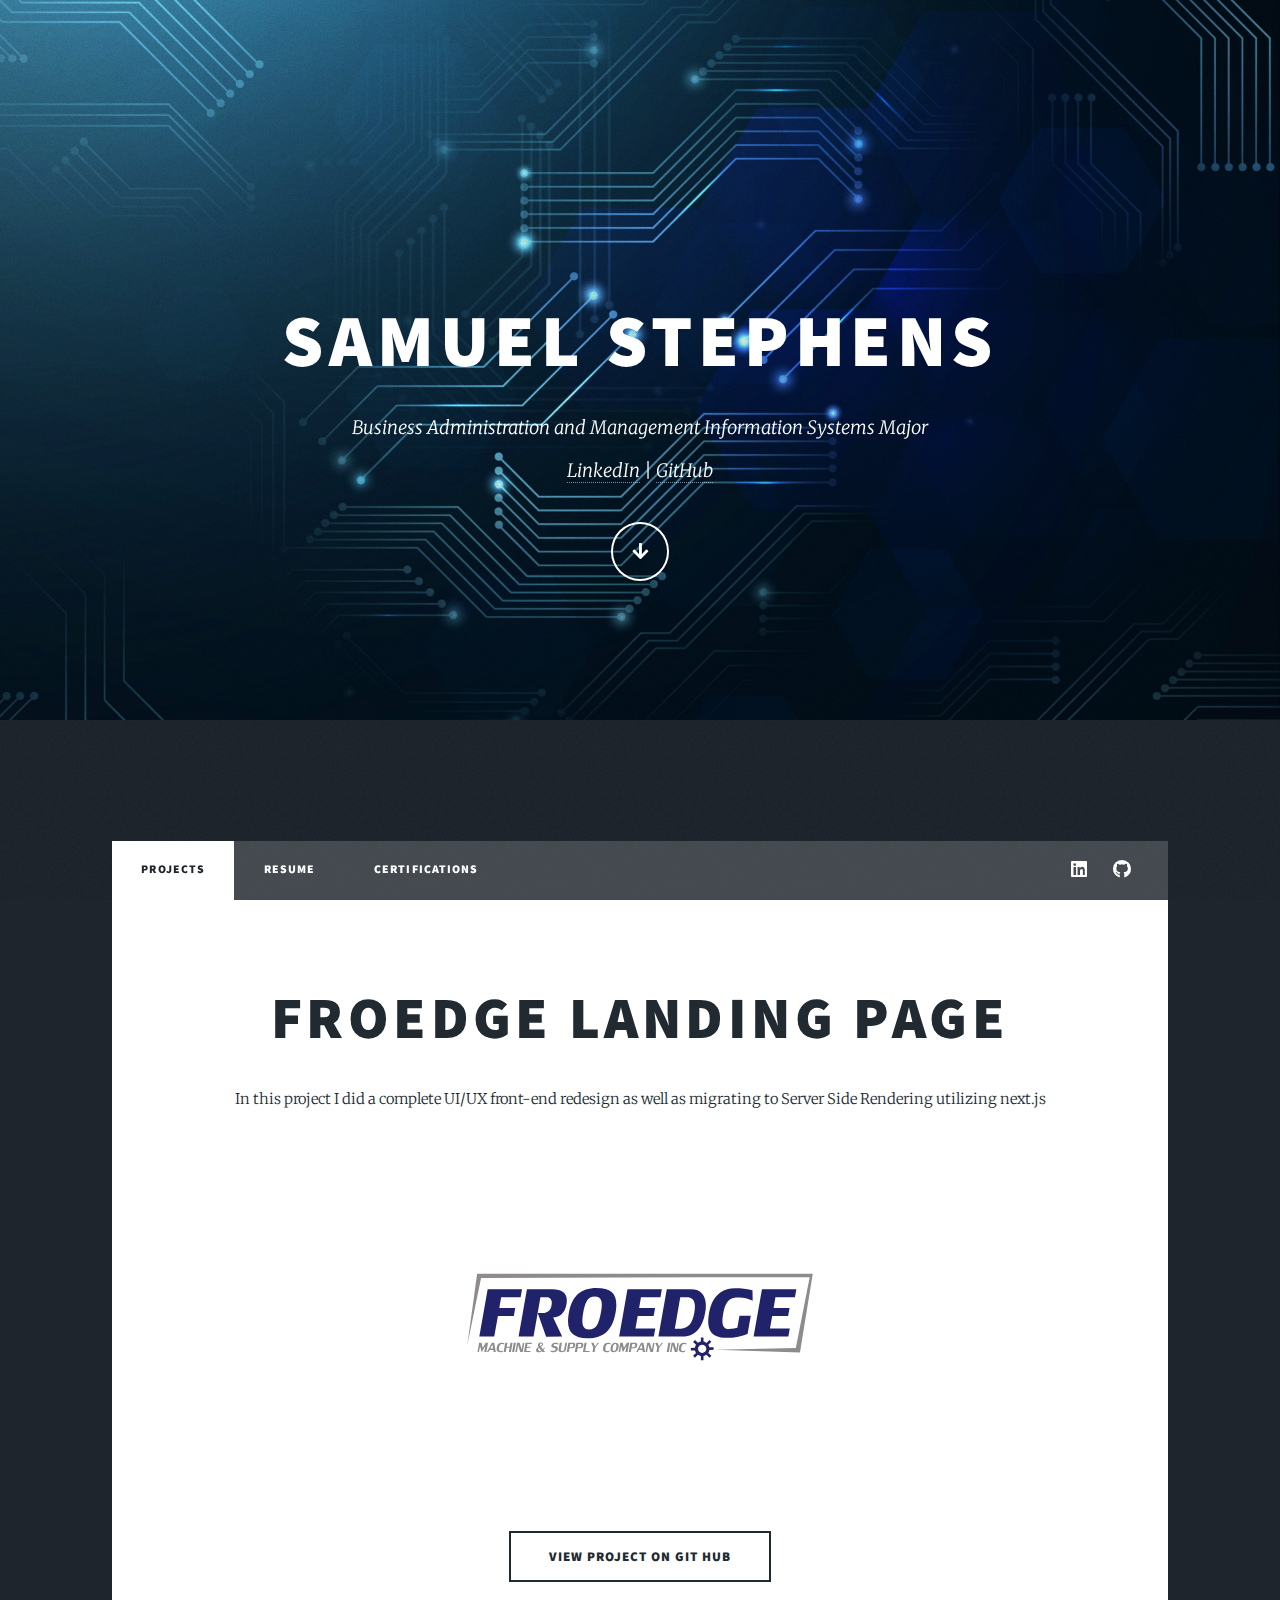
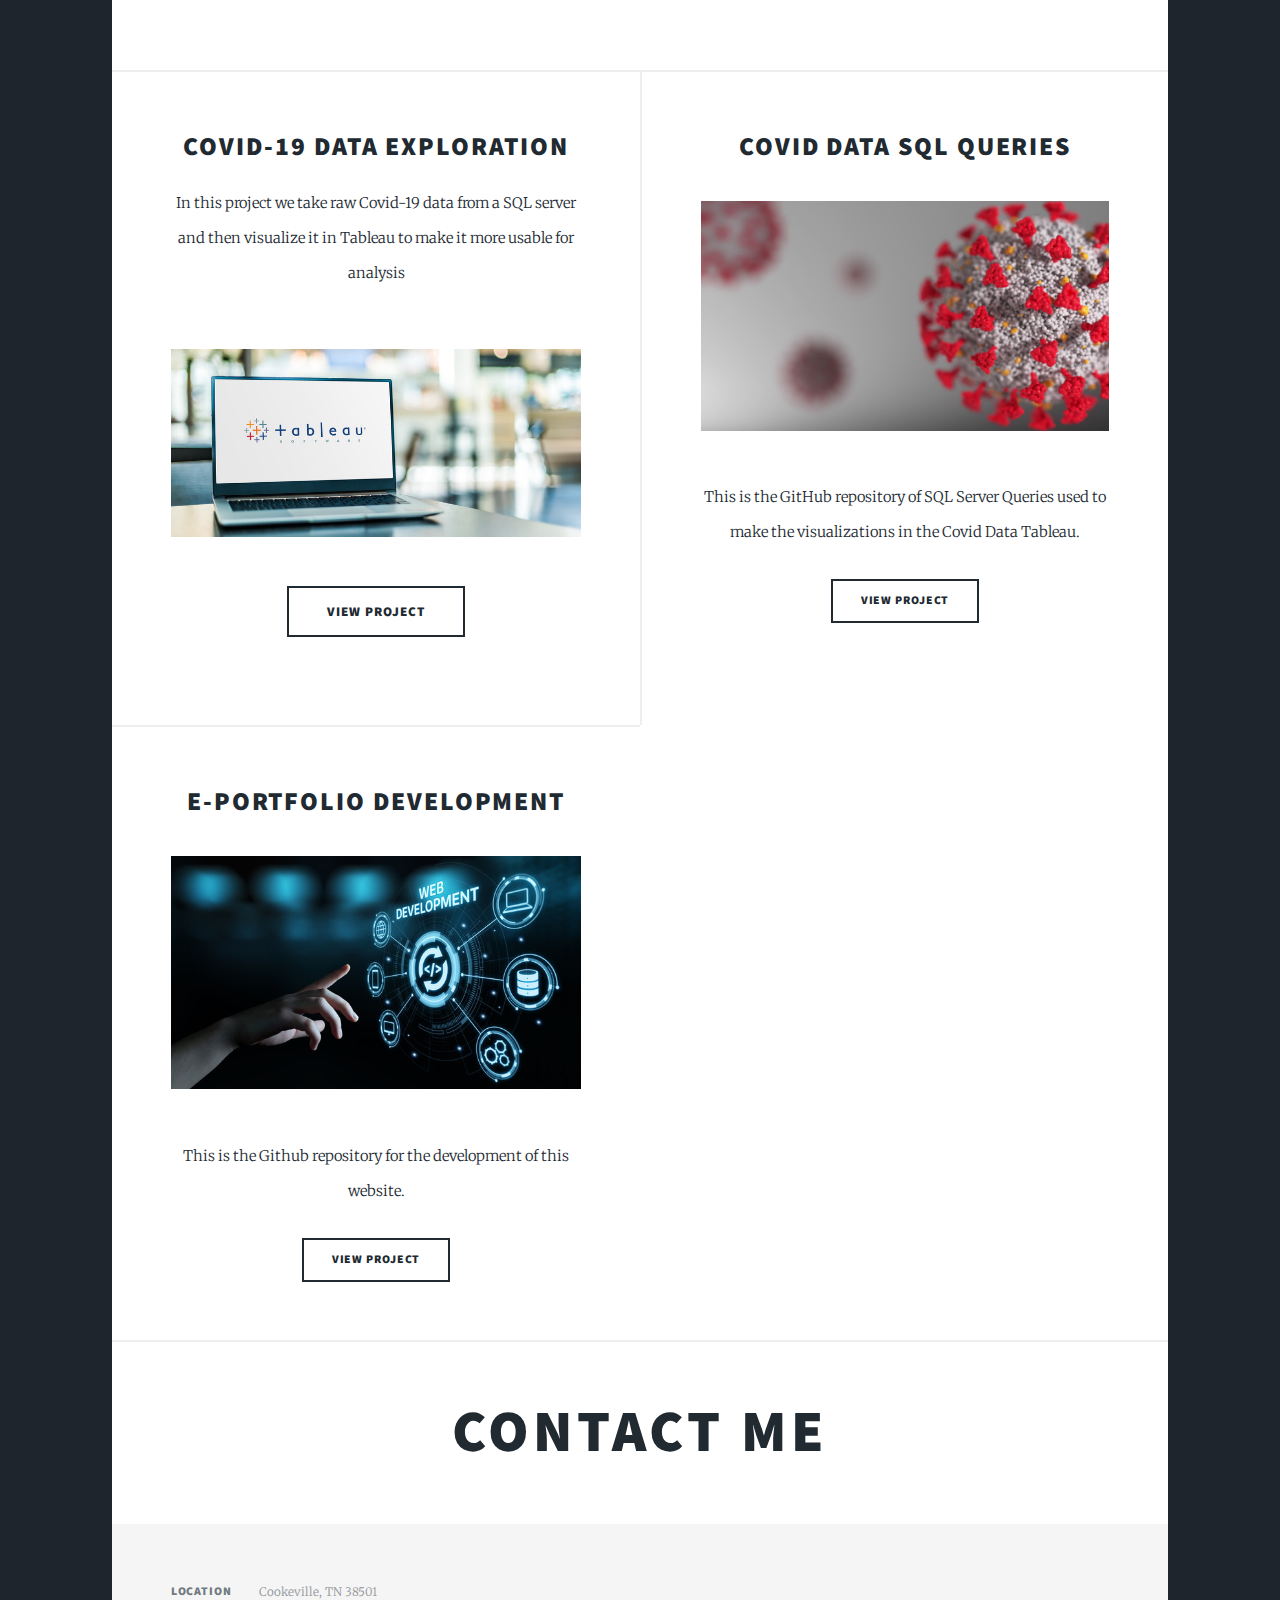
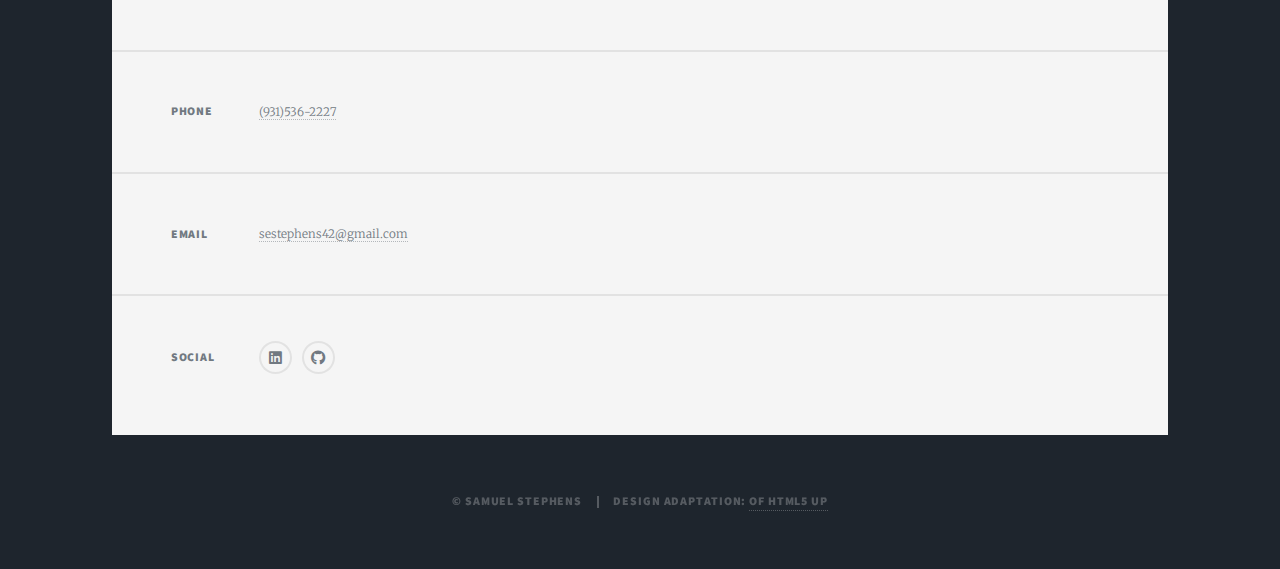
==== index.html @ c8a1deb1 "Update index.html" ====
<!DOCTYPE HTML>
<html>
	<head>
		<title>Samuel Stephens Portfolio</title>
		<meta charset="utf-8" />
		<meta name="viewport" content="width=device-width, initial-scale=1, user-scalable=no" />
		<link rel="stylesheet" href="assets/css/main.css" />
		<noscript><link rel="stylesheet" href="assets/css/noscript.css" /></noscript>
	</head>
	<body class="is-preload">

		<!-- Wrapper -->
			<div id="wrapper" class="fade-in">

				<!-- Intro -->
					<div id="intro">
						<h1>Samuel Stephens</h1>
						<p>Business Administration and Management Information Systems Major <br />
						<a href="https://www.linkedin.com/in/samuel-stephens-ttu/">LinkedIn</a> | <a href="https://github.com/SamuelStephens1">GitHub</a><br /></p>
						<ul class="actions">
							<li><a href="#header" class="button icon solid solo fa-arrow-down scrolly">Continue</a></li>
						</ul>
					</div>

				<!-- Header -->
					<header id="header">
						<a class="logo">E-Portfolio</a>
					</header>

				<!-- Nav -->
					<nav id="nav">
						<ul class="links">
							<li class="active"><a href="index.html">Projects</a></li>
							<li><a href="generic.html">Resume</a></li>
							<li><a href="elements.html">Certifications</a></li>
						</ul>
						<ul class="icons">
							<li><a href="https://www.linkedin.com/in/samuel-stephens-ttu/" class="icon brands fa-linkedin"><span class="label">LinkedIn</span></a></li>
							<li><a href="https://github.com/SamuelStephens1" class="icon brands fa-github"><span class="label">GitHub</span></a></li>
						</ul>
					</nav>

				<!-- Main -->
					<div id="main">

						<!-- Featured Post -->
							<article class="post featured">
								<header class="major">
									<h2><a href="https://kentuckymachining.com/">Froedge Landing Page</h2>
									<p style="text-align: center;">In this project I did a complete UI/UX front-end redesign as well as migrating to Server Side Rendering utilizing next.js </p>
								</header>
								<a href="https://kentuckymachining.com/" class="image main"><img src="images/Froedgelogo.svg" alt="" /></a>
								<ul class="actions special">
									<li><a href="https://github.com/Froedge/cnc-ssr" class="button large">VIEW PROJECT ON GIT HUB</a></li>
								</ul>
							</article>

						<!-- Posts -->
							<section class="posts">
								<article>
									<header>
										<header class="major">
											<h2><a href="https://public.tableau.com/app/profile/samuel.stephens4915/viz/CovidDataDashboard_16932552874830/Dashboard1?publish=yes">Covid-19 Data Exploration</h2>
											<p style="text-align: center;">In this project we take raw Covid-19 data from a SQL server and then visualize it in Tableau to make it more usable for analysis </p>
										</header>
										<a href="https://public.tableau.com/app/profile/samuel.stephens4915/viz/CovidDataDashboard_16932552874830/Dashboard1?publish=yes" class="image fit"><img src="images/TableauLogo.jpg" alt="" /></a>
										<ul class="actions special">
											<li><a href="https://public.tableau.com/app/profile/samuel.stephens4915/viz/CovidDataDashboard_16932552874830/Dashboard1?publish=yes" class="button large">VIEW PROJECT</a></li>
										</ul>
								</article>
								<article>
									<header>
										<h2><a href="https://github.com/SamuelStephens1/Portfolio-Projects/blob/main/PortfolioProjectCovid.sql">Covid Data SQL Queries</a></h2>
									</header>
									<a href="https://github.com/SamuelStephens1/Portfolio-Projects/blob/main/PortfolioProjectCovid.sql" class="image fit"><img src="images/Covid4k.jpg" alt="" /></a>
									<p style="text-align: center;">This is the GitHub repository of SQL Server Queries used to make the visualizations in the Covid Data Tableau.</p>
									<ul class="actions special">
										<li><a href="https://github.com/SamuelStephens1/Portfolio-Projects/blob/main/PortfolioProjectCovid.sql" class="button">VIEW PROJECT</a></li>
									</ul>
								</article>
								<article>
									<header>
										<h2><a href="https://github.com/SamuelStephens1/PortWebsite">E-Portfolio Development</a></h2>
									</header>
									<a href="https://github.com/SamuelStephens1/PortWebsite" class="image fit"><img src="images/WebDev.jpg" alt="" /></a>
									<p style="text-align: center;">This is the Github repository for the development of this website.</p>
									<ul class="actions special">
										<li><a href="https://github.com/SamuelStephens1/PortWebsite" class="button">View Project</a></li>
									</ul>
								</article>
							</section>

						<!-- Footer -->
							<footer>
								<h1 style="text-align: center">CONTACT ME</h1>
							</footer>

					</div>

				<!-- Footer -->
					<footer id="footer">
						<section class="split contact">
							<section class="alt">
								<h3>Location</h3>
								<p>Cookeville, TN 38501</p>
							</section>
							<section>
								<h3>Phone</h3>
								<p><a href="#">(931)536-2227</a></p>
							</section>
							<section>
								<h3>Email</h3>
								<p><a href="#">sestephens42@gmail.com</a></p>
							</section>
							<section>
								<h3>Social</h3>
								<ul class="icons alt">
									<li><a href="https://www.linkedin.com/in/samuel-stephens-ttu/" class="icon brands alt fa-linkedin"><span class="label">LinkedIn</span></a></li>
									<li><a href="https://github.com/SamuelStephens1" class="icon brands alt fa-github"><span class="label">GitHub</span></a></li>
								</ul>
							</section>
						</section>
					</footer>

				<!-- Copyright -->
					<div id="copyright">
						<ul><li>&copy; Samuel Stephens</li><li>Design Adaptation: <a href="https://html5up.net">of HTML5 UP</a></li></ul>
					</div>

			</div>

		<!-- Scripts -->
			<script src="assets/js/jquery.min.js"></script>
			<script src="assets/js/jquery.scrollex.min.js"></script>
			<script src="assets/js/jquery.scrolly.min.js"></script>
			<script src="assets/js/browser.min.js"></script>
			<script src="assets/js/breakpoints.min.js"></script>
			<script src="assets/js/util.js"></script>
			<script src="assets/js/main.js"></script>

	</body>
</html>
---- assets/css/main.css ----
@import url(fontawesome-all.min.css);
@import url("https://fonts.googleapis.com/css?family=Merriweather:300,700,300italic,700italic|Source+Sans+Pro:900");

/*
	Massively by HTML5 UP
	html5up.net | @ajlkn
	Free for personal and commercial use under the CCA 3.0 license (html5up.net/license)
*/

html, body, div, span, applet, object,
iframe, h1, h2, h3, h4, h5, h6, p, blockquote,
pre, a, abbr, acronym, address, big, cite,
code, del, dfn, em, img, ins, kbd, q, s, samp,
small, strike, strong, sub, sup, tt, var, b,
u, i, center, dl, dt, dd, ol, ul, li, fieldset,
form, label, legend, table, caption, tbody,
tfoot, thead, tr, th, td, article, aside,
canvas, details, embed, figure, figcaption,
footer, header, hgroup, menu, nav, output, ruby,
section, summary, time, mark, audio, video {
	margin: 0;
	padding: 0;
	border: 0;
	font-size: 100%;
	font: inherit;
	vertical-align: baseline;}

article, aside, details, figcaption, figure,
footer, header, hgroup, menu, nav, section {
	display: block;}

body {
	line-height: 1;
}

ol, ul {
	list-style: none;
}

blockquote, q {
	quotes: none;
}

	blockquote:before, blockquote:after, q:before, q:after {
		content: '';
		content: none;
	}

table {
	border-collapse: collapse;
	border-spacing: 0;
}

body {
	-webkit-text-size-adjust: none;
}

mark {
	background-color: transparent;
	color: inherit;
}

input::-moz-focus-inner {
	border: 0;
	padding: 0;
}

input, select, textarea {
	-moz-appearance: none;
	-webkit-appearance: none;
	-ms-appearance: none;
	appearance: none;
}

/* Basic */

	@-ms-viewport {
		width: device-width;
	}

	body {
		-ms-overflow-style: scrollbar;
	}

	@media screen and (max-width: 480px) {

		html, body {
			min-width: 320px;
		}

	}

	html {
		box-sizing: border-box;
	}

	*, *:before, *:after {
		box-sizing: inherit;
	}

	body {
		background-color: #1e252d;
	}

		body.is-preload *, body.is-preload *:before, body.is-preload *:after {
			-moz-animation: none !important;
			-webkit-animation: none !important;
			-ms-animation: none !important;
			animation: none !important;
			-moz-transition: none !important;
			-webkit-transition: none !important;
			-ms-transition: none !important;
			transition: none !important;
		}

/* Type */

	html {
		font-size: 16pt;
	}

		@media screen and (max-width: 1680px) {

			html {
				font-size: 12pt;
			}

		}

		@media screen and (max-width: 1280px) {

			html {
				font-size: 11pt;
			}

		}

		@media screen and (max-width: 360px) {

			html {
				font-size: 10pt;
			}

		}

	body {
		color: #212931;
	}

	body, input, select, textarea {
		font-family: "Merriweather", Georgia, serif;
		font-weight: 300;
		font-size: 1rem;
		line-height: 2.375;
	}

	a {
		-moz-transition: color 0.2s ease-in-out, background-color 0.2s ease-in-out, border-color 0.2s ease-in-out, box-shadow 0.2s ease-in-out;
		-webkit-transition: color 0.2s ease-in-out, background-color 0.2s ease-in-out, border-color 0.2s ease-in-out, box-shadow 0.2s ease-in-out;
		-ms-transition: color 0.2s ease-in-out, background-color 0.2s ease-in-out, border-color 0.2s ease-in-out, box-shadow 0.2s ease-in-out;
		transition: color 0.2s ease-in-out, background-color 0.2s ease-in-out, border-color 0.2s ease-in-out, box-shadow 0.2s ease-in-out;
		border-bottom: dotted 1px;
		text-decoration: none;
	}

		a:hover {
			border-bottom-color: transparent;
		}

	strong, b {
		font-weight: 600;
	}

	em, i {
		font-style: italic;
	}

	p {
		text-align: justify;
		margin: 0 0 2rem 0;
	}

	h1, h2, h3, h4, h5, h6 {
		font-family: "Source Sans Pro", Helvetica, sans-serif;
		font-weight: 900;
		line-height: 1.5;
		letter-spacing: 0.075em;
		text-transform: uppercase;
		margin: 0 0 1rem 0;
	}

		h1 a, h2 a, h3 a, h4 a, h5 a, h6 a {
			border-bottom: 0;
			color: inherit;
			text-decoration: none;
		}

	h1 {
		font-size: 4rem;
		line-height: 1.1;
		margin: 0 0 2rem 0;
	}

	h2 {
		font-size: 1.75rem;
		line-height: 1.3;
		margin: 0 0 1.5rem 0;
	}

	h3 {
		font-size: 1.25rem;
		margin: 0 0 1.5rem 0;
	}

	h4 {
		font-size: 1rem;
	}

	h5 {
		font-size: 0.9rem;
	}

	h6 {
		font-size: 0.8rem;
	}

	sub {
		font-size: 0.8rem;
		position: relative;
		top: 0.5rem;
	}

	sup {
		font-size: 0.8rem;
		position: relative;
		top: -0.5rem;
	}

	blockquote {
		border-left: solid 4px;
		font-style: italic;
		margin: 0 0 2rem 0;
		padding: 0.5rem 0 0.5rem 2rem;
	}

	code {
		border: solid 2px;
		font-family: "Courier New", monospace;
		font-size: 0.9rem;
		margin: 0 0.25rem;
		padding: 0.25rem 0.65rem;
	}

	pre {
		-webkit-overflow-scrolling: touch;
		font-family: "Courier New", monospace;
		font-size: 0.9rem;
		margin: 0 0 2rem 0;
	}

		pre code {
			display: block;
			line-height: 1.75;
			padding: 1rem 1.5rem;
			overflow-x: auto;
		}

	hr {
		border: 0;
		border-bottom: solid 2px;
		margin: 3rem 0;
	}

		hr.major {
			margin: 5rem 0;
		}

	.align-left {
		text-align: left;
	}

	.align-center {
		text-align: center;
	}

	.align-right {
		text-align: right;
	}

	input, select, textarea {
		color: #212931;
	}

	a {
		color: #212931;
		border-bottom-color: rgba(33, 41, 49, 0.5);
	}

		a:hover {
			border-bottom-color: transparent;
			color: #18bfef !important;
		}

	strong, b {
		color: #212931;
	}

	h1, h2, h3, h4, h5, h6 {
		color: #212931;
	}

	blockquote {
		border-left-color: #eeeeee;
	}

	code {
		background: rgba(220, 220, 220, 0.25);
		border-color: #eeeeee;
	}

	hr {
		border-bottom-color: #eeeeee;
	}

/* Row */

	.row {
		display: flex;
		flex-wrap: wrap;
		box-sizing: border-box;
		align-items: stretch;
	}

		.row > * {
			box-sizing: border-box;
		}

		.row.gtr-uniform > * > :last-child {
			margin-bottom: 0;
		}

		.row.aln-left {
			justify-content: flex-start;
		}

		.row.aln-center {
			justify-content: center;
		}

		.row.aln-right {
			justify-content: flex-end;
		}

		.row.aln-top {
			align-items: flex-start;
		}

		.row.aln-middle {
			align-items: center;
		}

		.row.aln-bottom {
			align-items: flex-end;
		}

		.row > .imp {
			order: -1;
		}

		.row > .col-1 {
			width: 8.33333%;
		}

		.row > .off-1 {
			margin-left: 8.33333%;
		}

		.row > .col-2 {
			width: 16.66667%;
		}

		.row > .off-2 {
			margin-left: 16.66667%;
		}

		.row > .col-3 {
			width: 25%;
		}

		.row > .off-3 {
			margin-left: 25%;
		}

		.row > .col-4 {
			width: 33.33333%;
		}

		.row > .off-4 {
			margin-left: 33.33333%;
		}

		.row > .col-5 {
			width: 41.66667%;
		}

		.row > .off-5 {
			margin-left: 41.66667%;
		}

		.row > .col-6 {
			width: 50%;
		}

		.row > .off-6 {
			margin-left: 50%;
		}

		.row > .col-7 {
			width: 58.33333%;
		}

		.row > .off-7 {
			margin-left: 58.33333%;
		}

		.row > .col-8 {
			width: 66.66667%;
		}

		.row > .off-8 {
			margin-left: 66.66667%;
		}

		.row > .col-9 {
			width: 75%;
		}

		.row > .off-9 {
			margin-left: 75%;
		}

		.row > .col-10 {
			width: 83.33333%;
		}

		.row > .off-10 {
			margin-left: 83.33333%;
		}

		.row > .col-11 {
			width: 91.66667%;
		}

		.row > .off-11 {
			margin-left: 91.66667%;
		}

		.row > .col-12 {
			width: 100%;
		}

		.row > .off-12 {
			margin-left: 100%;
		}

		.row.gtr-0 {
			margin-top: 0;
			margin-left: 0rem;
		}

			.row.gtr-0 > * {
				padding: 0 0 0 0rem;
			}

			.row.gtr-0.gtr-uniform {
				margin-top: 0rem;
			}

				.row.gtr-0.gtr-uniform > * {
					padding-top: 0rem;
				}

		.row.gtr-25 {
			margin-top: 0;
			margin-left: -0.375rem;
		}

			.row.gtr-25 > * {
				padding: 0 0 0 0.375rem;
			}

			.row.gtr-25.gtr-uniform {
				margin-top: -0.375rem;
			}

				.row.gtr-25.gtr-uniform > * {
					padding-top: 0.375rem;
				}

		.row.gtr-50 {
			margin-top: 0;
			margin-left: -0.75rem;
		}

			.row.gtr-50 > * {
				padding: 0 0 0 0.75rem;
			}

			.row.gtr-50.gtr-uniform {
				margin-top: -0.75rem;
			}

				.row.gtr-50.gtr-uniform > * {
					padding-top: 0.75rem;
				}

		.row {
			margin-top: 0;
			margin-left: -1.5rem;
		}

			.row > * {
				padding: 0 0 0 1.5rem;
			}

			.row.gtr-uniform {
				margin-top: -1.5rem;
			}

				.row.gtr-uniform > * {
					padding-top: 1.5rem;
				}

		.row.gtr-150 {
			margin-top: 0;
			margin-left: -2.25rem;
		}

			.row.gtr-150 > * {
				padding: 0 0 0 2.25rem;
			}

			.row.gtr-150.gtr-uniform {
				margin-top: -2.25rem;
			}

				.row.gtr-150.gtr-uniform > * {
					padding-top: 2.25rem;
				}

		.row.gtr-200 {
			margin-top: 0;
			margin-left: -3rem;
		}

			.row.gtr-200 > * {
				padding: 0 0 0 3rem;
			}

			.row.gtr-200.gtr-uniform {
				margin-top: -3rem;
			}

				.row.gtr-200.gtr-uniform > * {
					padding-top: 3rem;
				}

		@media screen and (max-width: 1680px) {

			.row {
				display: flex;
				flex-wrap: wrap;
				box-sizing: border-box;
				align-items: stretch;
			}

				.row > * {
					box-sizing: border-box;
				}

				.row.gtr-uniform > * > :last-child {
					margin-bottom: 0;
				}

				.row.aln-left {
					justify-content: flex-start;
				}

				.row.aln-center {
					justify-content: center;
				}

				.row.aln-right {
					justify-content: flex-end;
				}

				.row.aln-top {
					align-items: flex-start;
				}

				.row.aln-middle {
					align-items: center;
				}

				.row.aln-bottom {
					align-items: flex-end;
				}

				.row > .imp-xlarge {
					order: -1;
				}

				.row > .col-1-xlarge {
					width: 8.33333%;
				}

				.row > .off-1-xlarge {
					margin-left: 8.33333%;
				}

				.row > .col-2-xlarge {
					width: 16.66667%;
				}

				.row > .off-2-xlarge {
					margin-left: 16.66667%;
				}

				.row > .col-3-xlarge {
					width: 25%;
				}

				.row > .off-3-xlarge {
					margin-left: 25%;
				}

				.row > .col-4-xlarge {
					width: 33.33333%;
				}

				.row > .off-4-xlarge {
					margin-left: 33.33333%;
				}

				.row > .col-5-xlarge {
					width: 41.66667%;
				}

				.row > .off-5-xlarge {
					margin-left: 41.66667%;
				}

				.row > .col-6-xlarge {
					width: 50%;
				}

				.row > .off-6-xlarge {
					margin-left: 50%;
				}

				.row > .col-7-xlarge {
					width: 58.33333%;
				}

				.row > .off-7-xlarge {
					margin-left: 58.33333%;
				}

				.row > .col-8-xlarge {
					width: 66.66667%;
				}

				.row > .off-8-xlarge {
					margin-left: 66.66667%;
				}

				.row > .col-9-xlarge {
					width: 75%;
				}

				.row > .off-9-xlarge {
					margin-left: 75%;
				}

				.row > .col-10-xlarge {
					width: 83.33333%;
				}

				.row > .off-10-xlarge {
					margin-left: 83.33333%;
				}

				.row > .col-11-xlarge {
					width: 91.66667%;
				}

				.row > .off-11-xlarge {
					margin-left: 91.66667%;
				}

				.row > .col-12-xlarge {
					width: 100%;
				}

				.row > .off-12-xlarge {
					margin-left: 100%;
				}

				.row.gtr-0 {
					margin-top: 0;
					margin-left: 0rem;
				}

					.row.gtr-0 > * {
						padding: 0 0 0 0rem;
					}

					.row.gtr-0.gtr-uniform {
						margin-top: 0rem;
					}

						.row.gtr-0.gtr-uniform > * {
							padding-top: 0rem;
						}

				.row.gtr-25 {
					margin-top: 0;
					margin-left: -0.375rem;
				}

					.row.gtr-25 > * {
						padding: 0 0 0 0.375rem;
					}

					.row.gtr-25.gtr-uniform {
						margin-top: -0.375rem;
					}

						.row.gtr-25.gtr-uniform > * {
							padding-top: 0.375rem;
						}

				.row.gtr-50 {
					margin-top: 0;
					margin-left: -0.75rem;
				}

					.row.gtr-50 > * {
						padding: 0 0 0 0.75rem;
					}

					.row.gtr-50.gtr-uniform {
						margin-top: -0.75rem;
					}

						.row.gtr-50.gtr-uniform > * {
							padding-top: 0.75rem;
						}

				.row {
					margin-top: 0;
					margin-left: -1.5rem;
				}

					.row > * {
						padding: 0 0 0 1.5rem;
					}

					.row.gtr-uniform {
						margin-top: -1.5rem;
					}

						.row.gtr-uniform > * {
							padding-top: 1.5rem;
						}

				.row.gtr-150 {
					margin-top: 0;
					margin-left: -2.25rem;
				}

					.row.gtr-150 > * {
						padding: 0 0 0 2.25rem;
					}

					.row.gtr-150.gtr-uniform {
						margin-top: -2.25rem;
					}

						.row.gtr-150.gtr-uniform > * {
							padding-top: 2.25rem;
						}

				.row.gtr-200 {
					margin-top: 0;
					margin-left: -3rem;
				}

					.row.gtr-200 > * {
						padding: 0 0 0 3rem;
					}

					.row.gtr-200.gtr-uniform {
						margin-top: -3rem;
					}

						.row.gtr-200.gtr-uniform > * {
							padding-top: 3rem;
						}

		}

		@media screen and (max-width: 1280px) {

			.row {
				display: flex;
				flex-wrap: wrap;
				box-sizing: border-box;
				align-items: stretch;
			}

				.row > * {
					box-sizing: border-box;
				}

				.row.gtr-uniform > * > :last-child {
					margin-bottom: 0;
				}

				.row.aln-left {
					justify-content: flex-start;
				}

				.row.aln-center {
					justify-content: center;
				}

				.row.aln-right {
					justify-content: flex-end;
				}

				.row.aln-top {
					align-items: flex-start;
				}

				.row.aln-middle {
					align-items: center;
				}

				.row.aln-bottom {
					align-items: flex-end;
				}

				.row > .imp-large {
					order: -1;
				}

				.row > .col-1-large {
					width: 8.33333%;
				}

				.row > .off-1-large {
					margin-left: 8.33333%;
				}

				.row > .col-2-large {
					width: 16.66667%;
				}

				.row > .off-2-large {
					margin-left: 16.66667%;
				}

				.row > .col-3-large {
					width: 25%;
				}

				.row > .off-3-large {
					margin-left: 25%;
				}

				.row > .col-4-large {
					width: 33.33333%;
				}

				.row > .off-4-large {
					margin-left: 33.33333%;
				}

				.row > .col-5-large {
					width: 41.66667%;
				}

				.row > .off-5-large {
					margin-left: 41.66667%;
				}

				.row > .col-6-large {
					width: 50%;
				}

				.row > .off-6-large {
					margin-left: 50%;
				}

				.row > .col-7-large {
					width: 58.33333%;
				}

				.row > .off-7-large {
					margin-left: 58.33333%;
				}

				.row > .col-8-large {
					width: 66.66667%;
				}

				.row > .off-8-large {
					margin-left: 66.66667%;
				}

				.row > .col-9-large {
					width: 75%;
				}

				.row > .off-9-large {
					margin-left: 75%;
				}

				.row > .col-10-large {
					width: 83.33333%;
				}

				.row > .off-10-large {
					margin-left: 83.33333%;
				}

				.row > .col-11-large {
					width: 91.66667%;
				}

				.row > .off-11-large {
					margin-left: 91.66667%;
				}

				.row > .col-12-large {
					width: 100%;
				}

				.row > .off-12-large {
					margin-left: 100%;
				}

				.row.gtr-0 {
					margin-top: 0;
					margin-left: 0rem;
				}

					.row.gtr-0 > * {
						padding: 0 0 0 0rem;
					}

					.row.gtr-0.gtr-uniform {
						margin-top: 0rem;
					}

						.row.gtr-0.gtr-uniform > * {
							padding-top: 0rem;
						}

				.row.gtr-25 {
					margin-top: 0;
					margin-left: -0.375rem;
				}

					.row.gtr-25 > * {
						padding: 0 0 0 0.375rem;
					}

					.row.gtr-25.gtr-uniform {
						margin-top: -0.375rem;
					}

						.row.gtr-25.gtr-uniform > * {
							padding-top: 0.375rem;
						}

				.row.gtr-50 {
					margin-top: 0;
					margin-left: -0.75rem;
				}

					.row.gtr-50 > * {
						padding: 0 0 0 0.75rem;
					}

					.row.gtr-50.gtr-uniform {
						margin-top: -0.75rem;
					}

						.row.gtr-50.gtr-uniform > * {
							padding-top: 0.75rem;
						}

				.row {
					margin-top: 0;
					margin-left: -1.5rem;
				}

					.row > * {
						padding: 0 0 0 1.5rem;
					}

					.row.gtr-uniform {
						margin-top: -1.5rem;
					}

						.row.gtr-uniform > * {
							padding-top: 1.5rem;
						}

				.row.gtr-150 {
					margin-top: 0;
					margin-left: -2.25rem;
				}

					.row.gtr-150 > * {
						padding: 0 0 0 2.25rem;
					}

					.row.gtr-150.gtr-uniform {
						margin-top: -2.25rem;
					}

						.row.gtr-150.gtr-uniform > * {
							padding-top: 2.25rem;
						}

				.row.gtr-200 {
					margin-top: 0;
					margin-left: -3rem;
				}

					.row.gtr-200 > * {
						padding: 0 0 0 3rem;
					}

					.row.gtr-200.gtr-uniform {
						margin-top: -3rem;
					}

						.row.gtr-200.gtr-uniform > * {
							padding-top: 3rem;
						}

		}

		@media screen and (max-width: 980px) {

			.row {
				display: flex;
				flex-wrap: wrap;
				box-sizing: border-box;
				align-items: stretch;
			}

				.row > * {
					box-sizing: border-box;
				}

				.row.gtr-uniform > * > :last-child {
					margin-bottom: 0;
				}

				.row.aln-left {
					justify-content: flex-start;
				}

				.row.aln-center {
					justify-content: center;
				}

				.row.aln-right {
					justify-content: flex-end;
				}

				.row.aln-top {
					align-items: flex-start;
				}

				.row.aln-middle {
					align-items: center;
				}

				.row.aln-bottom {
					align-items: flex-end;
				}

				.row > .imp-medium {
					order: -1;
				}

				.row > .col-1-medium {
					width: 8.33333%;
				}

				.row > .off-1-medium {
					margin-left: 8.33333%;
				}

				.row > .col-2-medium {
					width: 16.66667%;
				}

				.row > .off-2-medium {
					margin-left: 16.66667%;
				}

				.row > .col-3-medium {
					width: 25%;
				}

				.row > .off-3-medium {
					margin-left: 25%;
				}

				.row > .col-4-medium {
					width: 33.33333%;
				}

				.row > .off-4-medium {
					margin-left: 33.33333%;
				}

				.row > .col-5-medium {
					width: 41.66667%;
				}

				.row > .off-5-medium {
					margin-left: 41.66667%;
				}

				.row > .col-6-medium {
					width: 50%;
				}

				.row > .off-6-medium {
					margin-left: 50%;
				}

				.row > .col-7-medium {
					width: 58.33333%;
				}

				.row > .off-7-medium {
					margin-left: 58.33333%;
				}

				.row > .col-8-medium {
					width: 66.66667%;
				}

				.row > .off-8-medium {
					margin-left: 66.66667%;
				}

				.row > .col-9-medium {
					width: 75%;
				}

				.row > .off-9-medium {
					margin-left: 75%;
				}

				.row > .col-10-medium {
					width: 83.33333%;
				}

				.row > .off-10-medium {
					margin-left: 83.33333%;
				}

				.row > .col-11-medium {
					width: 91.66667%;
				}

				.row > .off-11-medium {
					margin-left: 91.66667%;
				}

				.row > .col-12-medium {
					width: 100%;
				}

				.row > .off-12-medium {
					margin-left: 100%;
				}

				.row.gtr-0 {
					margin-top: 0;
					margin-left: 0rem;
				}

					.row.gtr-0 > * {
						padding: 0 0 0 0rem;
					}

					.row.gtr-0.gtr-uniform {
						margin-top: 0rem;
					}

						.row.gtr-0.gtr-uniform > * {
							padding-top: 0rem;
						}

				.row.gtr-25 {
					margin-top: 0;
					margin-left: -0.375rem;
				}

					.row.gtr-25 > * {
						padding: 0 0 0 0.375rem;
					}

					.row.gtr-25.gtr-uniform {
						margin-top: -0.375rem;
					}

						.row.gtr-25.gtr-uniform > * {
							padding-top: 0.375rem;
						}

				.row.gtr-50 {
					margin-top: 0;
					margin-left: -0.75rem;
				}

					.row.gtr-50 > * {
						padding: 0 0 0 0.75rem;
					}

					.row.gtr-50.gtr-uniform {
						margin-top: -0.75rem;
					}

						.row.gtr-50.gtr-uniform > * {
							padding-top: 0.75rem;
						}

				.row {
					margin-top: 0;
					margin-left: -1.5rem;
				}

					.row > * {
						padding: 0 0 0 1.5rem;
					}

					.row.gtr-uniform {
						margin-top: -1.5rem;
					}

						.row.gtr-uniform > * {
							padding-top: 1.5rem;
						}

				.row.gtr-150 {
					margin-top: 0;
					margin-left: -2.25rem;
				}

					.row.gtr-150 > * {
						padding: 0 0 0 2.25rem;
					}

					.row.gtr-150.gtr-uniform {
						margin-top: -2.25rem;
					}

						.row.gtr-150.gtr-uniform > * {
							padding-top: 2.25rem;
						}

				.row.gtr-200 {
					margin-top: 0;
					margin-left: -3rem;
				}

					.row.gtr-200 > * {
						padding: 0 0 0 3rem;
					}

					.row.gtr-200.gtr-uniform {
						margin-top: -3rem;
					}

						.row.gtr-200.gtr-uniform > * {
							padding-top: 3rem;
						}

		}

		@media screen and (max-width: 736px) {

			.row {
				display: flex;
				flex-wrap: wrap;
				box-sizing: border-box;
				align-items: stretch;
			}

				.row > * {
					box-sizing: border-box;
				}

				.row.gtr-uniform > * > :last-child {
					margin-bottom: 0;
				}

				.row.aln-left {
					justify-content: flex-start;
				}

				.row.aln-center {
					justify-content: center;
				}

				.row.aln-right {
					justify-content: flex-end;
				}

				.row.aln-top {
					align-items: flex-start;
				}

				.row.aln-middle {
					align-items: center;
				}

				.row.aln-bottom {
					align-items: flex-end;
				}

				.row > .imp-small {
					order: -1;
				}

				.row > .col-1-small {
					width: 8.33333%;
				}

				.row > .off-1-small {
					margin-left: 8.33333%;
				}

				.row > .col-2-small {
					width: 16.66667%;
				}

				.row > .off-2-small {
					margin-left: 16.66667%;
				}

				.row > .col-3-small {
					width: 25%;
				}

				.row > .off-3-small {
					margin-left: 25%;
				}

				.row > .col-4-small {
					width: 33.33333%;
				}

				.row > .off-4-small {
					margin-left: 33.33333%;
				}

				.row > .col-5-small {
					width: 41.66667%;
				}

				.row > .off-5-small {
					margin-left: 41.66667%;
				}

				.row > .col-6-small {
					width: 50%;
				}

				.row > .off-6-small {
					margin-left: 50%;
				}

				.row > .col-7-small {
					width: 58.33333%;
				}

				.row > .off-7-small {
					margin-left: 58.33333%;
				}

				.row > .col-8-small {
					width: 66.66667%;
				}

				.row > .off-8-small {
					margin-left: 66.66667%;
				}

				.row > .col-9-small {
					width: 75%;
				}

				.row > .off-9-small {
					margin-left: 75%;
				}

				.row > .col-10-small {
					width: 83.33333%;
				}

				.row > .off-10-small {
					margin-left: 83.33333%;
				}

				.row > .col-11-small {
					width: 91.66667%;
				}

				.row > .off-11-small {
					margin-left: 91.66667%;
				}

				.row > .col-12-small {
					width: 100%;
				}

				.row > .off-12-small {
					margin-left: 100%;
				}

				.row.gtr-0 {
					margin-top: 0;
					margin-left: 0rem;
				}

					.row.gtr-0 > * {
						padding: 0 0 0 0rem;
					}

					.row.gtr-0.gtr-uniform {
						margin-top: 0rem;
					}

						.row.gtr-0.gtr-uniform > * {
							padding-top: 0rem;
						}

				.row.gtr-25 {
					margin-top: 0;
					margin-left: -0.375rem;
				}

					.row.gtr-25 > * {
						padding: 0 0 0 0.375rem;
					}

					.row.gtr-25.gtr-uniform {
						margin-top: -0.375rem;
					}

						.row.gtr-25.gtr-uniform > * {
							padding-top: 0.375rem;
						}

				.row.gtr-50 {
					margin-top: 0;
					margin-left: -0.75rem;
				}

					.row.gtr-50 > * {
						padding: 0 0 0 0.75rem;
					}

					.row.gtr-50.gtr-uniform {
						margin-top: -0.75rem;
					}

						.row.gtr-50.gtr-uniform > * {
							padding-top: 0.75rem;
						}

				.row {
					margin-top: 0;
					margin-left: -1.5rem;
				}

					.row > * {
						padding: 0 0 0 1.5rem;
					}

					.row.gtr-uniform {
						margin-top: -1.5rem;
					}

						.row.gtr-uniform > * {
							padding-top: 1.5rem;
						}

				.row.gtr-150 {
					margin-top: 0;
					margin-left: -2.25rem;
				}

					.row.gtr-150 > * {
						padding: 0 0 0 2.25rem;
					}

					.row.gtr-150.gtr-uniform {
						margin-top: -2.25rem;
					}

						.row.gtr-150.gtr-uniform > * {
							padding-top: 2.25rem;
						}

				.row.gtr-200 {
					margin-top: 0;
					margin-left: -3rem;
				}

					.row.gtr-200 > * {
						padding: 0 0 0 3rem;
					}

					.row.gtr-200.gtr-uniform {
						margin-top: -3rem;
					}

						.row.gtr-200.gtr-uniform > * {
							padding-top: 3rem;
						}

		}

		@media screen and (max-width: 480px) {

			.row {
				display: flex;
				flex-wrap: wrap;
				box-sizing: border-box;
				align-items: stretch;
			}

				.row > * {
					box-sizing: border-box;
				}

				.row.gtr-uniform > * > :last-child {
					margin-bottom: 0;
				}

				.row.aln-left {
					justify-content: flex-start;
				}

				.row.aln-center {
					justify-content: center;
				}

				.row.aln-right {
					justify-content: flex-end;
				}

				.row.aln-top {
					align-items: flex-start;
				}

				.row.aln-middle {
					align-items: center;
				}

				.row.aln-bottom {
					align-items: flex-end;
				}

				.row > .imp-xsmall {
					order: -1;
				}

				.row > .col-1-xsmall {
					width: 8.33333%;
				}

				.row > .off-1-xsmall {
					margin-left: 8.33333%;
				}

				.row > .col-2-xsmall {
					width: 16.66667%;
				}

				.row > .off-2-xsmall {
					margin-left: 16.66667%;
				}

				.row > .col-3-xsmall {
					width: 25%;
				}

				.row > .off-3-xsmall {
					margin-left: 25%;
				}

				.row > .col-4-xsmall {
					width: 33.33333%;
				}

				.row > .off-4-xsmall {
					margin-left: 33.33333%;
				}

				.row > .col-5-xsmall {
					width: 41.66667%;
				}

				.row > .off-5-xsmall {
					margin-left: 41.66667%;
				}

				.row > .col-6-xsmall {
					width: 50%;
				}

				.row > .off-6-xsmall {
					margin-left: 50%;
				}

				.row > .col-7-xsmall {
					width: 58.33333%;
				}

				.row > .off-7-xsmall {
					margin-left: 58.33333%;
				}

				.row > .col-8-xsmall {
					width: 66.66667%;
				}

				.row > .off-8-xsmall {
					margin-left: 66.66667%;
				}

				.row > .col-9-xsmall {
					width: 75%;
				}

				.row > .off-9-xsmall {
					margin-left: 75%;
				}

				.row > .col-10-xsmall {
					width: 83.33333%;
				}

				.row > .off-10-xsmall {
					margin-left: 83.33333%;
				}

				.row > .col-11-xsmall {
					width: 91.66667%;
				}

				.row > .off-11-xsmall {
					margin-left: 91.66667%;
				}

				.row > .col-12-xsmall {
					width: 100%;
				}

				.row > .off-12-xsmall {
					margin-left: 100%;
				}

				.row.gtr-0 {
					margin-top: 0;
					margin-left: 0rem;
				}

					.row.gtr-0 > * {
						padding: 0 0 0 0rem;
					}

					.row.gtr-0.gtr-uniform {
						margin-top: 0rem;
					}

						.row.gtr-0.gtr-uniform > * {
							padding-top: 0rem;
						}

				.row.gtr-25 {
					margin-top: 0;
					margin-left: -0.375rem;
				}

					.row.gtr-25 > * {
						padding: 0 0 0 0.375rem;
					}

					.row.gtr-25.gtr-uniform {
						margin-top: -0.375rem;
					}

						.row.gtr-25.gtr-uniform > * {
							padding-top: 0.375rem;
						}

				.row.gtr-50 {
					margin-top: 0;
					margin-left: -0.75rem;
				}

					.row.gtr-50 > * {
						padding: 0 0 0 0.75rem;
					}

					.row.gtr-50.gtr-uniform {
						margin-top: -0.75rem;
					}

						.row.gtr-50.gtr-uniform > * {
							padding-top: 0.75rem;
						}

				.row {
					margin-top: 0;
					margin-left: -1.5rem;
				}

					.row > * {
						padding: 0 0 0 1.5rem;
					}

					.row.gtr-uniform {
						margin-top: -1.5rem;
					}

						.row.gtr-uniform > * {
							padding-top: 1.5rem;
						}

				.row.gtr-150 {
					margin-top: 0;
					margin-left: -2.25rem;
				}

					.row.gtr-150 > * {
						padding: 0 0 0 2.25rem;
					}

					.row.gtr-150.gtr-uniform {
						margin-top: -2.25rem;
					}

						.row.gtr-150.gtr-uniform > * {
							padding-top: 2.25rem;
						}

				.row.gtr-200 {
					margin-top: 0;
					margin-left: -3rem;
				}

					.row.gtr-200 > * {
						padding: 0 0 0 3rem;
					}

					.row.gtr-200.gtr-uniform {
						margin-top: -3rem;
					}

						.row.gtr-200.gtr-uniform > * {
							padding-top: 3rem;
						}

		}

		@media screen and (max-width: 360px) {

			.row {
				display: flex;
				flex-wrap: wrap;
				box-sizing: border-box;
				align-items: stretch;
			}

				.row > * {
					box-sizing: border-box;
				}

				.row.gtr-uniform > * > :last-child {
					margin-bottom: 0;
				}

				.row.aln-left {
					justify-content: flex-start;
				}

				.row.aln-center {
					justify-content: center;
				}

				.row.aln-right {
					justify-content: flex-end;
				}

				.row.aln-top {
					align-items: flex-start;
				}

				.row.aln-middle {
					align-items: center;
				}

				.row.aln-bottom {
					align-items: flex-end;
				}

				.row > .imp-xxsmall {
					order: -1;
				}

				.row > .col-1-xxsmall {
					width: 8.33333%;
				}

				.row > .off-1-xxsmall {
					margin-left: 8.33333%;
				}

				.row > .col-2-xxsmall {
					width: 16.66667%;
				}

				.row > .off-2-xxsmall {
					margin-left: 16.66667%;
				}

				.row > .col-3-xxsmall {
					width: 25%;
				}

				.row > .off-3-xxsmall {
					margin-left: 25%;
				}

				.row > .col-4-xxsmall {
					width: 33.33333%;
				}

				.row > .off-4-xxsmall {
					margin-left: 33.33333%;
				}

				.row > .col-5-xxsmall {
					width: 41.66667%;
				}

				.row > .off-5-xxsmall {
					margin-left: 41.66667%;
				}

				.row > .col-6-xxsmall {
					width: 50%;
				}

				.row > .off-6-xxsmall {
					margin-left: 50%;
				}

				.row > .col-7-xxsmall {
					width: 58.33333%;
				}

				.row > .off-7-xxsmall {
					margin-left: 58.33333%;
				}

				.row > .col-8-xxsmall {
					width: 66.66667%;
				}

				.row > .off-8-xxsmall {
					margin-left: 66.66667%;
				}

				.row > .col-9-xxsmall {
					width: 75%;
				}

				.row > .off-9-xxsmall {
					margin-left: 75%;
				}

				.row > .col-10-xxsmall {
					width: 83.33333%;
				}

				.row > .off-10-xxsmall {
					margin-left: 83.33333%;
				}

				.row > .col-11-xxsmall {
					width: 91.66667%;
				}

				.row > .off-11-xxsmall {
					margin-left: 91.66667%;
				}

				.row > .col-12-xxsmall {
					width: 100%;
				}

				.row > .off-12-xxsmall {
					margin-left: 100%;
				}

				.row.gtr-0 {
					margin-top: 0;
					margin-left: 0rem;
				}

					.row.gtr-0 > * {
						padding: 0 0 0 0rem;
					}

					.row.gtr-0.gtr-uniform {
						margin-top: 0rem;
					}

						.row.gtr-0.gtr-uniform > * {
							padding-top: 0rem;
						}

				.row.gtr-25 {
					margin-top: 0;
					margin-left: -0.375rem;
				}

					.row.gtr-25 > * {
						padding: 0 0 0 0.375rem;
					}

					.row.gtr-25.gtr-uniform {
						margin-top: -0.375rem;
					}

						.row.gtr-25.gtr-uniform > * {
							padding-top: 0.375rem;
						}

				.row.gtr-50 {
					margin-top: 0;
					margin-left: -0.75rem;
				}

					.row.gtr-50 > * {
						padding: 0 0 0 0.75rem;
					}

					.row.gtr-50.gtr-uniform {
						margin-top: -0.75rem;
					}

						.row.gtr-50.gtr-uniform > * {
							padding-top: 0.75rem;
						}

				.row {
					margin-top: 0;
					margin-left: -1.5rem;
				}

					.row > * {
						padding: 0 0 0 1.5rem;
					}

					.row.gtr-uniform {
						margin-top: -1.5rem;
					}

						.row.gtr-uniform > * {
							padding-top: 1.5rem;
						}

				.row.gtr-150 {
					margin-top: 0;
					margin-left: -2.25rem;
				}

					.row.gtr-150 > * {
						padding: 0 0 0 2.25rem;
					}

					.row.gtr-150.gtr-uniform {
						margin-top: -2.25rem;
					}

						.row.gtr-150.gtr-uniform > * {
							padding-top: 2.25rem;
						}

				.row.gtr-200 {
					margin-top: 0;
					margin-left: -3rem;
				}

					.row.gtr-200 > * {
						padding: 0 0 0 3rem;
					}

					.row.gtr-200.gtr-uniform {
						margin-top: -3rem;
					}

						.row.gtr-200.gtr-uniform > * {
							padding-top: 3rem;
						}

		}

/* Box */

	.box {
		border: solid 2px;
		margin-bottom: 2rem;
		padding: 1.5rem;
	}

		.box > :last-child,
		.box > :last-child > :last-child,
		.box > :last-child > :last-child > :last-child {
			margin-bottom: 0;
		}

		.box.alt {
			border: 0;
			border-radius: 0;
			padding: 0;
		}

	.box {
		border-color: #eeeeee;
	}

/* Button */

	input[type="submit"],
	input[type="reset"],
	input[type="button"],
	button,
	.button {
		-moz-appearance: none;
		-webkit-appearance: none;
		-ms-appearance: none;
		appearance: none;
		-moz-transition: background-color 0.2s ease-in-out, box-shadow 0.2s ease-in-out, color 0.2s ease-in-out;
		-webkit-transition: background-color 0.2s ease-in-out, box-shadow 0.2s ease-in-out, color 0.2s ease-in-out;
		-ms-transition: background-color 0.2s ease-in-out, box-shadow 0.2s ease-in-out, color 0.2s ease-in-out;
		transition: background-color 0.2s ease-in-out, box-shadow 0.2s ease-in-out, color 0.2s ease-in-out;
		border: 0;
		border-radius: 0;
		cursor: pointer;
		display: inline-block;
		font-family: "Source Sans Pro", Helvetica, sans-serif;
		font-size: 0.8rem;
		font-weight: 900;
		letter-spacing: 0.075em;
		height: 3rem;
		line-height: 3rem;
		padding: 0 2rem;
		text-align: center;
		text-decoration: none;
		text-transform: uppercase;
		white-space: nowrap;
	}

		input[type="submit"].icon:before,
		input[type="reset"].icon:before,
		input[type="button"].icon:before,
		button.icon:before,
		.button.icon:before {
			margin-right: 0.5rem;
		}

		input[type="submit"].icon.solo,
		input[type="reset"].icon.solo,
		input[type="button"].icon.solo,
		button.icon.solo,
		.button.icon.solo {
			position: relative;
			width: 4rem;
			height: 4rem;
			line-height: 4rem;
			border-radius: 4rem;
			text-indent: 4rem;
			overflow: hidden;
			padding: 0;
			white-space: nowrap;
		}

			input[type="submit"].icon.solo:before,
			input[type="reset"].icon.solo:before,
			input[type="button"].icon.solo:before,
			button.icon.solo:before,
			.button.icon.solo:before {
				position: absolute;
				display: block;
				top: 0;
				left: 0;
				width: inherit;
				height: inherit;
				line-height: inherit;
				font-size: 1.25rem;
				margin-right: 0;
				text-align: center;
				text-indent: 0;
			}

		input[type="submit"].fit,
		input[type="reset"].fit,
		input[type="button"].fit,
		button.fit,
		.button.fit {
			width: 100%;
		}

		input[type="submit"].small,
		input[type="reset"].small,
		input[type="button"].small,
		button.small,
		.button.small {
			font-size: 0.7rem;
			height: 2.5rem;
			line-height: 2.5rem;
			padding: 0 1.5rem;
		}

		input[type="submit"].large,
		input[type="reset"].large,
		input[type="button"].large,
		button.large,
		.button.large {
			font-size: 0.9rem;
			height: 3.5rem;
			line-height: 3.5rem;
			padding: 0 2.75rem;
		}

		@media screen and (max-width: 980px) {

			input[type="submit"],
			input[type="reset"],
			input[type="button"],
			button,
			.button {
				font-size: 0.9rem;
				height: 3.25rem;
				line-height: 3.25rem;
			}

				input[type="submit"].large,
				input[type="reset"].large,
				input[type="button"].large,
				button.large,
				.button.large {
					font-size: 1rem;
					height: 3.75rem;
					line-height: 3.75rem;
				}

		}

		input[type="submit"].disabled, input[type="submit"]:disabled,
		input[type="reset"].disabled,
		input[type="reset"]:disabled,
		input[type="button"].disabled,
		input[type="button"]:disabled,
		button.disabled,
		button:disabled,
		.button.disabled,
		.button:disabled {
			pointer-events: none;
			opacity: 0.25;
		}

	input[type="submit"],
	input[type="reset"],
	input[type="button"],
	button,
	.button {
		background-color: transparent;
		box-shadow: inset 0 0 0 2px #212931;
		color: #212931 !important;
	}

		input[type="submit"]:hover,
		input[type="reset"]:hover,
		input[type="button"]:hover,
		button:hover,
		.button:hover {
			box-shadow: inset 0 0 0 2px #18bfef;
			color: #18bfef !important;
		}

		input[type="submit"].primary,
		input[type="reset"].primary,
		input[type="button"].primary,
		button.primary,
		.button.primary {
			background-color: #212931;
			box-shadow: none;
			color: #ffffff !important;
		}

			input[type="submit"].primary:hover,
			input[type="reset"].primary:hover,
			input[type="button"].primary:hover,
			button.primary:hover,
			.button.primary:hover {
				background-color: #18bfef;
			}

/* Form */

	form {
		margin: 0 0 2rem 0;
	}

		form > :last-child {
			margin-bottom: 0;
		}

		form > .fields {
			display: -moz-flex;
			display: -webkit-flex;
			display: -ms-flex;
			display: flex;
			-moz-flex-wrap: wrap;
			-webkit-flex-wrap: wrap;
			-ms-flex-wrap: wrap;
			flex-wrap: wrap;
			width: calc(100% + 3rem);
			margin: -1.5rem 0 2rem -1.5rem;
		}

			form > .fields > .field {
				-moz-flex-grow: 0;
				-webkit-flex-grow: 0;
				-ms-flex-grow: 0;
				flex-grow: 0;
				-moz-flex-shrink: 0;
				-webkit-flex-shrink: 0;
				-ms-flex-shrink: 0;
				flex-shrink: 0;
				padding: 1.5rem 0 0 1.5rem;
				width: calc(100% - 1.5rem);
			}

				form > .fields > .field.half {
					width: calc(50% - 0.75rem);
				}

				form > .fields > .field.third {
					width: calc(100%/3 - 0.5rem);
				}

				form > .fields > .field.quarter {
					width: calc(25% - 0.375rem);
				}

		@media screen and (max-width: 480px) {

			form > .fields {
				width: calc(100% + 3rem);
				margin: -1.5rem 0 2rem -1.5rem;
			}

				form > .fields > .field {
					padding: 1.5rem 0 0 1.5rem;
					width: calc(100% - 1.5rem);
				}

					form > .fields > .field.half {
						width: calc(100% - 1.5rem);
					}

					form > .fields > .field.third {
						width: calc(100% - 1.5rem);
					}

					form > .fields > .field.quarter {
						width: calc(100% - 1.5rem);
					}

		}

	label {
		display: block;
		font-family: "Source Sans Pro", Helvetica, sans-serif;
		font-weight: 900;
		line-height: 1.5;
		letter-spacing: 0.075em;
		font-size: 0.8rem;
		text-transform: uppercase;
		margin: 0 0 0.75rem 0;
	}

		@media screen and (max-width: 980px) {

			label {
				font-size: 0.9rem;
			}

		}

	input[type="text"],
	input[type="password"],
	input[type="email"],
	select,
	textarea {
		-moz-appearance: none;
		-webkit-appearance: none;
		-ms-appearance: none;
		appearance: none;
		background: transparent;
		border-radius: 0;
		border: solid 2px;
		color: inherit;
		display: block;
		outline: 0;
		padding: 0 1rem;
		text-decoration: none;
		width: 100%;
	}

		input[type="text"]:invalid,
		input[type="password"]:invalid,
		input[type="email"]:invalid,
		select:invalid,
		textarea:invalid {
			box-shadow: none;
		}

	select {
		background-size: 1.25rem;
		background-repeat: no-repeat;
		background-position: calc(100% - 1rem) center;
		height: 3rem;
		padding-right: 3rem;
		text-overflow: ellipsis;
	}

		select:focus::-ms-value {
			background-color: transparent;
		}

		select::-ms-expand {
			display: none;
		}

	input[type="text"],
	input[type="password"],
	input[type="email"],
	select {
		height: 3rem;
	}

	textarea {
		padding: 0.75rem 1rem;
	}

	input[type="checkbox"],
	input[type="radio"] {
		-moz-appearance: none;
		-webkit-appearance: none;
		-ms-appearance: none;
		appearance: none;
		display: block;
		float: left;
		margin-right: -2rem;
		opacity: 0;
		width: 1rem;
		z-index: -1;
	}

		input[type="checkbox"] + label,
		input[type="radio"] + label {
			text-decoration: none;
			cursor: pointer;
			display: inline-block;
			font-size: 1rem;
			letter-spacing: 0;
			font-family: "Merriweather", Georgia, serif;
			text-transform: none;
			font-weight: 300;
			padding-left: 2.8rem;
			padding-right: 1rem;
			position: relative;
		}

			input[type="checkbox"] + label:before,
			input[type="radio"] + label:before {
				-moz-osx-font-smoothing: grayscale;
				-webkit-font-smoothing: antialiased;
				display: inline-block;
				font-style: normal;
				font-variant: normal;
				text-rendering: auto;
				line-height: 1;
				text-transform: none !important;
				font-family: 'Font Awesome 5 Free';
				font-weight: 900;
			}

			input[type="checkbox"] + label:before,
			input[type="radio"] + label:before {
				border-radius: 0;
				border: solid 2px;
				content: '';
				display: inline-block;
				font-size: 0.8rem;
				height: 1.8rem;
				left: 0;
				line-height: 1.65rem;
				position: absolute;
				text-align: center;
				top: -0.125rem;
				width: 1.8rem;
			}

		input[type="checkbox"]:checked + label:before,
		input[type="radio"]:checked + label:before {
			content: '\f00c';
		}

	input[type="checkbox"] + label:before {
		border-radius: 0;
	}

	input[type="radio"] + label:before {
		border-radius: 100%;
	}

	::-webkit-input-placeholder {
		opacity: 1.0;
	}

	:-moz-placeholder {
		opacity: 1.0;
	}

	::-moz-placeholder {
		opacity: 1.0;
	}

	:-ms-input-placeholder {
		opacity: 1.0;
	}

	label {
		color: #212931;
	}

	input[type="text"],
	input[type="password"],
	input[type="email"],
	select,
	textarea {
		border-color: #eeeeee;
	}

		input[type="text"]:focus,
		input[type="password"]:focus,
		input[type="email"]:focus,
		select:focus,
		textarea:focus {
			border-color: #18bfef;
		}

	select {
		background-image: url("data:image/svg+xml;charset=utf8,%3Csvg xmlns='http://www.w3.org/2000/svg' width='40' height='40' preserveAspectRatio='none' viewBox='0 0 40 40'%3E%3Cpath d='M9.4,12.3l10.4,10.4l10.4-10.4c0.2-0.2,0.5-0.4,0.9-0.4c0.3,0,0.6,0.1,0.9,0.4l3.3,3.3c0.2,0.2,0.4,0.5,0.4,0.9 c0,0.4-0.1,0.6-0.4,0.9L20.7,31.9c-0.2,0.2-0.5,0.4-0.9,0.4c-0.3,0-0.6-0.1-0.9-0.4L4.3,17.3c-0.2-0.2-0.4-0.5-0.4-0.9 c0-0.4,0.1-0.6,0.4-0.9l3.3-3.3c0.2-0.2,0.5-0.4,0.9-0.4S9.1,12.1,9.4,12.3z' fill='%23eeeeee' /%3E%3C/svg%3E");
	}

		select option {
			background-color: #ffffff;
			color: #212931;
		}

	.select-wrapper:before {
		color: #eeeeee;
	}

	input[type="checkbox"] + label,
	input[type="radio"] + label {
		color: #212931;
	}

		input[type="checkbox"] + label:before,
		input[type="radio"] + label:before {
			border-color: #eeeeee;
		}

	input[type="checkbox"]:checked + label:before,
	input[type="radio"]:checked + label:before {
		background-color: #212931;
		border-color: #212931;
		color: #ffffff;
	}

	input[type="checkbox"]:focus + label:before,
	input[type="radio"]:focus + label:before {
		border-color: #18bfef;
	}

	::-webkit-input-placeholder {
		color: #909498 !important;
	}

	:-moz-placeholder {
		color: #909498 !important;
	}

	::-moz-placeholder {
		color: #909498 !important;
	}

	:-ms-input-placeholder {
		color: #909498 !important;
	}

	.formerize-placeholder {
		color: #909498 !important;
	}

/* Icon */

	.icon {
		text-decoration: none;
		border-bottom: none;
		position: relative;
	}

		.icon:before {
			-moz-osx-font-smoothing: grayscale;
			-webkit-font-smoothing: antialiased;
			display: inline-block;
			font-style: normal;
			font-variant: normal;
			text-rendering: auto;
			line-height: 1;
			text-transform: none !important;
			font-family: 'Font Awesome 5 Free';
			font-weight: 400;
		}

		.icon > .label {
			display: none;
		}

		.icon:before {
			line-height: inherit;
		}

		.icon.solid:before {
			font-weight: 900;
		}

		.icon.brands:before {
			font-family: 'Font Awesome 5 Brands';
		}

/* Image */

	.image {
		border: 0;
		display: inline-block;
		position: relative;
	}

		.image.left, .image.right {
			max-width: 40%;
		}

			.image.left img, .image.right img {
				width: 100%;
			}

		.image.left {
			float: left;
			margin: 0 2rem 2rem 0;
			top: 0.75rem;
		}

		.image.right {
			float: right;
			margin: 0 0 2rem 2rem;
			top: 0.75rem;
		}

		.image.fit {
			display: block;
			margin: 2.5rem 0;
			width: 100%;
		}

			.image.fit:first-child {
				margin-top: 0;
			}

			.image.fit img {
				width: 100%;
			}

		.image.main {
			display: block;
			margin: 4rem 0;
			width: 100%;
		}

			.image.main:first-child {
				margin-top: 0;
			}

			.image.main img {
				width: 50%;
			}

		@media screen and (max-width: 736px) {

			.image.fit {
				margin: 2rem 0;
			}

			.image.main {
				margin: 2rem 0;
			}

		}

	a.image {
		overflow: hidden;
	}

		a.image img {
			-moz-transition: -moz-transform 0.2s ease-out;
			-webkit-transition: -webkit-transform 0.2s ease-out;
			-ms-transition: -ms-transform 0.2s ease-out;
			transition: transform 0.2s ease-out;
		}

		a.image:hover img {
			-moz-transform: scale(1.05);
			-webkit-transform: scale(1.05);
			-ms-transform: scale(1.05);
			transform: scale(1.05);
		}

/* Actions */

	ul.actions {
		display: -moz-flex;
		display: -webkit-flex;
		display: -ms-flex;
		display: flex;
		cursor: default;
		list-style: none;
		margin-left: -1rem;
		padding-left: 0;
	}

		ul.actions li {
			padding: 0 0 0 1rem;
			vertical-align: middle;
		}

		ul.actions.special {
			-moz-justify-content: center;
			-webkit-justify-content: center;
			-ms-justify-content: center;
			justify-content: center;
			width: 100%;
			margin-left: 0;
		}

			ul.actions.special li:first-child {
				padding-left: 0;
			}

		ul.actions.stacked {
			-moz-flex-direction: column;
			-webkit-flex-direction: column;
			-ms-flex-direction: column;
			flex-direction: column;
			margin-left: 0;
		}

			ul.actions.stacked li {
				padding: 1.3rem 0 0 0;
			}

				ul.actions.stacked li:first-child {
					padding-top: 0;
				}

		ul.actions.fit {
			width: calc(100% + 1rem);
		}

			ul.actions.fit li {
				-moz-flex-grow: 1;
				-webkit-flex-grow: 1;
				-ms-flex-grow: 1;
				flex-grow: 1;
				-moz-flex-shrink: 1;
				-webkit-flex-shrink: 1;
				-ms-flex-shrink: 1;
				flex-shrink: 1;
				width: 100%;
			}

				ul.actions.fit li > * {
					width: 100%;
				}

			ul.actions.fit.stacked {
				width: 100%;
			}

		@media screen and (max-width: 480px) {

			ul.actions:not(.fixed) {
				-moz-flex-direction: column;
				-webkit-flex-direction: column;
				-ms-flex-direction: column;
				flex-direction: column;
				margin-left: 0;
				width: 100% !important;
			}

				ul.actions:not(.fixed) li {
					-moz-flex-grow: 1;
					-webkit-flex-grow: 1;
					-ms-flex-grow: 1;
					flex-grow: 1;
					-moz-flex-shrink: 1;
					-webkit-flex-shrink: 1;
					-ms-flex-shrink: 1;
					flex-shrink: 1;
					padding: 1rem 0 0 0;
					text-align: center;
					width: 100%;
				}

					ul.actions:not(.fixed) li > * {
						width: 100%;
					}

					ul.actions:not(.fixed) li:first-child {
						padding-top: 0;
					}

					ul.actions:not(.fixed) li input[type="submit"],
					ul.actions:not(.fixed) li input[type="reset"],
					ul.actions:not(.fixed) li input[type="button"],
					ul.actions:not(.fixed) li button,
					ul.actions:not(.fixed) li .button {
						width: 100%;
					}

						ul.actions:not(.fixed) li input[type="submit"].icon:before,
						ul.actions:not(.fixed) li input[type="reset"].icon:before,
						ul.actions:not(.fixed) li input[type="button"].icon:before,
						ul.actions:not(.fixed) li button.icon:before,
						ul.actions:not(.fixed) li .button.icon:before {
							margin-left: -0.5rem;
						}

		}

/* Icons */

	ul.icons {
		cursor: default;
		list-style: none;
		padding-left: 0;
	}

		ul.icons li {
			display: inline-block;
			padding: 0 0.5rem 0 0;
			vertical-align: middle;
		}

			ul.icons li:last-child {
				padding-right: 0;
			}

			ul.icons li .icon:before {
				width: 2.25rem;
				height: 2.25rem;
				line-height: 2.25rem;
				display: inline-block;
				text-align: center;
				border-radius: 100%;
				font-size: 1.25rem;
			}

		ul.icons.alt li .icon:before {
			-moz-transition: color 0.2s ease-in-out, background-color 0.2s ease-in-out, border-color 0.2s ease-in-out, box-shadow 0.2s ease-in-out;
			-webkit-transition: color 0.2s ease-in-out, background-color 0.2s ease-in-out, border-color 0.2s ease-in-out, box-shadow 0.2s ease-in-out;
			-ms-transition: color 0.2s ease-in-out, background-color 0.2s ease-in-out, border-color 0.2s ease-in-out, box-shadow 0.2s ease-in-out;
			transition: color 0.2s ease-in-out, background-color 0.2s ease-in-out, border-color 0.2s ease-in-out, box-shadow 0.2s ease-in-out;
			font-size: 1rem;
		}

/* List */

	ol {
		list-style: decimal;
		margin: 0 0 2rem 0;
		padding-left: 1.25rem;
	}

		ol li {
			padding-left: 0.25rem;
		}

	ul {
		list-style: disc;
		margin: 0 0 2rem 0;
		padding-left: 1rem;
	}

		ul li {
			padding-left: 0.5rem;
		}

		ul.divided {
			list-style: none;
			padding-left: 0;
		}

			ul.divided li {
				border-top: solid 1px;
				padding: 0.5rem 0;
			}

				ul.divided li:first-child {
					border-top: 0;
					padding-top: 0;
				}

	dl {
		margin: 0 0 2rem 0;
	}

		dl dt {
			display: block;
			font-weight: 600;
			margin: 0 0 1rem 0;
		}

		dl dd {
			margin-left: 2rem;
		}

	ul.divided li {
		border-top-color: #eeeeee;
	}

	ul.icons li a.icon:hover:before {
		color: #18bfef;
	}

	ul.icons.alt li .icon:before {
		box-shadow: inset 0 0 0 2px #eeeeee;
	}

	ul.icons.alt li a.icon:hover:before {
		box-shadow: inset 0 0 0 2px #18bfef;
	}

/* Section/Article */

	section.special, article.special {
		text-align: center;
	}

	header {
		cursor: default;
	}

		header > .date {
			display: block;
			font-size: 0.8rem;
			height: 1;
			margin: 0 0 1rem 0;
			position: relative;
		}

		header > p {
			font-style: italic;
		}

		header > h1 + p {
			font-size: 1.1rem;
			margin-top: -0.5rem;
			line-height: 2;
		}

		header > h2 + p {
			font-size: 1rem;
			margin-top: -0.75rem;
		}

		header > h3 + p {
			font-size: 0.9rem;
			margin-top: -0.75rem;
		}

		header > h4 + p {
			font-size: 0.8rem;
			margin-top: -0.75rem;
		}

		header.major {
			margin: 0 0 4rem 0;
			text-align: center;
		}

			header.major > :last-child {
				margin-bottom: 0;
			}

			header.major > p {
				margin-top: 0;
				text-align: center;
			}

			header.major > .date {
				font-size: 1rem;
				margin: 0 0 4rem 0;
			}

				header.major > .date:before, header.major > .date:after {
					content: '';
					display: block;
					position: absolute;
					top: 50%;
					width: calc(50% - 6rem);
					border-top: solid 2px;
				}

				header.major > .date:before {
					left: 0;
				}

				header.major > .date:after {
					right: 0;
				}

		@media screen and (max-width: 980px) {

			header br {
				display: none;
			}

		}

		@media screen and (max-width: 736px) {

			header.major {
				margin: 0 0 2rem 0;
			}

		}

	header.major .date:before, header.major .date:after {
		border-top-color: #eeeeee;
	}

/* Table */

	.table-wrapper {
		-webkit-overflow-scrolling: touch;
		overflow-x: auto;
	}

	table {
		margin: 0 0 2rem 0;
		width: 100%;
	}

		table tbody tr {
			border: solid 1px;
			border-left: 0;
			border-right: 0;
		}

		table td {
			padding: 0.75rem 0.75rem;
		}

		table th {
			font-family: "Source Sans Pro", Helvetica, sans-serif;
			font-size: 0.8rem;
			font-weight: 900;
			letter-spacing: 0.075em;
			line-height: 1.5;
			padding: 0 0.75rem 0.75rem 0.75rem;
			text-align: left;
			text-transform: uppercase;
		}

			@media screen and (max-width: 980px) {

				table th {
					font-size: 0.9rem;
				}

			}

		table thead {
			border-bottom: solid 2px;
		}

		table tfoot {
			border-top: solid 2px;
		}

		table.alt {
			border-collapse: separate;
		}

			table.alt tbody tr td {
				border: solid 1px;
				border-left-width: 0;
				border-top-width: 0;
			}

				table.alt tbody tr td:first-child {
					border-left-width: 1px;
				}

			table.alt tbody tr:first-child td {
				border-top-width: 1px;
			}

			table.alt thead {
				border-bottom: 0;
			}

			table.alt tfoot {
				border-top: 0;
			}

	table tbody tr {
		border-color: #eeeeee;
	}

		table tbody tr:nth-child(2n + 1) {
			background-color: rgba(220, 220, 220, 0.25);
		}

	table th {
		color: #212931;
	}

	table thead {
		border-bottom-color: #eeeeee;
	}

	table tfoot {
		border-top-color: #eeeeee;
	}

	table.alt tbody tr td {
		border-color: #eeeeee;
	}

/* Pagination */

	.pagination {
		display: -moz-inline-flex;
		display: -webkit-inline-flex;
		display: -ms-inline-flex;
		display: inline-flex;
		-moz-user-select: none;
		-webkit-user-select: none;
		-ms-user-select: none;
		user-select: none;
		cursor: default;
		list-style: none;
		margin: 0 0 2rem 2px;
		padding: 0;
	}

		.pagination a, .pagination span {
			-moz-transition: background-color 0.2s ease-in-out, border-color 0.2s ease-in-out, box-shadow 0.2s ease-in-out, color 0.2s ease-in-out;
			-webkit-transition: background-color 0.2s ease-in-out, border-color 0.2s ease-in-out, box-shadow 0.2s ease-in-out, color 0.2s ease-in-out;
			-ms-transition: background-color 0.2s ease-in-out, border-color 0.2s ease-in-out, box-shadow 0.2s ease-in-out, color 0.2s ease-in-out;
			transition: background-color 0.2s ease-in-out, border-color 0.2s ease-in-out, box-shadow 0.2s ease-in-out, color 0.2s ease-in-out;
			border: solid 2px;
			display: inline-block;
			font-family: "Source Sans Pro", Helvetica, sans-serif;
			font-size: 0.8rem;
			font-weight: 900;
			height: 3rem;
			letter-spacing: 0.075em;
			line-height: calc(3rem - 4px);
			margin-left: -2px;
			min-width: 3rem;
			position: relative;
			text-align: center;
			text-decoration: none;
			text-transform: uppercase;
		}

		.pagination .next, .pagination .previous {
			text-decoration: none;
			padding: 0 1.75rem;
		}

			.pagination .next:before, .pagination .previous:before {
				-moz-osx-font-smoothing: grayscale;
				-webkit-font-smoothing: antialiased;
				display: inline-block;
				font-style: normal;
				font-variant: normal;
				text-rendering: auto;
				line-height: 1;
				text-transform: none !important;
				font-family: 'Font Awesome 5 Free';
				font-weight: 900;
			}

			.pagination .next:before, .pagination .previous:before {
				display: inline-block;
				color: inherit !important;
				line-height: inherit;
			}

		.pagination .previous:before {
			content: '\f104';
			margin-right: 0.9375em;
		}

		.pagination .next:before {
			content: '\f105';
			float: right;
			margin-left: 0.9375em;
		}

		@media screen and (max-width: 980px) {

			.pagination a, .pagination span {
				font-size: 0.9rem;
			}

		}

		@media screen and (max-width: 480px) {

			.pagination .page, .pagination .extra {
				display: none;
			}

		}

	.pagination a, .pagination span {
		border-color: #eeeeee;
	}

	.pagination a {
		color: #212931 !important;
	}

		.pagination a:hover {
			color: #18bfef !important;
			border-color: #18bfef;
			z-index: 1;
		}

			.pagination a:hover + a,
			.pagination a:hover + span {
				border-left-color: #18bfef;
			}

		.pagination a.active {
			background-color: #eeeeee;
		}

	.pagination span {
		color: #eeeeee;
	}

/* Wrapper */

	#wrapper {
		-moz-transition: opacity 0.5s ease;
		-webkit-transition: opacity 0.5s ease;
		-ms-transition: opacity 0.5s ease;
		transition: opacity 0.5s ease;
		position: relative;
		z-index: 1;
		overflow: hidden;
	}

		#wrapper > .bg {
			position: absolute;
			top: 0;
			left: 0;
			width: 100%;
			height: 100%;
			background-color: #212931;
			background-image: url("../../images/overlay.png"), linear-gradient(0deg, rgba(0, 0, 0, 0.1), rgba(0, 0, 0, 0.1)), url("../../images/bg.jpg");
			background-size: auto,								auto,														100% auto;
			background-position: center,								center,														top center;
			background-repeat: repeat,								no-repeat,													no-repeat;
			background-attachment: scroll,								scroll,														scroll;
			z-index: -1;
		}

			#wrapper > .bg.fixed {
				position: fixed;
				width: 100vw;
				height: 100vh;
			}

		#wrapper.fade-in:before {
			pointer-events: none;
			-moz-transition: opacity 1s ease-in-out;
			-webkit-transition: opacity 1s ease-in-out;
			-ms-transition: opacity 1s ease-in-out;
			transition: opacity 1s ease-in-out;
			-moz-transition-delay: 0.75s;
			-webkit-transition-delay: 0.75s;
			-ms-transition-delay: 0.75s;
			transition-delay: 0.75s;
			background: #1e252d;
			content: '';
			display: block;
			height: 100%;
			left: 0;
			opacity: 0;
			position: fixed;
			top: 0;
			width: 100%;
		}

		body.is-preload #wrapper.fade-in:before {
			opacity: 1;
		}

		@media screen and (orientation: portrait) {

			#wrapper > .bg {
				background-size: auto,								auto,														auto 175%;
			}

		}

/* Intro */

	#intro {
		color: #ffffff;
		padding: 8rem 4rem 6rem 4rem ;
		-moz-align-items: center;
		-webkit-align-items: center;
		-ms-align-items: center;
		align-items: center;
		display: -moz-flex;
		display: -webkit-flex;
		display: -ms-flex;
		display: flex;
		-moz-flex-direction: column;
		-webkit-flex-direction: column;
		-ms-flex-direction: column;
		flex-direction: column;
		-moz-justify-content: -moz-flex-end;
		-webkit-justify-content: -webkit-flex-end;
		-ms-justify-content: -ms-flex-end;
		justify-content: center;
		-moz-transition: opacity 1s ease, -moz-transform 1s ease;
		-webkit-transition: opacity 1s ease, -webkit-transform 1s ease;
		-ms-transition: opacity 1s ease, -ms-transform 1s ease;
		transition: opacity 1s ease, transform 1s ease;
		position: relative;
		cursor: default;
		text-align: center;
		z-index: 1;
		min-height: 100vh;
	}

		#intro input, #intro select, #intro textarea {
			color: #ffffff;
		}

		#intro a {
			color: #ffffff;
			border-bottom-color: rgba(255, 255, 255, 0.5);
		}

			#intro a:hover {
				border-bottom-color: transparent;
				color: #18bfef !important;
			}

		#intro strong, #intro b {
			color: #ffffff;
		}

		#intro h1, #intro h2, #intro h3, #intro h4, #intro h5, #intro h6 {
			color: #ffffff;
		}

		#intro blockquote {
			border-left-color: #ffffff;
		}

		#intro code {
			background: rgba(255, 255, 255, 0.075);
			border-color: #ffffff;
		}

		#intro hr {
			border-bottom-color: #ffffff;
		}

		#intro input[type="submit"],
		#intro input[type="reset"],
		#intro input[type="button"],
		#intro button,
		#intro .button {
			background-color: transparent;
			box-shadow: inset 0 0 0 2px #ffffff;
			color: #ffffff !important;
		}

			#intro input[type="submit"]:hover,
			#intro input[type="reset"]:hover,
			#intro input[type="button"]:hover,
			#intro button:hover,
			#intro .button:hover {
				box-shadow: inset 0 0 0 2px #18bfef;
				color: #18bfef !important;
			}

			#intro input[type="submit"].primary,
			#intro input[type="reset"].primary,
			#intro input[type="button"].primary,
			#intro button.primary,
			#intro .button.primary {
				background-color: #ffffff;
				box-shadow: none;
				color: #1e252d !important;
			}

				#intro input[type="submit"].primary:hover,
				#intro input[type="reset"].primary:hover,
				#intro input[type="button"].primary:hover,
				#intro button.primary:hover,
				#intro .button.primary:hover {
					background-color: #18bfef;
				}

		#intro h1 {
			font-size: 5rem;
			line-height: 1;
		}

		#intro p {
			font-size: 1.25rem;
			font-style: italic;
			margin-top: -0.25rem;
			text-align: center;
		}

		#intro + #header {
			margin-top: -20rem;
		}

			#intro + #header .logo {
				-moz-transform: translateY(2rem);
				-webkit-transform: translateY(2rem);
				-ms-transform: translateY(2rem);
				transform: translateY(2rem);
				opacity: 0;
				visibility: hidden;
			}

		#intro.hidden {
			pointer-events: none;
			-moz-transform: translateY(2rem);
			-webkit-transform: translateY(2rem);
			-ms-transform: translateY(2rem);
			transform: translateY(2rem);
			-moz-transition: opacity 0.5s ease, -moz-transform 0.5s ease, visibility 0.5s;
			-webkit-transition: opacity 0.5s ease, -webkit-transform 0.5s ease, visibility 0.5s;
			-ms-transition: opacity 0.5s ease, -ms-transform 0.5s ease, visibility 0.5s;
			transition: opacity 0.5s ease, transform 0.5s ease, visibility 0.5s;
			opacity: 0;
			visibility: hidden;
		}

			#intro.hidden + #header .logo {
				-moz-transform: translateY(0);
				-webkit-transform: translateY(0);
				-ms-transform: translateY(0);
				transform: translateY(0);
				opacity: 1;
				visibility: visible;
			}

		body.is-preload #intro {
			-moz-transform: translateY(2rem);
			-webkit-transform: translateY(2rem);
			-ms-transform: translateY(2rem);
			transform: translateY(2rem);
			opacity: 0;
		}

			body.is-preload #intro:not(.hidden) + #header + #nav {
				-moz-transform: translateY(4rem);
				-webkit-transform: translateY(4rem);
				-ms-transform: translateY(4rem);
				transform: translateY(4rem);
				opacity: 0;
			}

		@media screen and (max-width: 980px) {

			#intro {
				padding: 4rem 4rem 2rem 4rem ;
				min-height: 90vh;
			}

				#intro p br {
					display: none;
				}

				#intro + #header {
					margin-top: -14rem;
				}

		}

		@media screen and (max-width: 736px) {

			#intro {
				padding: 3rem 2rem 1rem 2rem ;
				min-height: 80vh;
			}

				#intro h1 {
					font-size: 3.25rem;
					line-height: 1.1;
					margin-bottom: 1rem;
				}

				#intro p {
					font-size: 1rem;
					margin-top: 0rem;
				}

				#intro .actions {
					display: none;
				}

		}

/* Header */

	#header {
		color: #ffffff;
		-moz-align-items: center;
		-webkit-align-items: center;
		-ms-align-items: center;
		align-items: center;
		display: -moz-flex;
		display: -webkit-flex;
		display: -ms-flex;
		display: flex;
		-moz-flex-direction: column;
		-webkit-flex-direction: column;
		-ms-flex-direction: column;
		flex-direction: column;
		-moz-justify-content: -moz-flex-end;
		-webkit-justify-content: -webkit-flex-end;
		-ms-justify-content: -ms-flex-end;
		justify-content: flex-end;
		pointer-events: none;
		-moz-user-select: none;
		-webkit-user-select: none;
		-ms-user-select: none;
		user-select: none;
		height: 20rem;
		padding-bottom: 8rem;
		position: relative;
		text-align: center;
		z-index: 2;
	}

		#header input, #header select, #header textarea {
			color: #ffffff;
		}

		#header a {
			color: #ffffff;
			border-bottom-color: rgba(255, 255, 255, 0.5);
		}

			#header a:hover {
				border-bottom-color: transparent;
				color: #18bfef !important;
			}

		#header strong, #header b {
			color: #ffffff;
		}

		#header h1, #header h2, #header h3, #header h4, #header h5, #header h6 {
			color: #ffffff;
		}

		#header blockquote {
			border-left-color: #ffffff;
		}

		#header code {
			background: rgba(255, 255, 255, 0.075);
			border-color: #ffffff;
		}

		#header hr {
			border-bottom-color: #ffffff;
		}

		#header .logo {
			-moz-transition: border-color 0.2s ease-in-out, color 0.2s ease-in-out, opacity 0.5s ease, -moz-transform 0.5s ease, visibility 0.5s;
			-webkit-transition: border-color 0.2s ease-in-out, color 0.2s ease-in-out, opacity 0.5s ease, -webkit-transform 0.5s ease, visibility 0.5s;
			-ms-transition: border-color 0.2s ease-in-out, color 0.2s ease-in-out, opacity 0.5s ease, -ms-transform 0.5s ease, visibility 0.5s;
			transition: border-color 0.2s ease-in-out, color 0.2s ease-in-out, opacity 0.5s ease, transform 0.5s ease, visibility 0.5s;
			pointer-events: auto;
			border-style: solid;
			border-color: #ffffff;
			border-width: 5px !important;
			font-family: "Source Sans Pro", Helvetica, sans-serif;
			font-size: 2.25rem;
			font-weight: 900;
			letter-spacing: 0.075em;
			line-height: 1;
			padding: 1rem 1.75rem;
			text-transform: uppercase;
			visibility: visible;
		}

			#header .logo:hover {
				border-color: #18bfef !important;
				color: #18bfef !important;
			}

		@media screen and (max-width: 980px) {

			#header {
				height: 14rem;
				padding-bottom: 4rem;
			}

		}

		@media screen and (max-width: 736px) {

			#header {
				padding-bottom: 3rem;
			}

				#header .logo {
					font-size: 1.75rem;
					border-width: 3px !important;
				}

		}

/* Nav */

	#nav {
		color: #ffffff;
		display: -moz-flex;
		display: -webkit-flex;
		display: -ms-flex;
		display: flex;
		-moz-transition: -moz-transform 1s ease, opacity 1s ease;
		-webkit-transition: -webkit-transform 1s ease, opacity 1s ease;
		-ms-transition: -ms-transform 1s ease, opacity 1s ease;
		transition: transform 1s ease, opacity 1s ease;
		background: rgba(255, 255, 255, 0.175);
		height: 4rem;
		line-height: 4rem;
		margin: -4rem auto 0 auto;
		overflow: hidden;
		padding: 0 2rem 0 0;
		position: relative;
		width: calc(100% - 4rem);
		max-width: 72rem;
		z-index: 2;
	}

		#nav ul.divided li {
			border-top-color: #ffffff;
		}

		#nav ul.icons li a.icon:hover:before {
			color: #18bfef;
		}

		#nav ul.icons.alt li .icon:before {
			box-shadow: inset 0 0 0 2px #ffffff;
		}

		#nav ul.icons.alt li a.icon:hover:before {
			box-shadow: inset 0 0 0 2px #18bfef;
		}

		#nav input, #nav select, #nav textarea {
			color: #ffffff;
		}

		#nav a {
			color: #ffffff;
			border-bottom-color: rgba(255, 255, 255, 0.5);
		}

			#nav a:hover {
				border-bottom-color: transparent;
				color: #18bfef !important;
			}

		#nav strong, #nav b {
			color: #ffffff;
		}

		#nav h1, #nav h2, #nav h3, #nav h4, #nav h5, #nav h6 {
			color: #ffffff;
		}

		#nav blockquote {
			border-left-color: #ffffff;
		}

		#nav code {
			background: rgba(255, 255, 255, 0.075);
			border-color: #ffffff;
		}

		#nav hr {
			border-bottom-color: #ffffff;
		}

		#nav ul.links {
			display: -moz-flex;
			display: -webkit-flex;
			display: -ms-flex;
			display: flex;
			-moz-flex-grow: 1;
			-webkit-flex-grow: 1;
			-ms-flex-grow: 1;
			flex-grow: 1;
			-moz-flex-shrink: 1;
			-webkit-flex-shrink: 1;
			-ms-flex-shrink: 1;
			flex-shrink: 1;
			font-family: "Source Sans Pro", Helvetica, sans-serif;
			font-weight: 900;
			letter-spacing: 0.075em;
			list-style: none;
			margin-bottom: 0;
			padding-left: 0;
			text-transform: uppercase;
		}

			#nav ul.links li {
				display: block;
				padding-left: 0;
			}

				#nav ul.links li a {
					-moz-transition: background-color 0.2s ease-in-out, color 0.2s ease-in-out;
					-webkit-transition: background-color 0.2s ease-in-out, color 0.2s ease-in-out;
					-ms-transition: background-color 0.2s ease-in-out, color 0.2s ease-in-out;
					transition: background-color 0.2s ease-in-out, color 0.2s ease-in-out;
					display: block;
					font-size: 0.8rem;
					outline: none;
					padding: 0 2rem;
				}

					#nav ul.links li a:hover {
						color: inherit !important;
						background-color: rgba(255, 255, 255, 0.1);
					}

				#nav ul.links li.active {
					background-color: #ffffff;
				}

					#nav ul.links li.active a {
						color: #1e252d;
					}

						#nav ul.links li.active a:hover {
							color: #18bfef !important;
						}

		#nav ul.icons {
			-moz-flex-grow: 0;
			-webkit-flex-grow: 0;
			-ms-flex-grow: 0;
			flex-grow: 0;
			-moz-flex-shrink: 0;
			-webkit-flex-shrink: 0;
			-ms-flex-shrink: 0;
			flex-shrink: 0;
			margin-bottom: 0;
		}

		@media screen and (max-width: 980px) {

			#nav {
				display: none;
			}

		}

/* Main */

	#main {
		background-color: #ffffff;
		position: relative;
		margin: 0 auto;
		width: calc(100% - 4rem);
		max-width: 72rem;
		z-index: 2;
	}

		#main > * {
			padding: 4rem 4rem 2rem 4rem ;
			border-top: solid 2px #eeeeee;
			margin: 0;
		}

			#main > *:first-child {
				border-top: 0;
			}

		#main > footer {
			text-align: center;
		}

		#main > .post {
			padding: 8rem 8rem 6rem 8rem ;
		}

			#main > .post header.major > .date {
				margin-top: -2rem;
			}

			#main > .post header.major > h1, #main > .post header.major h2 {
				font-size: 4rem;
				line-height: 1.1;
				margin: 0 0 2rem 0;
			}

			#main > .post.featured {
				text-align: center;
			}

			@media screen and (max-width: 1280px) {

				#main > .post {
					padding: 6rem 4rem 4rem 4rem ;
				}

			}

			@media screen and (max-width: 736px) {

				#main > .post {
					padding: 4rem 2rem 2rem 2rem ;
				}

					#main > .post header.major > .date {
						margin-top: -1rem;
						margin-bottom: 2rem;
					}

					#main > .post header.major > h1, #main > .post header.major h2 {
						font-size: 2.5rem;
						line-height: 1.2;
						margin: 0 0 1.5rem 0;
					}

			}

		#main > .posts {
			display: -moz-flex;
			display: -webkit-flex;
			display: -ms-flex;
			display: flex;
			-moz-flex-wrap: wrap;
			-webkit-flex-wrap: wrap;
			-ms-flex-wrap: wrap;
			flex-wrap: wrap;
			-moz-align-items: -moz-stretch;
			-webkit-align-items: -webkit-stretch;
			-ms-align-items: -ms-stretch;
			align-items: stretch;
			text-align: center;
			width: 100%;
			padding: 0;
		}

			#main > .posts > * {
				-moz-flex-shrink: 1;
				-webkit-flex-shrink: 1;
				-ms-flex-shrink: 1;
				flex-shrink: 1;
				-moz-flex-grow: 0;
				-webkit-flex-grow: 0;
				-ms-flex-grow: 0;
				flex-grow: 0;
			}

			#main > .posts > * {
				width: 50%;
			}

			#main > .posts > * {
				padding: 4rem;
				width: 50%;
			}

			#main > .posts > article {
				border-color: #eeeeee;
				border-left-width: 2px;
				border-style: solid;
				border-top-width: 2px;
				text-align: center;
			}

				#main > .posts > article > :last-child {
					margin-bottom: 0;
				}

				#main > .posts > article:nth-child(2n - 1) {
					border-left-width: 0;
				}

				#main > .posts > article:nth-child(-n + 2) {
					border-top-width: 0;
				}

			@media screen and (max-width: 980px) {

				#main > .posts > * {
					width: 50%;
				}

				#main > .posts > * {
					padding: 2.5rem;
					width: 50%;
				}

			}

			@media screen and (max-width: 736px) {

				#main > .posts > * {
					width: 100%;
				}

				#main > .posts > * {
					padding: 2rem;
					width: 100%;
				}

				#main > .posts > article:nth-child(2n - 1) {
					border-left-width: 2px;
				}

				#main > .posts > article:nth-child(-n + 2) {
					border-top-width: 2px;
				}

				#main > .posts > article:nth-child(n) {
					border-left-width: 0;
				}

				#main > .posts > article:nth-child(-n + 1) {
					border-top-width: 0;
				}

				#main > .posts > article .image {
					max-width: 25rem;
					margin-left: auto;
					margin-right: auto;
				}

			}

		@media screen and (max-width: 736px) {

			#main > * {
				padding: 2rem 2rem 0.1rem 2rem ;
			}

		}

		@media screen and (max-width: 480px) {

			#main {
				width: 100%;
			}

		}

/* Footer */

	#footer {
		color: #717981;
		display: -moz-flex;
		display: -webkit-flex;
		display: -ms-flex;
		display: flex;
		background-color: #f5f5f5;
		color: #909498;
		cursor: default;
		position: relative;
		margin: 0 auto;
		width: calc(100% - 4rem);
		max-width: 72rem;
		z-index: 2;
	}

		#footer input, #footer select, #footer textarea {
			color: #717981;
		}

		#footer a {
			color: #717981;
			border-bottom-color: rgba(113, 121, 129, 0.5);
		}

			#footer a:hover {
				border-bottom-color: transparent;
				color: #18bfef !important;
			}

		#footer strong, #footer b {
			color: #717981;
		}

		#footer h1, #footer h2, #footer h3, #footer h4, #footer h5, #footer h6 {
			color: #717981;
		}

		#footer blockquote {
			border-left-color: #e2e2e2;
		}

		#footer code {
			background: rgba(220, 220, 220, 0.5);
			border-color: #e2e2e2;
		}

		#footer hr {
			border-bottom-color: #e2e2e2;
		}

		#footer .box {
			border-color: #e2e2e2;
		}

		#footer input[type="submit"],
		#footer input[type="reset"],
		#footer input[type="button"],
		#footer button,
		#footer .button {
			background-color: transparent;
			box-shadow: inset 0 0 0 2px #717981;
			color: #717981 !important;
		}

			#footer input[type="submit"]:hover,
			#footer input[type="reset"]:hover,
			#footer input[type="button"]:hover,
			#footer button:hover,
			#footer .button:hover {
				box-shadow: inset 0 0 0 2px #18bfef;
				color: #18bfef !important;
			}

			#footer input[type="submit"].primary,
			#footer input[type="reset"].primary,
			#footer input[type="button"].primary,
			#footer button.primary,
			#footer .button.primary {
				background-color: #717981;
				box-shadow: none;
				color: #f5f5f5 !important;
			}

				#footer input[type="submit"].primary:hover,
				#footer input[type="reset"].primary:hover,
				#footer input[type="button"].primary:hover,
				#footer button.primary:hover,
				#footer .button.primary:hover {
					background-color: #18bfef;
				}

		#footer label {
			color: #717981;
		}

		#footer input[type="text"],
		#footer input[type="password"],
		#footer input[type="email"],
		#footer select,
		#footer textarea {
			border-color: #e2e2e2;
		}

			#footer input[type="text"]:focus,
			#footer input[type="password"]:focus,
			#footer input[type="email"]:focus,
			#footer select:focus,
			#footer textarea:focus {
				border-color: #18bfef;
			}

		#footer select {
			background-image: url("data:image/svg+xml;charset=utf8,%3Csvg xmlns='http://www.w3.org/2000/svg' width='40' height='40' preserveAspectRatio='none' viewBox='0 0 40 40'%3E%3Cpath d='M9.4,12.3l10.4,10.4l10.4-10.4c0.2-0.2,0.5-0.4,0.9-0.4c0.3,0,0.6,0.1,0.9,0.4l3.3,3.3c0.2,0.2,0.4,0.5,0.4,0.9 c0,0.4-0.1,0.6-0.4,0.9L20.7,31.9c-0.2,0.2-0.5,0.4-0.9,0.4c-0.3,0-0.6-0.1-0.9-0.4L4.3,17.3c-0.2-0.2-0.4-0.5-0.4-0.9 c0-0.4,0.1-0.6,0.4-0.9l3.3-3.3c0.2-0.2,0.5-0.4,0.9-0.4S9.1,12.1,9.4,12.3z' fill='%23e2e2e2' /%3E%3C/svg%3E");
		}

			#footer select option {
				background-color: #f5f5f5;
				color: #717981;
			}

		#footer .select-wrapper:before {
			color: #e2e2e2;
		}

		#footer input[type="checkbox"] + label,
		#footer input[type="radio"] + label {
			color: #717981;
		}

			#footer input[type="checkbox"] + label:before,
			#footer input[type="radio"] + label:before {
				border-color: #e2e2e2;
			}

		#footer input[type="checkbox"]:checked + label:before,
		#footer input[type="radio"]:checked + label:before {
			background-color: #717981;
			border-color: #717981;
			color: #f5f5f5;
		}

		#footer input[type="checkbox"]:focus + label:before,
		#footer input[type="radio"]:focus + label:before {
			border-color: #18bfef;
		}

		#footer ::-webkit-input-placeholder {
			color: #b3b7bb !important;
		}

		#footer :-moz-placeholder {
			color: #b3b7bb !important;
		}

		#footer ::-moz-placeholder {
			color: #b3b7bb !important;
		}

		#footer :-ms-input-placeholder {
			color: #b3b7bb !important;
		}

		#footer .formerize-placeholder {
			color: #b3b7bb !important;
		}

		#footer ul.divided li {
			border-top-color: #e2e2e2;
		}

		#footer ul.icons li a.icon:hover:before {
			color: #18bfef;
		}

		#footer ul.icons.alt li .icon:before {
			box-shadow: inset 0 0 0 2px #e2e2e2;
		}

		#footer ul.icons.alt li a.icon:hover:before {
			box-shadow: inset 0 0 0 2px #18bfef;
		}

		#footer header.major .date:before, #footer header.major .date:after {
			border-top-color: #e2e2e2;
		}

		#footer table tbody tr {
			border-color: #e2e2e2;
		}

			#footer table tbody tr:nth-child(2n + 1) {
				background-color: rgba(220, 220, 220, 0.5);
			}

		#footer table th {
			color: #717981;
		}

		#footer table thead {
			border-bottom-color: #e2e2e2;
		}

		#footer table tfoot {
			border-top-color: #e2e2e2;
		}

		#footer table.alt tbody tr td {
			border-color: #e2e2e2;
		}

		#footer .pagination a, #footer .pagination span {
			border-color: #e2e2e2;
		}

		#footer .pagination a {
			color: #717981 !important;
		}

			#footer .pagination a:hover {
				color: #18bfef !important;
				border-color: #18bfef;
				z-index: 1;
			}

				#footer .pagination a:hover + a,
				#footer .pagination a:hover + span {
					border-left-color: #18bfef;
				}

			#footer .pagination a.active {
				background-color: #e2e2e2;
			}

		#footer .pagination span {
			color: #e2e2e2;
		}

		#footer > section {
			-moz-flex-basis: 50%;
			-webkit-flex-basis: 50%;
			-ms-flex-basis: 50%;
			flex-basis: 50%;
			-moz-flex-grow: 1;
			-webkit-flex-grow: 1;
			-ms-flex-grow: 1;
			flex-grow: 1;
			-moz-flex-shrink: 1;
			-webkit-flex-shrink: 1;
			-ms-flex-shrink: 1;
			flex-shrink: 1;
			padding: 4rem 4rem 2rem 4rem ;
			border-left: solid 2px #e2e2e2;
		}

			#footer > section:first-child {
				border-left: 0;
			}

			#footer > section.split {
				display: -moz-flex;
				display: -webkit-flex;
				display: -ms-flex;
				display: flex;
				-moz-flex-direction: column;
				-webkit-flex-direction: column;
				-ms-flex-direction: column;
				flex-direction: column;
				padding: 0;
			}

				#footer > section.split > section {
					padding: 3rem 4rem 1rem 4rem ;
					border-top: solid 2px #e2e2e2;
				}

					#footer > section.split > section:first-child {
						padding: 5rem 4rem 1rem 4rem ;
						border-top: 0;
					}

					#footer > section.split > section:last-child {
						padding: 3rem 4rem 3rem 4rem ;
					}

				#footer > section.split.contact > section {
					display: -moz-flex;
					display: -webkit-flex;
					display: -ms-flex;
					display: flex;
					-moz-align-items: center;
					-webkit-align-items: center;
					-ms-align-items: center;
					align-items: center;
					padding: 3.15rem 4rem;
				}

					#footer > section.split.contact > section > * {
						margin-bottom: 0;
					}

					#footer > section.split.contact > section > :first-child {
						-moz-flex-shrink: 0;
						-webkit-flex-shrink: 0;
						-ms-flex-shrink: 0;
						flex-shrink: 0;
						-moz-flex-grow: 0;
						-webkit-flex-grow: 0;
						-ms-flex-grow: 0;
						flex-grow: 0;
						width: 6rem;
					}

					#footer > section.split.contact > section > :last-child {
						-moz-flex-shrink: 1;
						-webkit-flex-shrink: 1;
						-ms-flex-shrink: 1;
						flex-shrink: 1;
						-moz-flex-grow: 1;
						-webkit-flex-grow: 1;
						-ms-flex-grow: 1;
						flex-grow: 1;
					}

					#footer > section.split.contact > section:first-child {
						padding: 4rem 4rem 3rem 4rem;
					}

					#footer > section.split.contact > section:last-child {
						padding: 3rem 4rem 4rem 4rem;
					}

					#footer > section.split.contact > section.alt {
						-moz-align-items: -moz-flex-start;
						-webkit-align-items: -webkit-flex-start;
						-ms-align-items: -ms-flex-start;
						align-items: flex-start;
					}

						#footer > section.split.contact > section.alt > :last-child {
							margin-top: -0.325rem;
						}

		#footer form label,
		#footer h3,
		#footer p {
			font-size: 0.8rem;
		}

		@media screen and (max-width: 980px) {

			#footer {
				display: block;
			}

				#footer > section {
					border-top: solid 2px #e2e2e2;
				}

					#footer > section:first-child {
						border-top: 0;
					}

					#footer > section.split > section {
						padding: 4rem 4rem 2rem 4rem ;
					}

						#footer > section.split > section:first-child {
							padding: 4rem 4rem 2rem 4rem ;
						}

						#footer > section.split > section:last-child {
							padding: 4rem 4rem 2rem 4rem ;
						}

					#footer > section.split.contact > section {
						padding: 4rem;
					}

						#footer > section.split.contact > section:first-child {
							padding: 4rem;
						}

						#footer > section.split.contact > section:last-child {
							padding: 4rem;
						}

				#footer form label,
				#footer h3,
				#footer p {
					font-size: 0.9rem;
				}

		}

		@media screen and (max-width: 736px) {

			#footer > section {
				padding: 2rem 2rem 0.1rem 2rem ;
			}

				#footer > section.split > section {
					padding: 2rem 2rem 0.1rem 2rem ;
				}

					#footer > section.split > section:first-child {
						padding: 2rem 2rem 0.1rem 2rem ;
					}

					#footer > section.split > section:last-child {
						padding: 2rem 2rem 0.1rem 2rem ;
					}

				#footer > section.split.contact > section {
					padding: 2rem;
				}

					#footer > section.split.contact > section:first-child {
						padding: 2rem;
					}

					#footer > section.split.contact > section:last-child {
						padding: 2rem;
					}

		}

		@media screen and (max-width: 480px) {

			#footer {
				width: 100%;
			}

		}

	#copyright {
		color: #ffffff;
		position: relative;
		color: rgba(255, 255, 255, 0.25);
		cursor: default;
		font-family: "Source Sans Pro", Helvetica, sans-serif;
		font-size: 0.8rem;
		font-weight: 900;
		letter-spacing: 0.075em;
		line-height: 1.5;
		text-align: center;
		text-transform: uppercase;
		margin: 4rem auto 8rem auto;
		width: calc(100% - 4rem);
		max-width: 72rem;
		z-index: 2;
	}

		#copyright input, #copyright select, #copyright textarea {
			color: #ffffff;
		}

		#copyright a {
			color: #ffffff;
			border-bottom-color: rgba(255, 255, 255, 0.5);
		}

			#copyright a:hover {
				border-bottom-color: transparent;
				color: #18bfef !important;
			}

		#copyright strong, #copyright b {
			color: #ffffff;
		}

		#copyright h1, #copyright h2, #copyright h3, #copyright h4, #copyright h5, #copyright h6 {
			color: #ffffff;
		}

		#copyright blockquote {
			border-left-color: #ffffff;
		}

		#copyright code {
			background: rgba(255, 255, 255, 0.075);
			border-color: #ffffff;
		}

		#copyright hr {
			border-bottom-color: #ffffff;
		}

		#copyright a {
			color: inherit;
			border-bottom-color: inherit;
		}

		#copyright ul {
			list-style: none;
			margin: 0;
			padding-left: 0;
		}

			#copyright ul li {
				border-left: solid 2px;
				display: inline-block;
				line-height: 1;
				margin-left: 1rem;
				padding-left: 1rem;
			}

				#copyright ul li:first-child {
					border-left: 0;
					margin-left: 0;
					padding-left: 0;
				}

		@media screen and (max-width: 1280px) {

			#copyright {
				margin: 4rem auto;
			}

		}

		@media screen and (max-width: 480px) {

			#copyright ul li {
				border-left: 0;
				margin: 1rem 0 0 0;
				padding-left: 0;
				display: block;
			}

				#copyright ul li:first-child {
					margin-top: 0;
				}

		}

/* Nav Panel */

	#navPanelToggle {
		text-decoration: none;
		-moz-transition: color 0.2s ease-in-out, background-color 0.2s ease-in-out, box-shadow 0.2s ease-in-out;
		-webkit-transition: color 0.2s ease-in-out, background-color 0.2s ease-in-out, box-shadow 0.2s ease-in-out;
		-ms-transition: color 0.2s ease-in-out, background-color 0.2s ease-in-out, box-shadow 0.2s ease-in-out;
		transition: color 0.2s ease-in-out, background-color 0.2s ease-in-out, box-shadow 0.2s ease-in-out;
		display: none;
		position: fixed;
		top: 0.75rem;
		right: 0.75rem;
		border: 0;
		color: #ffffff;
		font-family: "Source Sans Pro", Helvetica, sans-serif;
		font-size: 0.9rem;
		font-weight: 900;
		letter-spacing: 0.075em;
		padding: 0.375rem 1.25rem;
		text-transform: uppercase;
		z-index: 10001;
	}

		#navPanelToggle:before {
			-moz-osx-font-smoothing: grayscale;
			-webkit-font-smoothing: antialiased;
			display: inline-block;
			font-style: normal;
			font-variant: normal;
			text-rendering: auto;
			line-height: 1;
			text-transform: none !important;
			font-family: 'Font Awesome 5 Free';
			font-weight: 900;
		}

		#navPanelToggle:before {
			content: '\f0c9';
			margin-right: 0.5rem;
		}

		#navPanelToggle.alt {
			background-color: rgba(255, 255, 255, 0.875);
			box-shadow: 0 0.125rem 0.75rem 0 rgba(30, 37, 45, 0.25);
			color: #212931;
		}

			#navPanelToggle.alt:hover {
				background-color: #ffffff;
			}

		@media screen and (max-width: 980px) {

			#navPanelToggle {
				display: block;
			}

		}

		@media screen and (max-width: 736px) {

			#navPanelToggle {
				font-size: 0.8rem;
				padding: 0.25rem 1rem;
			}

		}

	#navPanel {
		-moz-transform: translateX(20rem);
		-webkit-transform: translateX(20rem);
		-ms-transform: translateX(20rem);
		transform: translateX(20rem);
		-moz-transition: -moz-transform 0.5s ease, box-shadow 0.5s ease, visibility 0.5s;
		-webkit-transition: -webkit-transform 0.5s ease, box-shadow 0.5s ease, visibility 0.5s;
		-ms-transition: -ms-transform 0.5s ease, box-shadow 0.5s ease, visibility 0.5s;
		transition: transform 0.5s ease, box-shadow 0.5s ease, visibility 0.5s;
		display: none;
		-webkit-overflow-scrolling: touch;
		background: #ffffff;
		box-shadow: none;
		color: #212931;
		height: 100%;
		max-width: 80%;
		overflow-y: auto;
		padding: 3rem 2rem;
		position: fixed;
		right: 0;
		top: 0;
		visibility: hidden;
		width: 20rem;
		z-index: 10002;
	}

		#navPanel .links {
			list-style: none;
			padding-left: 0;
		}

			#navPanel .links li {
				border-top: solid 2px #eeeeee;
			}

				#navPanel .links li a {
					border-bottom: 0;
					display: block;
					font-family: "Source Sans Pro", Helvetica, sans-serif;
					font-size: 0.9rem;
					font-size: 0.9rem;
					font-weight: 900;
					letter-spacing: 0.075em;
					padding: 0.75rem 0;
					text-transform: uppercase;
				}

				#navPanel .links li:first-child {
					border-top: 0;
				}

		#navPanel .close {
			text-decoration: none;
			-moz-transition: color 0.2s ease-in-out;
			-webkit-transition: color 0.2s ease-in-out;
			-ms-transition: color 0.2s ease-in-out;
			transition: color 0.2s ease-in-out;
			-webkit-tap-highlight-color: rgba(0, 0, 0, 0);
			border: 0;
			color: #909498;
			cursor: pointer;
			display: block;
			height: 3.25rem;
			line-height: 3.25rem;
			padding-right: 1.25rem;
			position: absolute;
			right: 0;
			text-align: right;
			top: 0;
			vertical-align: middle;
			width: 7rem;
		}

			#navPanel .close:before {
				-moz-osx-font-smoothing: grayscale;
				-webkit-font-smoothing: antialiased;
				display: inline-block;
				font-style: normal;
				font-variant: normal;
				text-rendering: auto;
				line-height: 1;
				text-transform: none !important;
				font-family: 'Font Awesome 5 Free';
				font-weight: 900;
			}

			#navPanel .close:before {
				content: '\f00d';
				font-size: 1.25rem;
			}

			#navPanel .close:hover {
				color: #212931;
			}

			@media screen and (max-width: 736px) {

				#navPanel .close {
					height: 4rem;
					line-height: 4rem;
				}

			}

		@media screen and (max-width: 980px) {

			#navPanel {
				display: block;
			}

		}

		@media screen and (max-width: 736px) {

			#navPanel {
				padding: 2.5rem 1.75rem;
			}

		}

	@media screen and (max-width: 980px) {

		body.is-navPanel-visible #wrapper {
			opacity: 0.5;
		}

		body.is-navPanel-visible #navPanel {
			-moz-transform: translateX(0);
			-webkit-transform: translateX(0);
			-ms-transform: translateX(0);
			transform: translateX(0);
			box-shadow: 0 0 1.5rem 0 rgba(0, 0, 0, 0.2);
			visibility: visible;
		}

	}
---- assets/css/noscript.css ----
@import url(font-awesome.min.css);

/*
	Massively by HTML5 UP
	html5up.net | @ajlkn
	Free for personal and commercial use under the CCA 3.0 license (html5up.net/license)
*/

/* Wrapper */

	#wrapper {
		background-color: #212931;
		background-image: url("../../images/overlay.png"), linear-gradient(0deg, rgba(0, 0, 0, 0.1), rgba(0, 0, 0, 0.1)), url("../../images/bg.jpg");
		background-size: auto,								auto,														100% auto;
		background-position: center,								center,														top center;
		background-repeat: repeat,								no-repeat,													no-repeat;
		background-attachment: fixed,								fixed,														fixed;
	}

		#wrapper.fade-in:before {
			display: none;
		}

/* Intro */

	body.is-preload #intro {
		opacity: 1;
	}

		body.is-preload #intro:not(.hidden) + #header + #nav {
			-moz-transform: none;
			-webkit-transform: none;
			-ms-transform: none;
			transform: none;
			opacity: 1;
		}
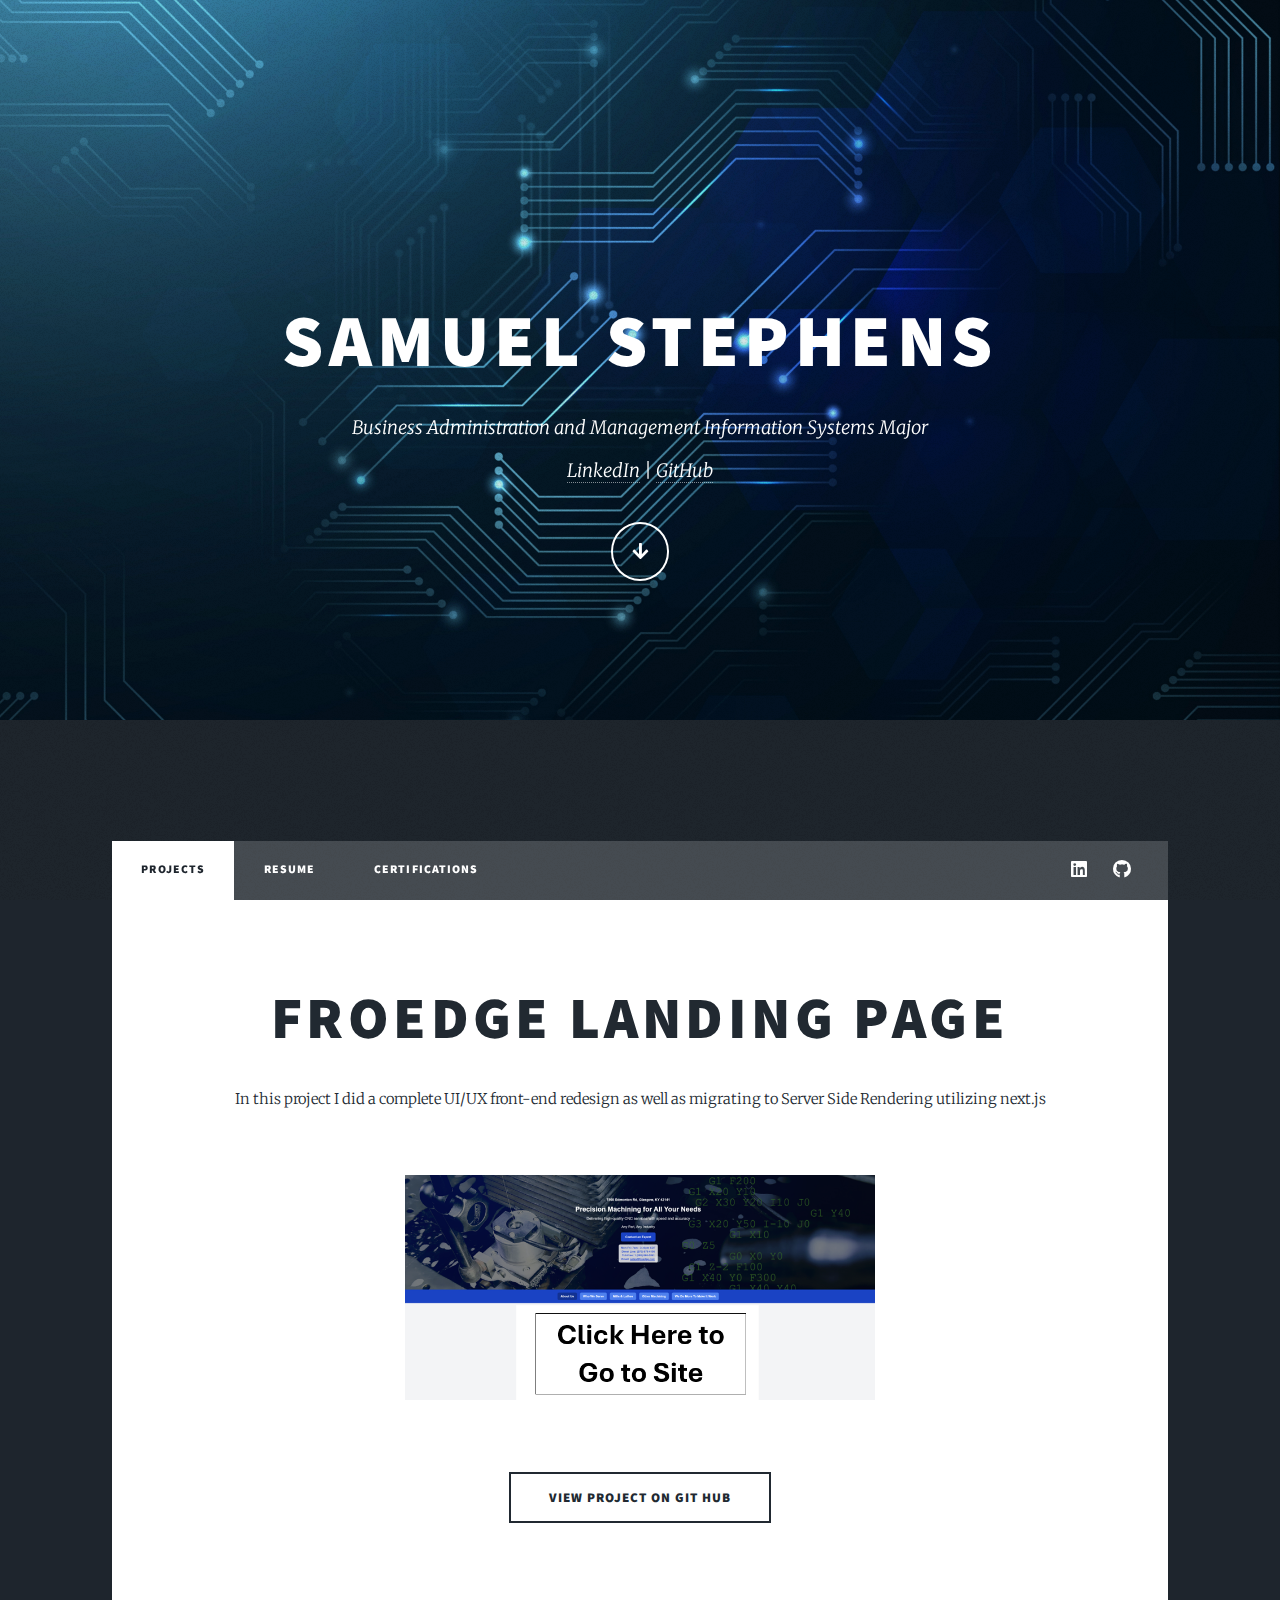
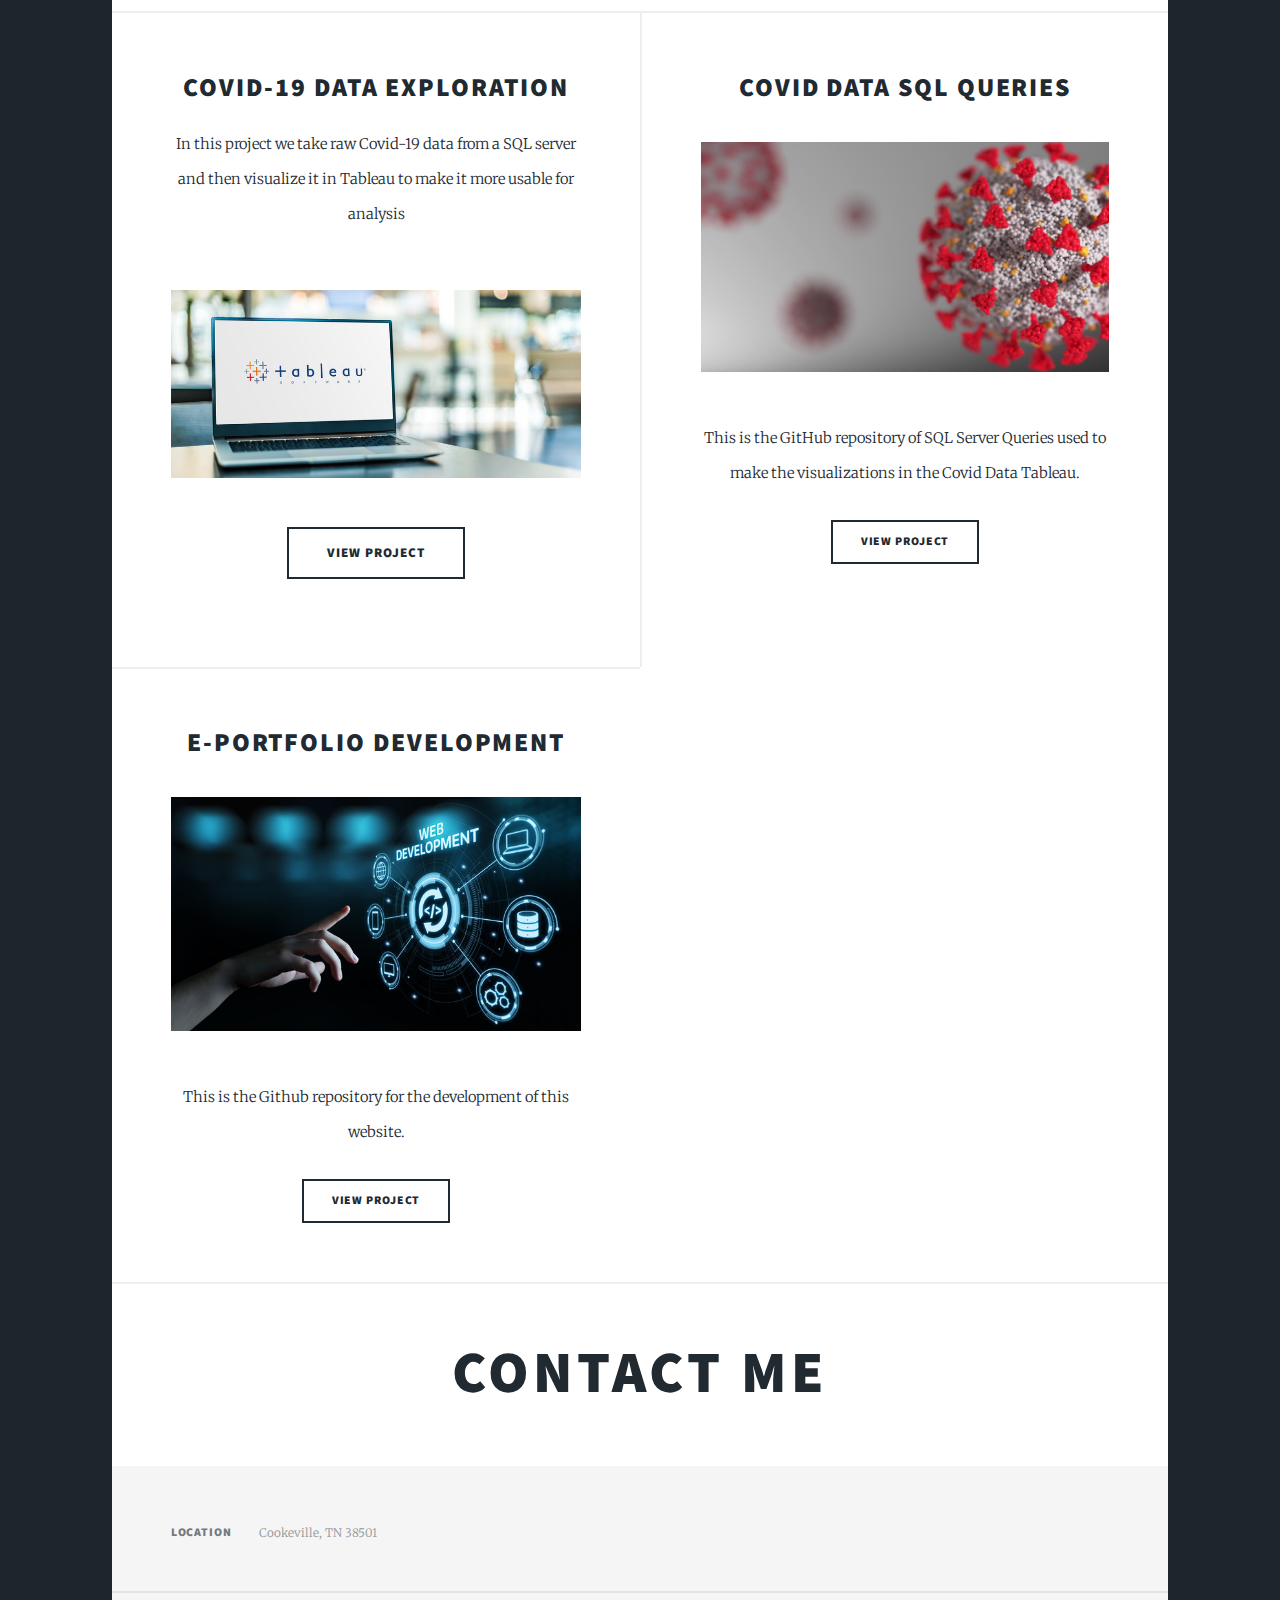
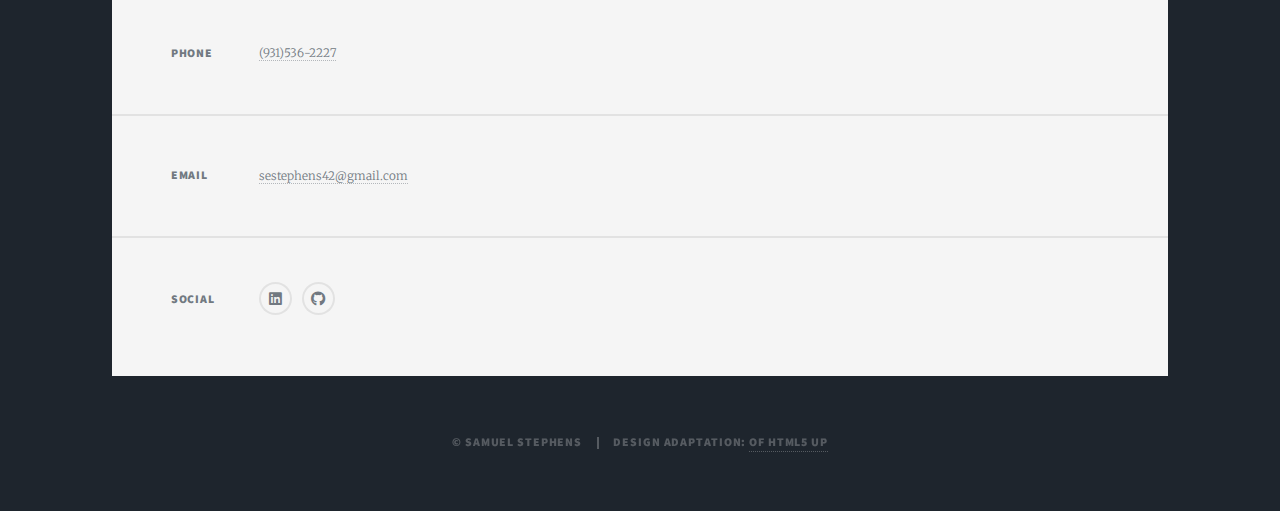
==== commit 840ccc2b: "Summary" ====
--- a/index.html
+++ b/index.html
@@ -49,7 +49,7 @@
 									<h2><a href="https://kentuckymachining.com/">Froedge Landing Page</h2>
 									<p style="text-align: center;">In this project I did a complete UI/UX front-end redesign as well as migrating to Server Side Rendering utilizing next.js </p>
 								</header>
-								<a href="https://kentuckymachining.com/" class="image main"><img src="images/Froedgelogo.svg" alt="" /></a>
+								<a href="https://kentuckymachining.com/" class="image main"><img src="images/CNCSite.png" alt="" /></a>
 								<ul class="actions special">
 									<li><a href="https://github.com/Froedge/cnc-ssr" class="button large">VIEW PROJECT ON GIT HUB</a></li>
 								</ul>
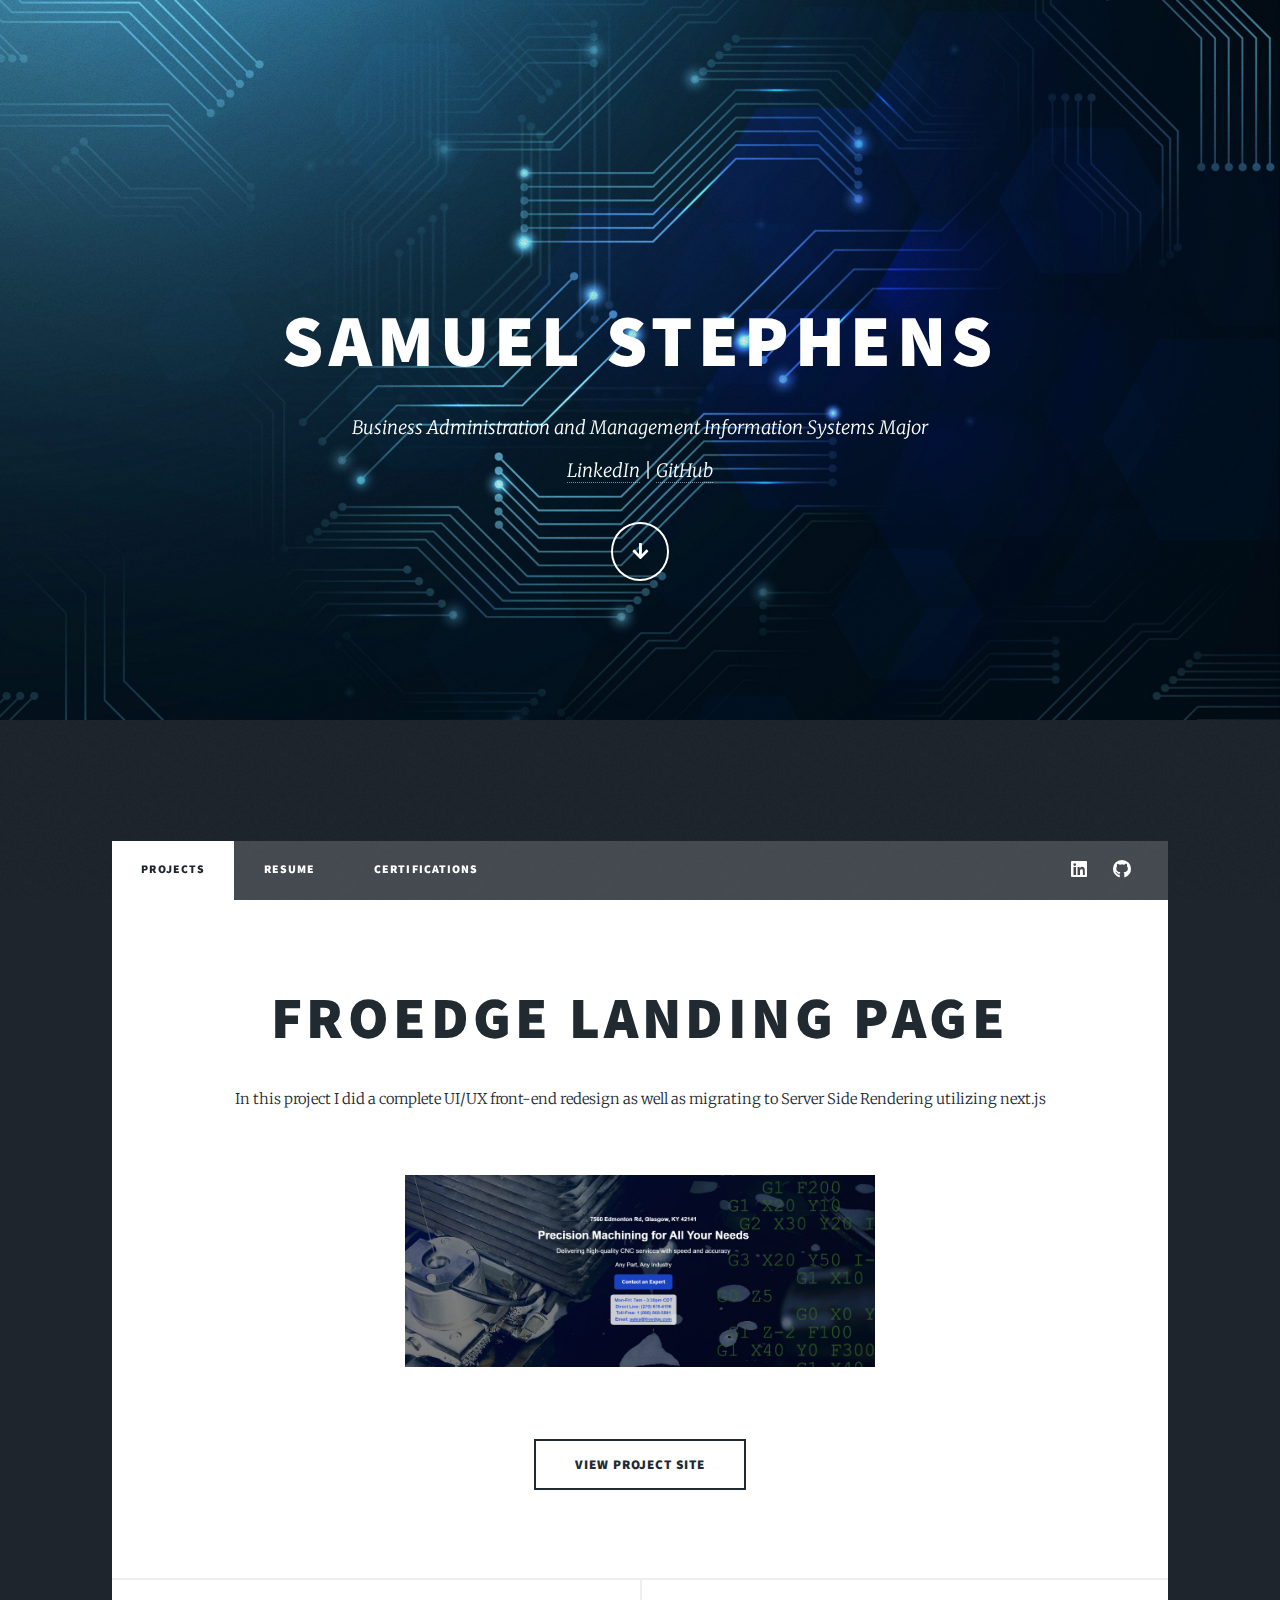
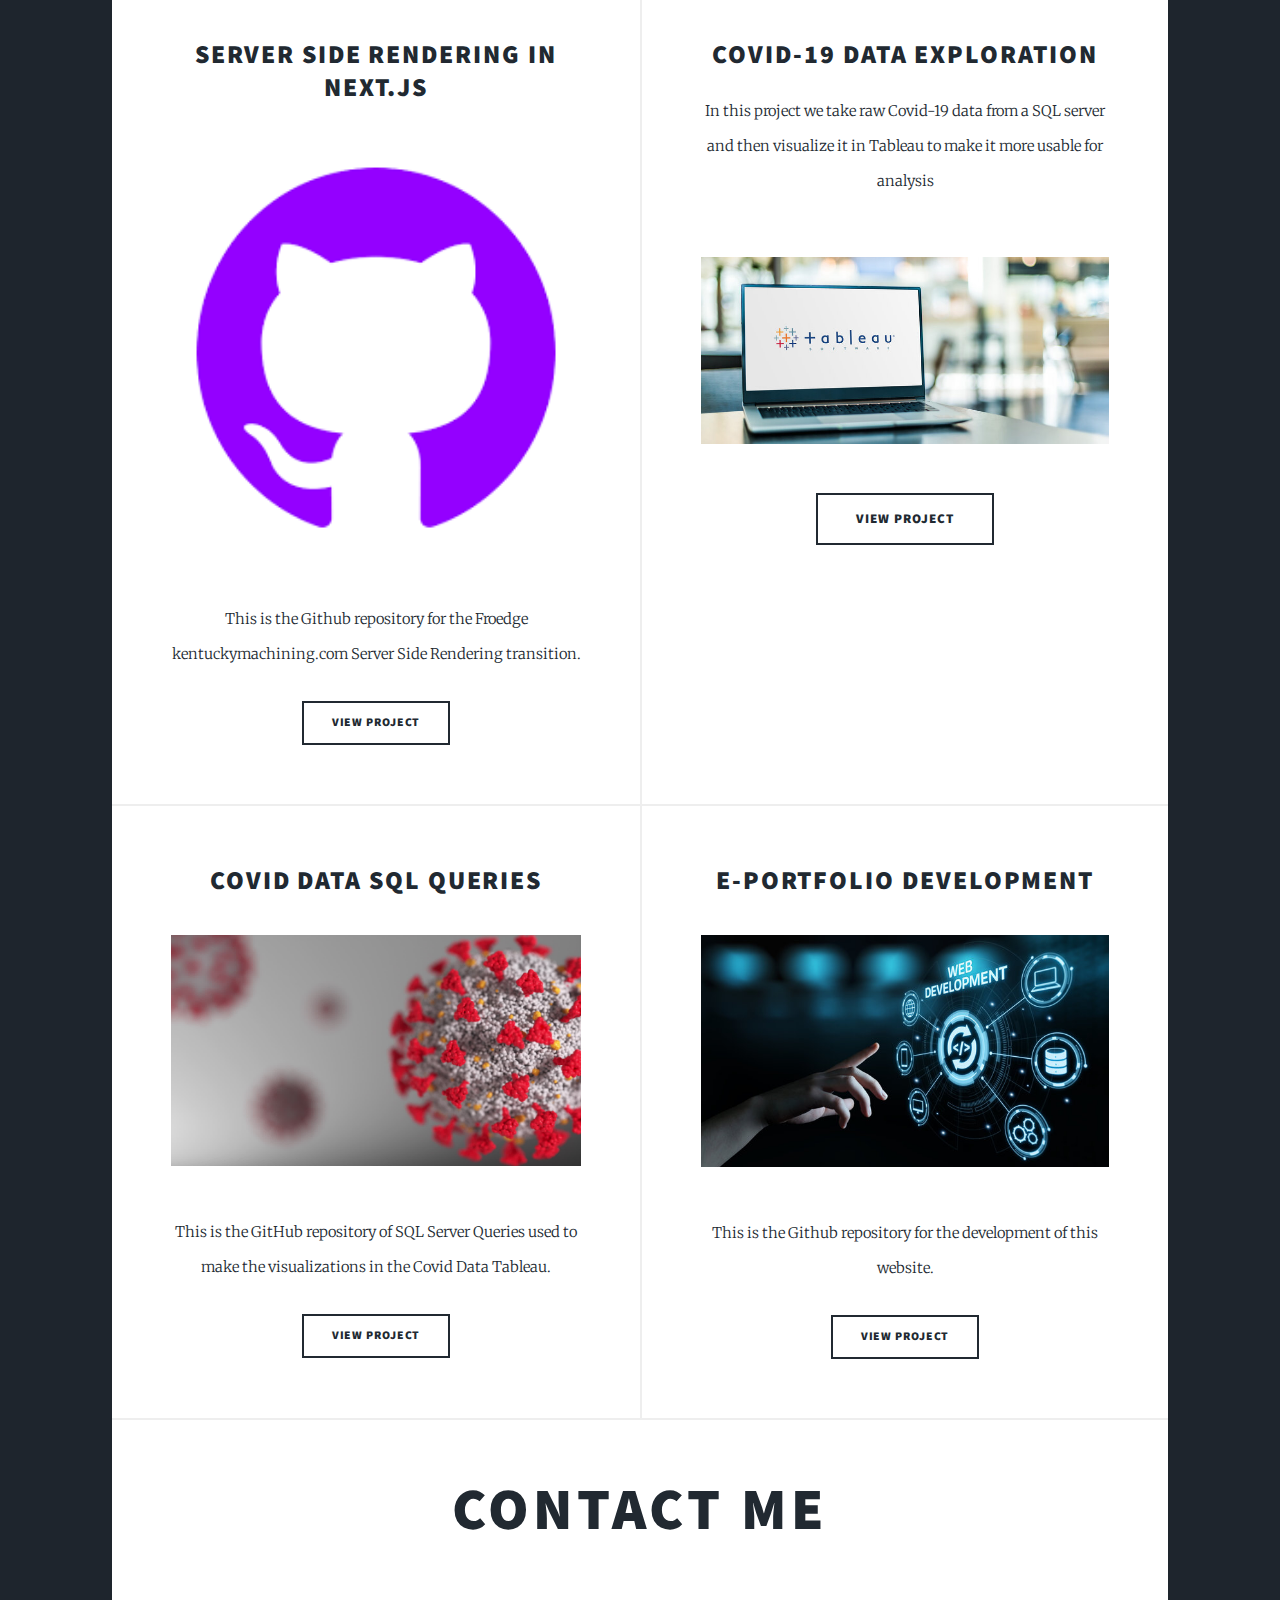
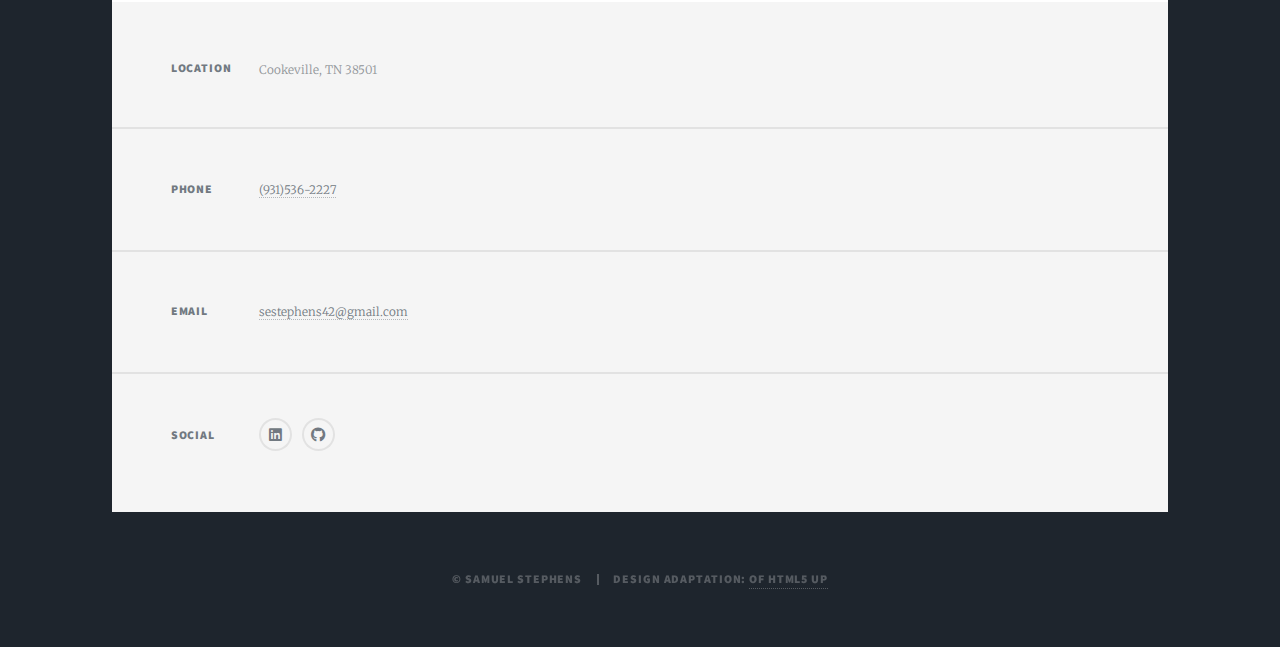
==== commit 57ed7446: "Summary" ====
--- a/index.html
+++ b/index.html
@@ -51,12 +51,22 @@
 								</header>
 								<a href="https://kentuckymachining.com/" class="image main"><img src="images/CNCSite.png" alt="" /></a>
 								<ul class="actions special">
-									<li><a href="https://github.com/Froedge/cnc-ssr" class="button large">VIEW PROJECT ON GIT HUB</a></li>
+									<li><a href="https://kentuckymachining.com/" class="button large">VIEW PROJECT SITE</a></li>
 								</ul>
 							</article>
 
 						<!-- Posts -->
 							<section class="posts">
+								<article>
+									<header>
+										<h2><a href="https://github.com/Froedge/cnc-ssr">Server Side Rendering in Next.js</a></h2>
+									</header>
+									<a href="https://github.com/Froedge/cnc-ssr" class="image fit"><img src="images/GitHubLogo.png" alt="" /></a>
+									<p style="text-align: center;">This is the Github repository for the Froedge kentuckymachining.com Server Side Rendering transition.</p>
+									<ul class="actions special">
+										<li><a href="https://github.com/Froedge/cnc-ssr" class="button">View Project</a></li>
+									</ul>
+								</article>
 								<article>
 									<header>
 										<header class="major">
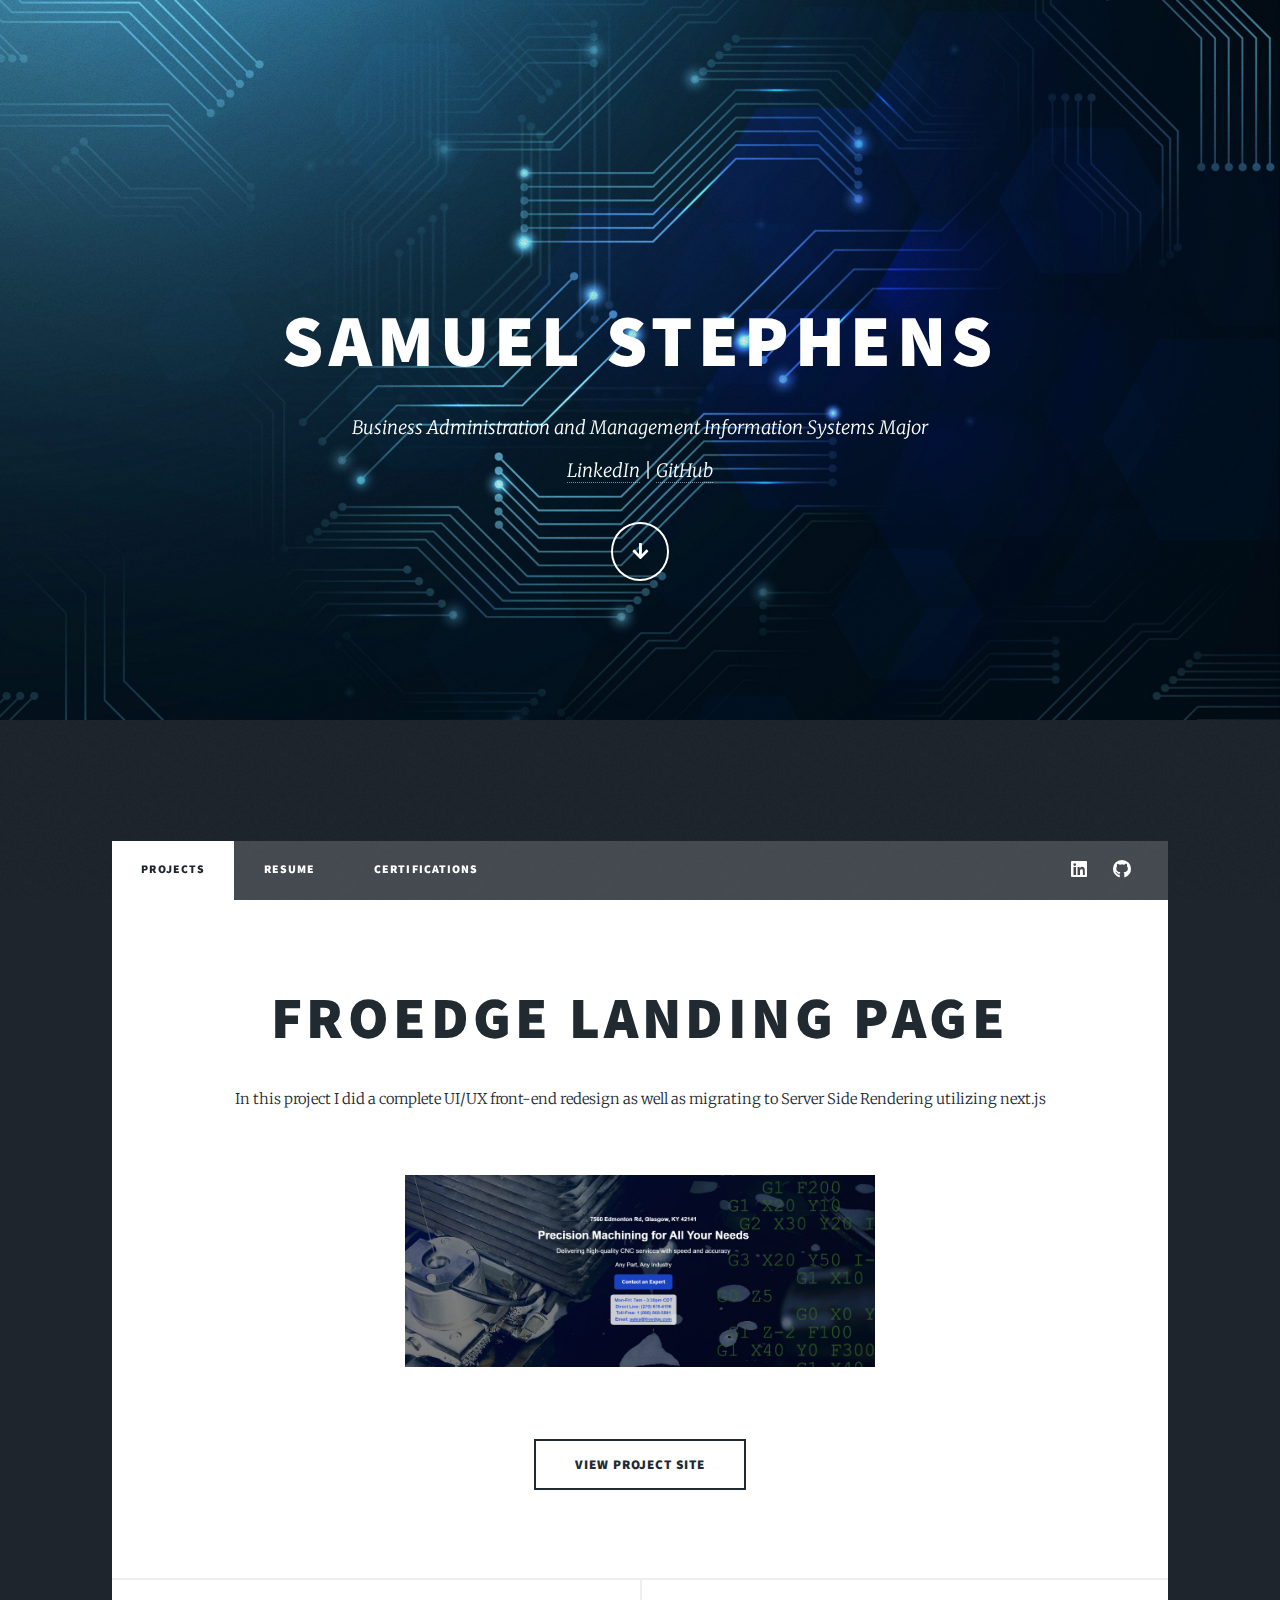
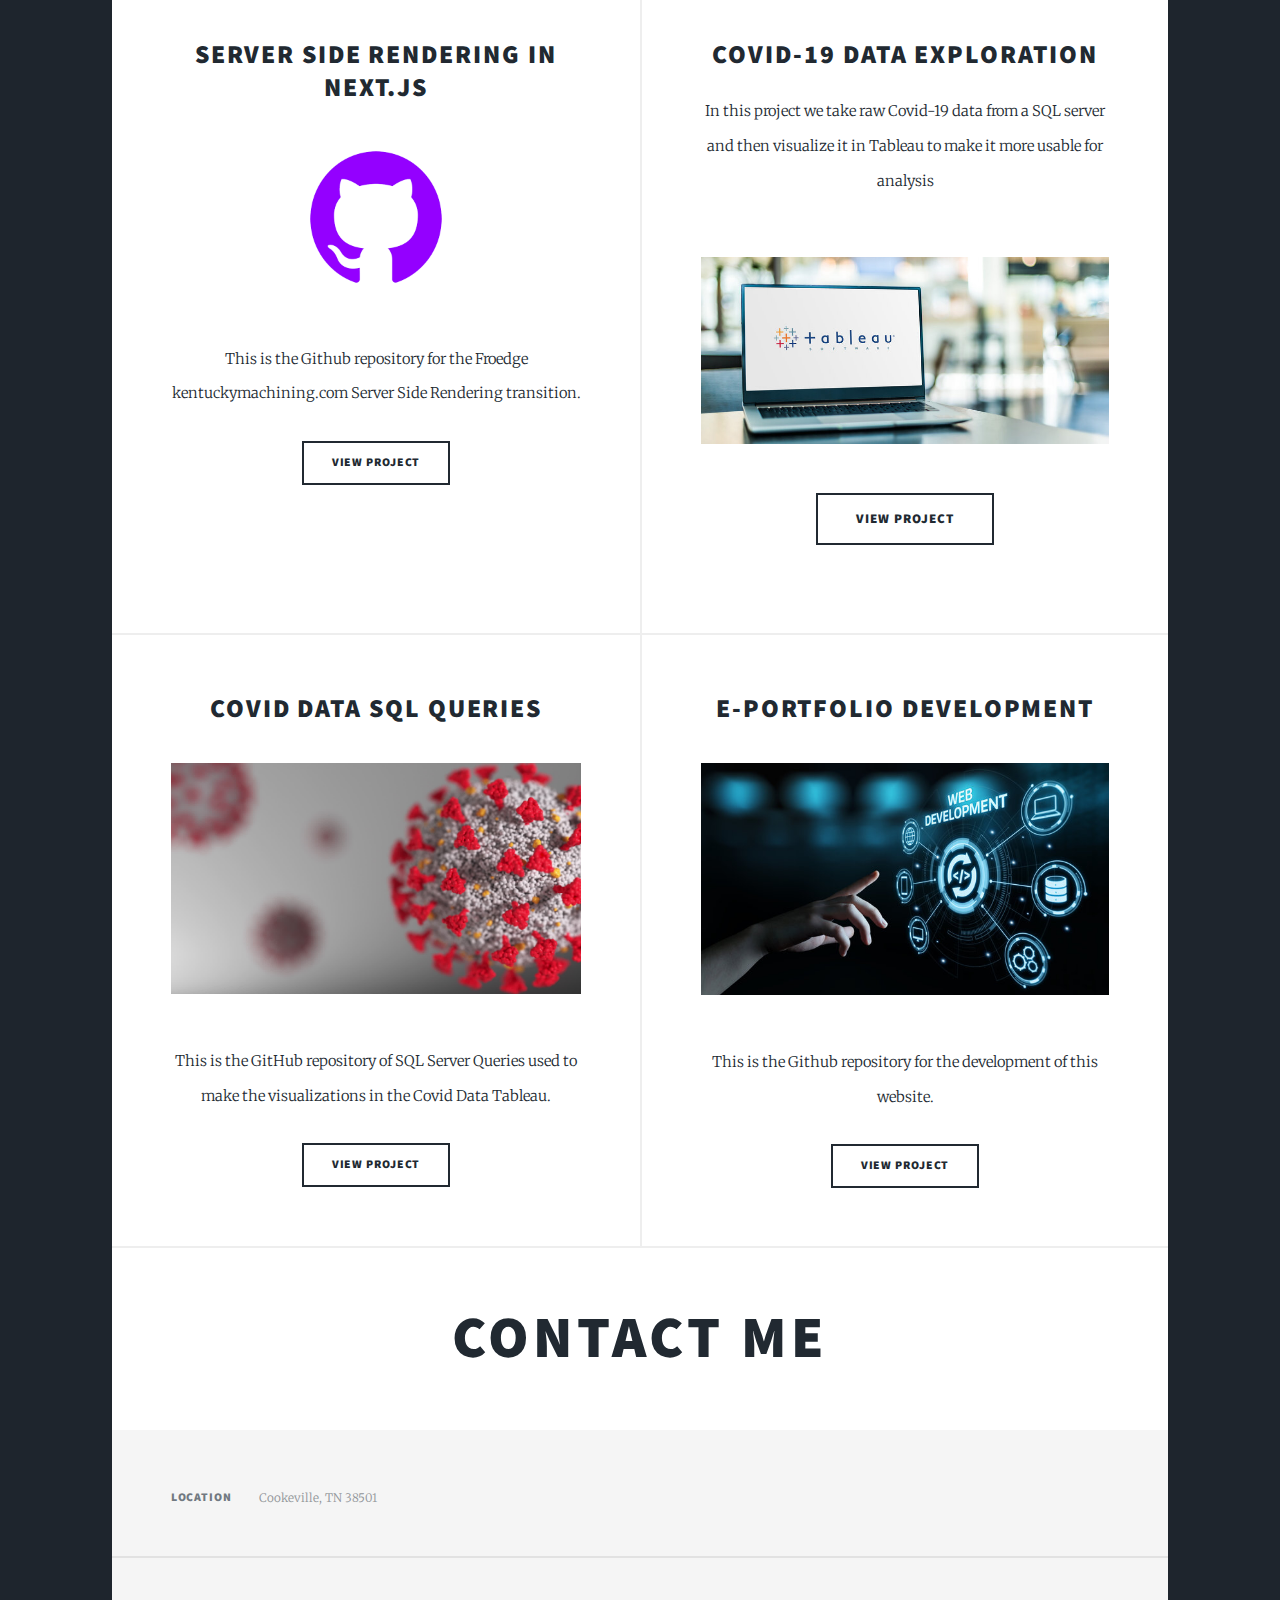
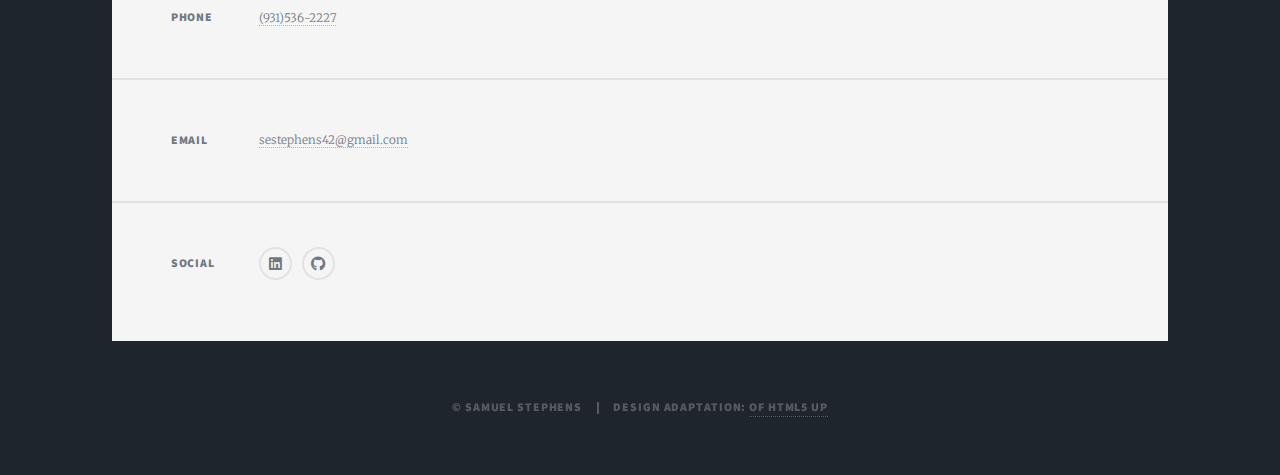
==== commit 1cf54823: "Update index.html" ====
--- a/index.html
+++ b/index.html
@@ -61,7 +61,7 @@
 									<header>
 										<h2><a href="https://github.com/Froedge/cnc-ssr">Server Side Rendering in Next.js</a></h2>
 									</header>
-									<a href="https://github.com/Froedge/cnc-ssr" class="image fit"><img src="images/GitHubLogo.png" alt="" /></a>
+									<a href="https://github.com/Froedge/cnc-ssr" class="image fit"><img src="images/GitHubLogo.png" alt="" style="width: 150px; height: auto;" /></a>
 									<p style="text-align: center;">This is the Github repository for the Froedge kentuckymachining.com Server Side Rendering transition.</p>
 									<ul class="actions special">
 										<li><a href="https://github.com/Froedge/cnc-ssr" class="button">View Project</a></li>
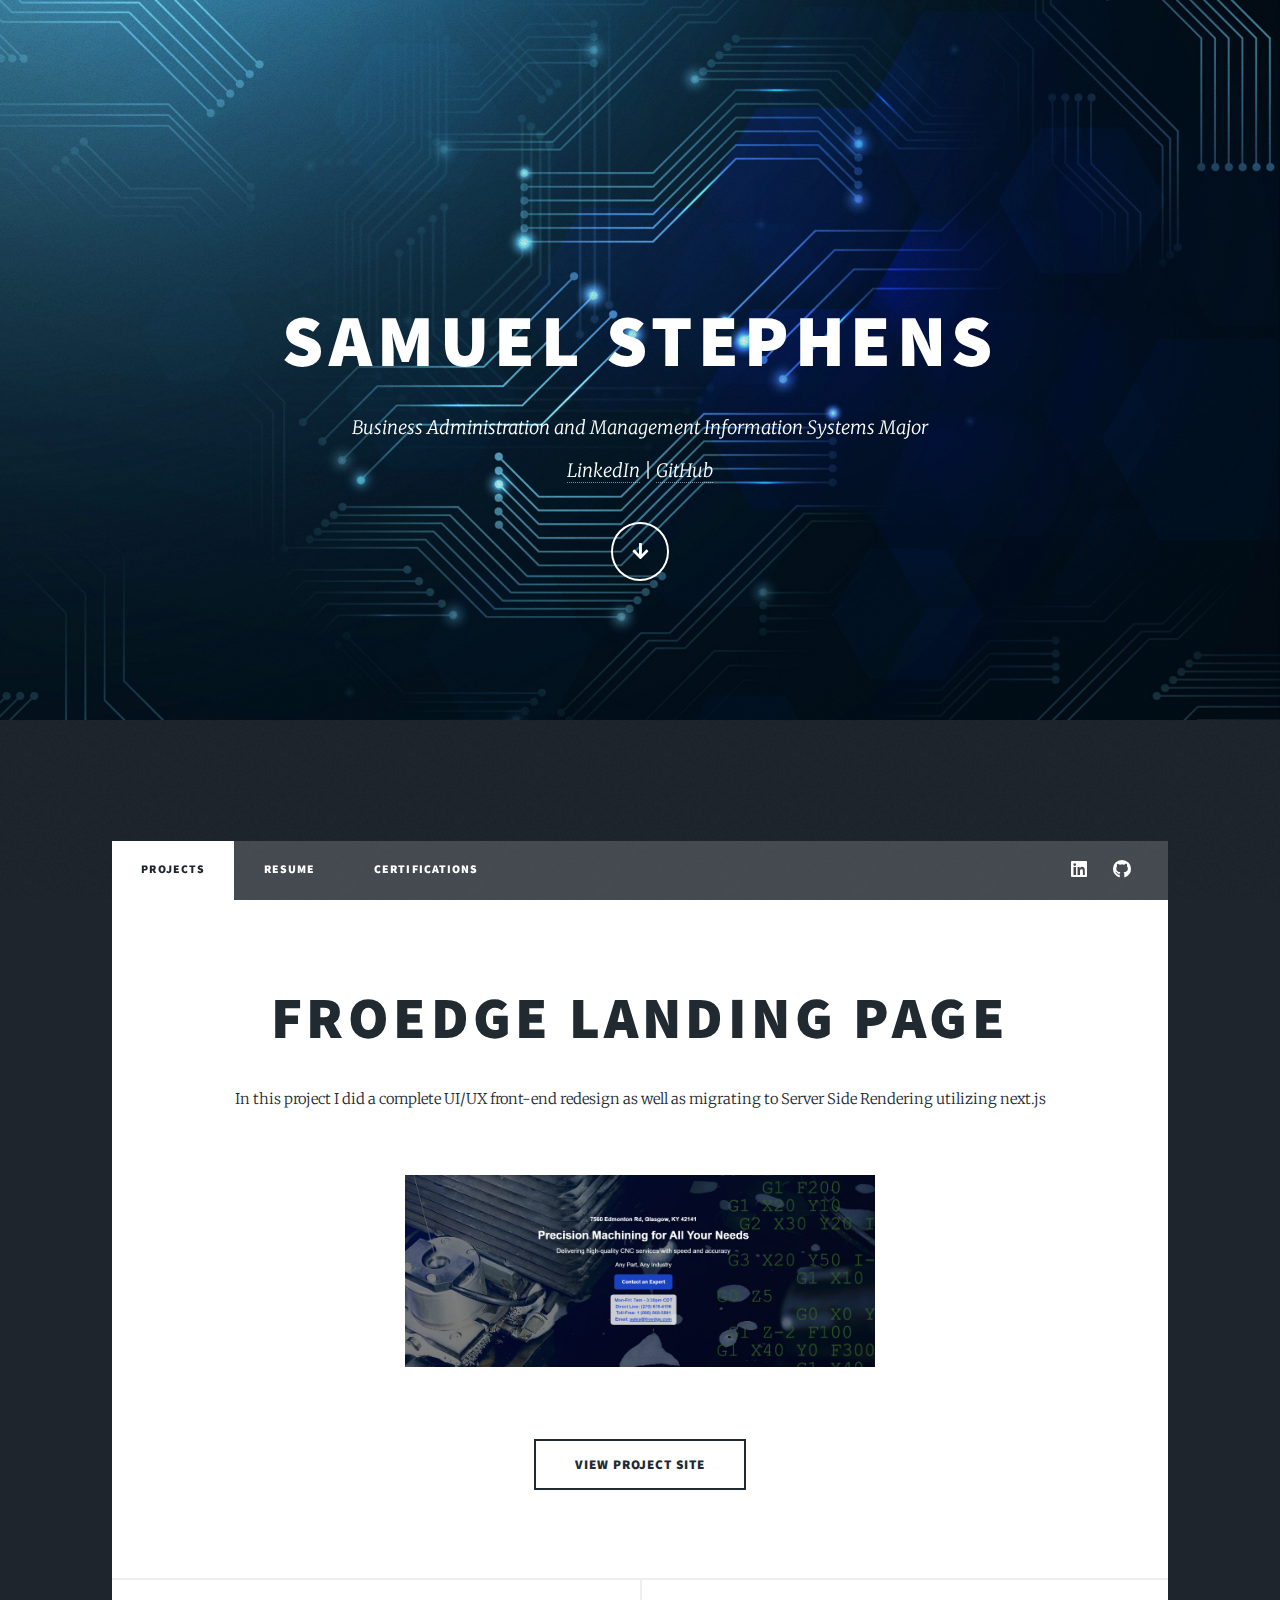
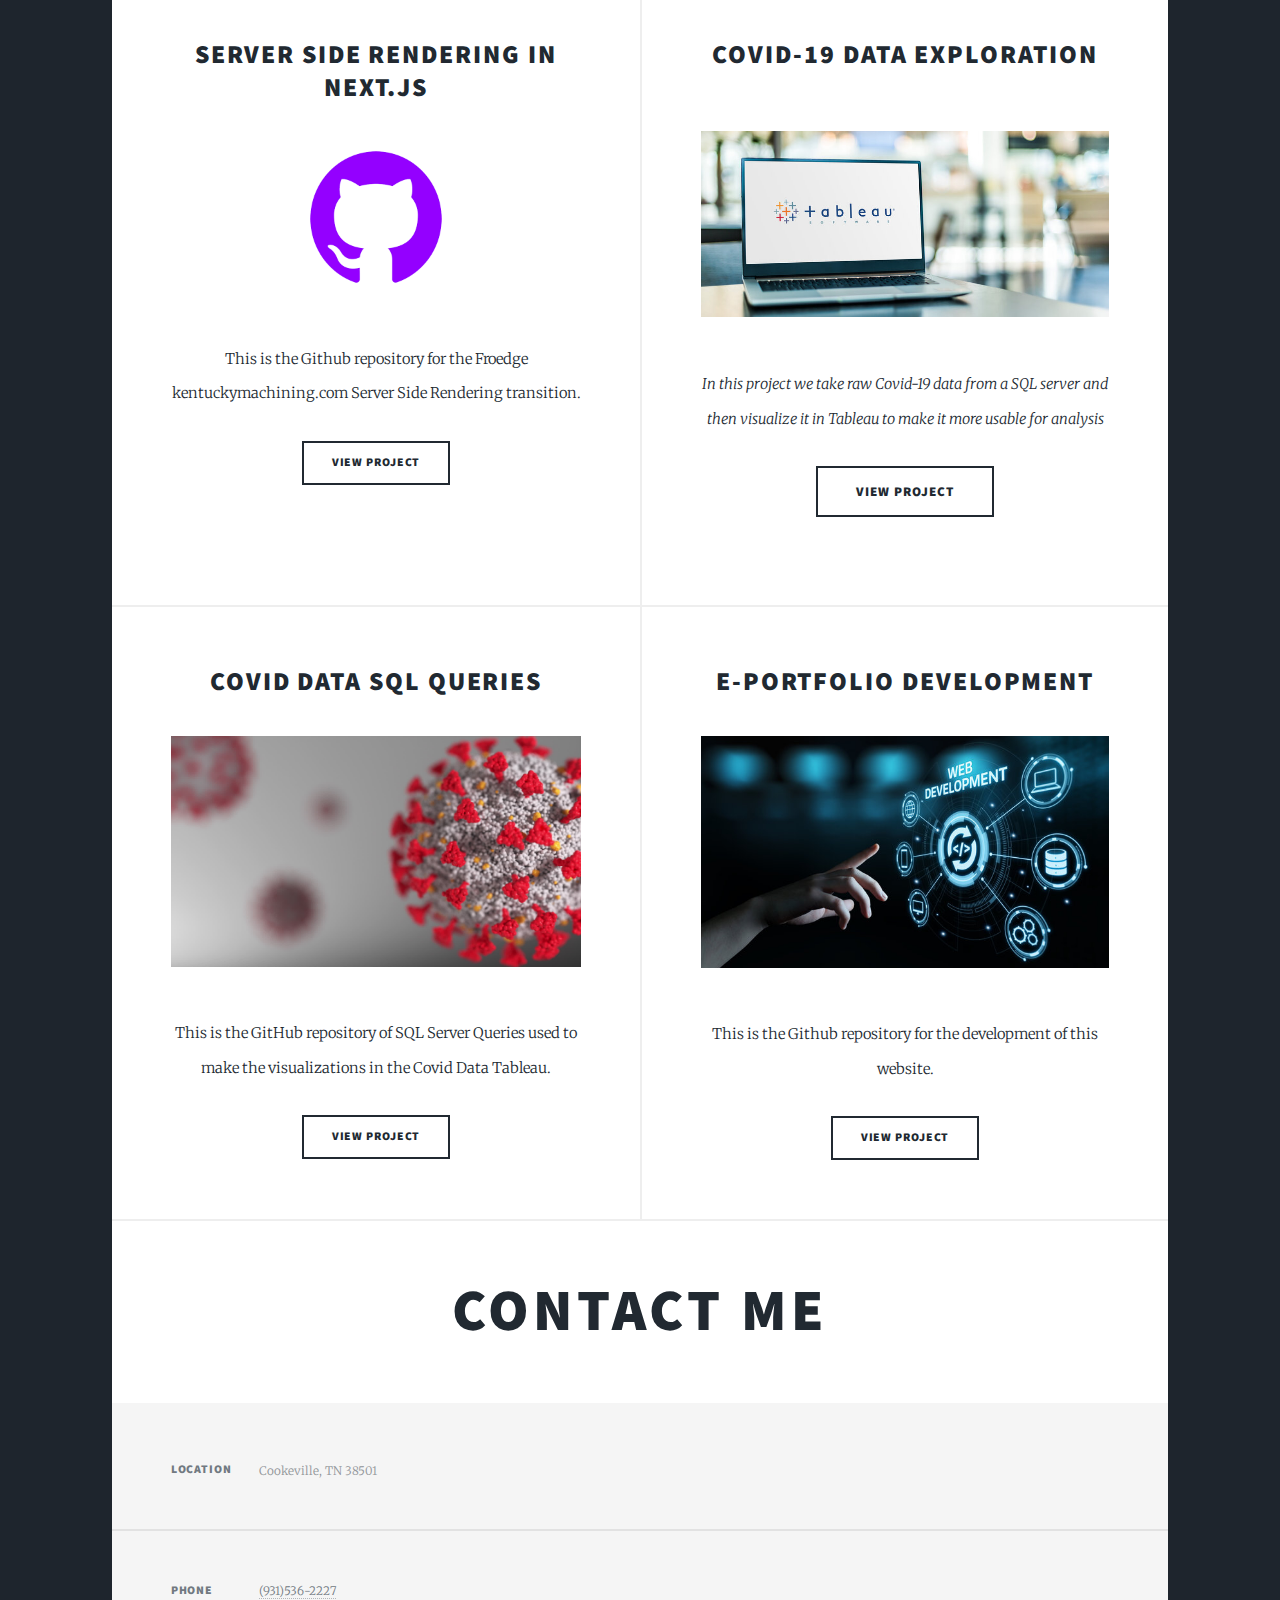
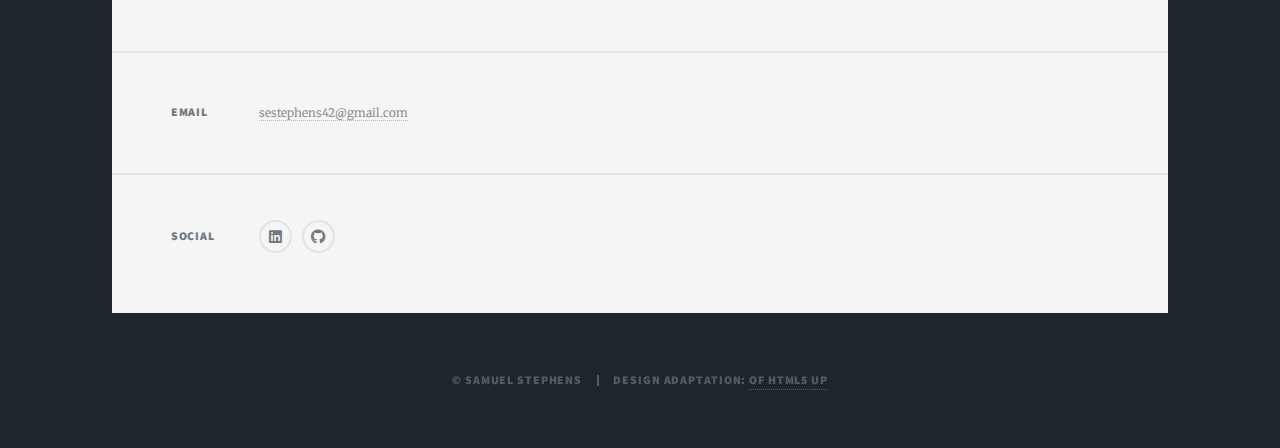
==== commit b59c173d: "Update index.html" ====
--- a/index.html
+++ b/index.html
@@ -71,9 +71,9 @@
 									<header>
 										<header class="major">
 											<h2><a href="https://public.tableau.com/app/profile/samuel.stephens4915/viz/CovidDataDashboard_16932552874830/Dashboard1?publish=yes">Covid-19 Data Exploration</h2>
-											<p style="text-align: center;">In this project we take raw Covid-19 data from a SQL server and then visualize it in Tableau to make it more usable for analysis </p>
 										</header>
 										<a href="https://public.tableau.com/app/profile/samuel.stephens4915/viz/CovidDataDashboard_16932552874830/Dashboard1?publish=yes" class="image fit"><img src="images/TableauLogo.jpg" alt="" /></a>
+										<p style="text-align: center;">In this project we take raw Covid-19 data from a SQL server and then visualize it in Tableau to make it more usable for analysis </p>
 										<ul class="actions special">
 											<li><a href="https://public.tableau.com/app/profile/samuel.stephens4915/viz/CovidDataDashboard_16932552874830/Dashboard1?publish=yes" class="button large">VIEW PROJECT</a></li>
 										</ul>
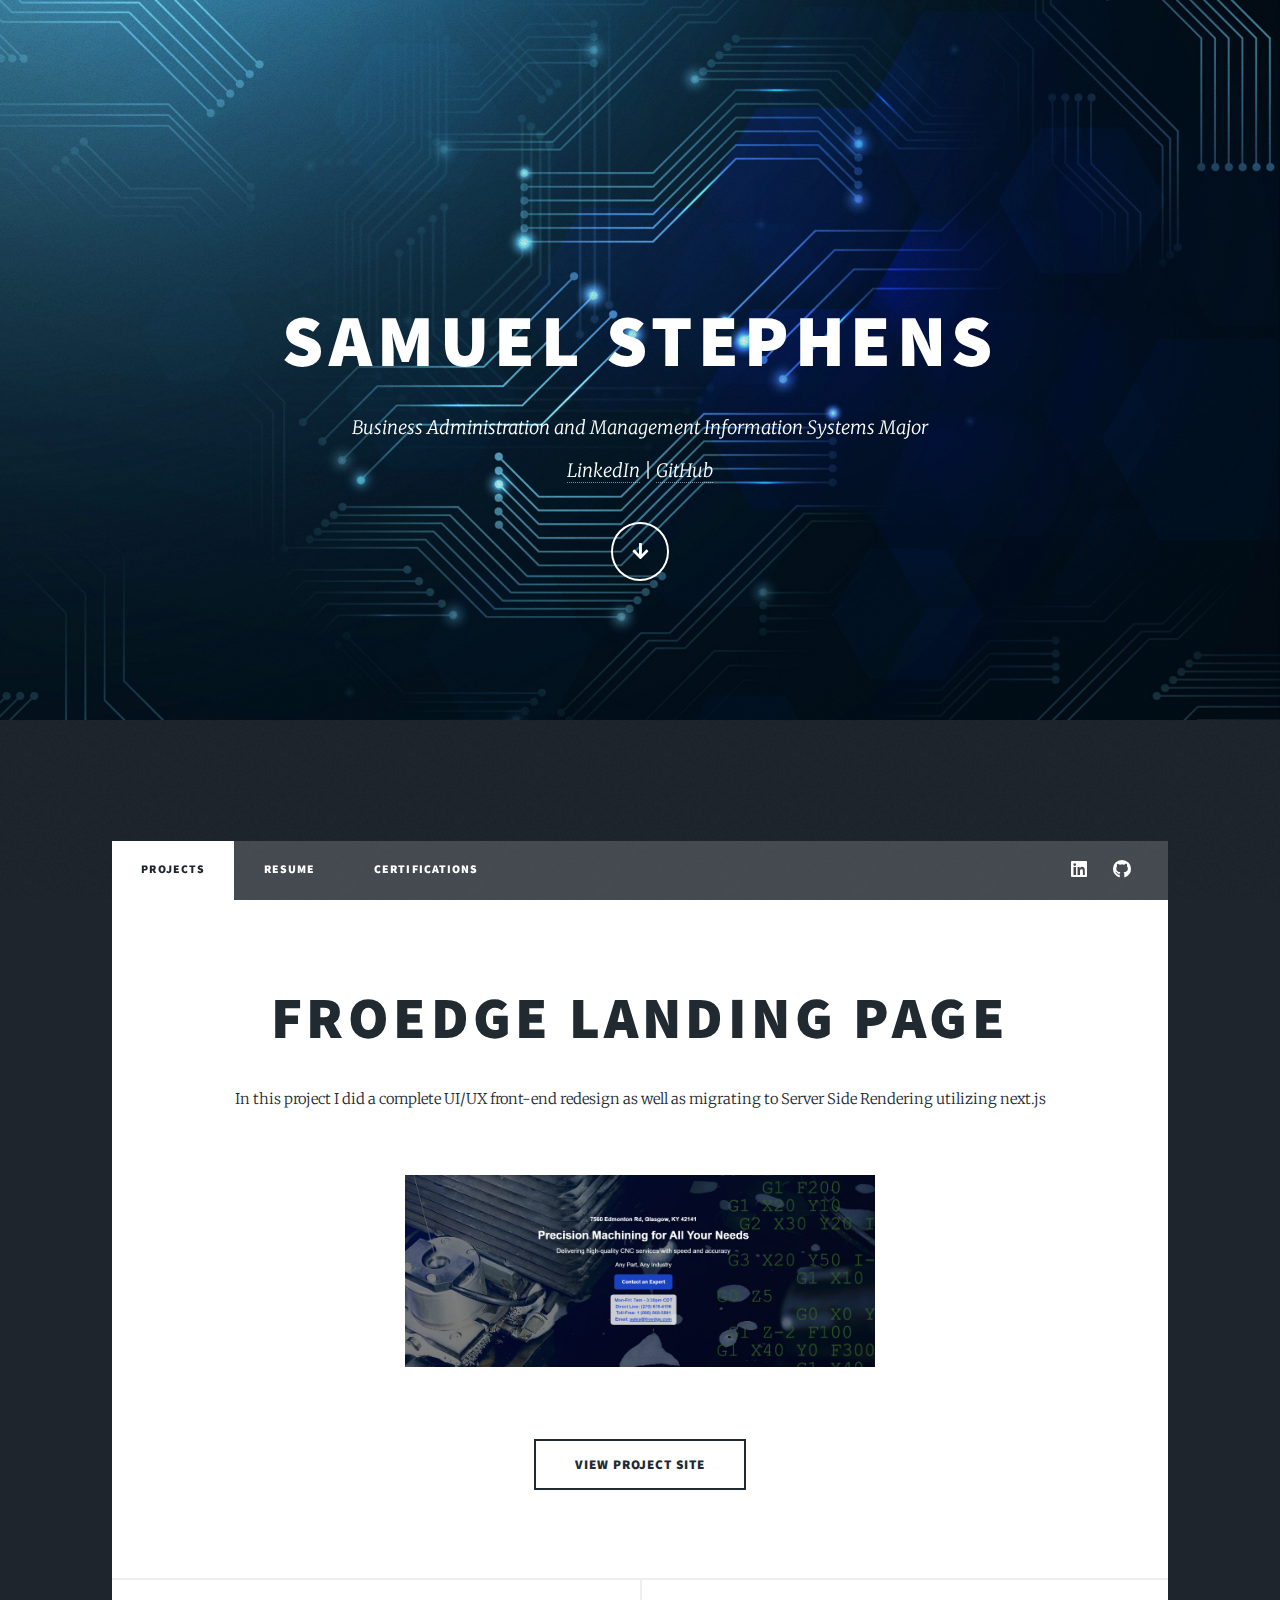
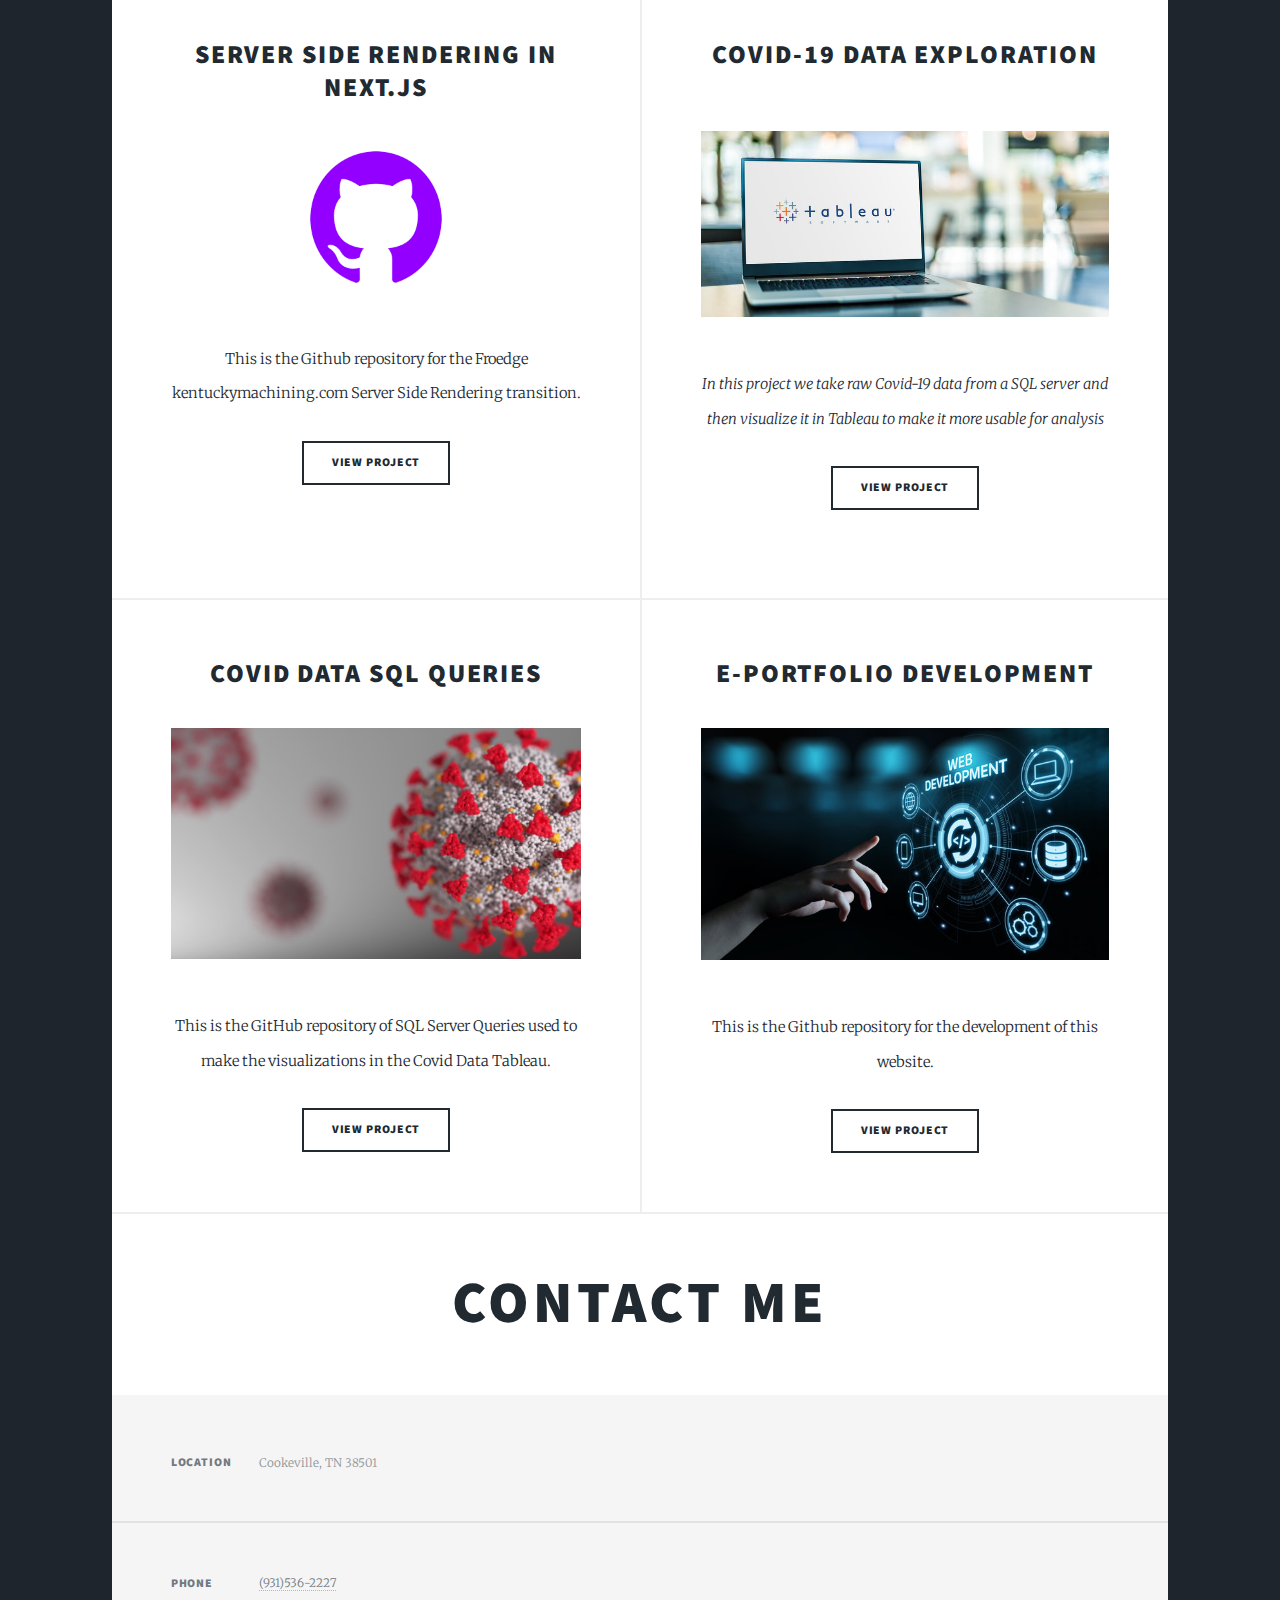
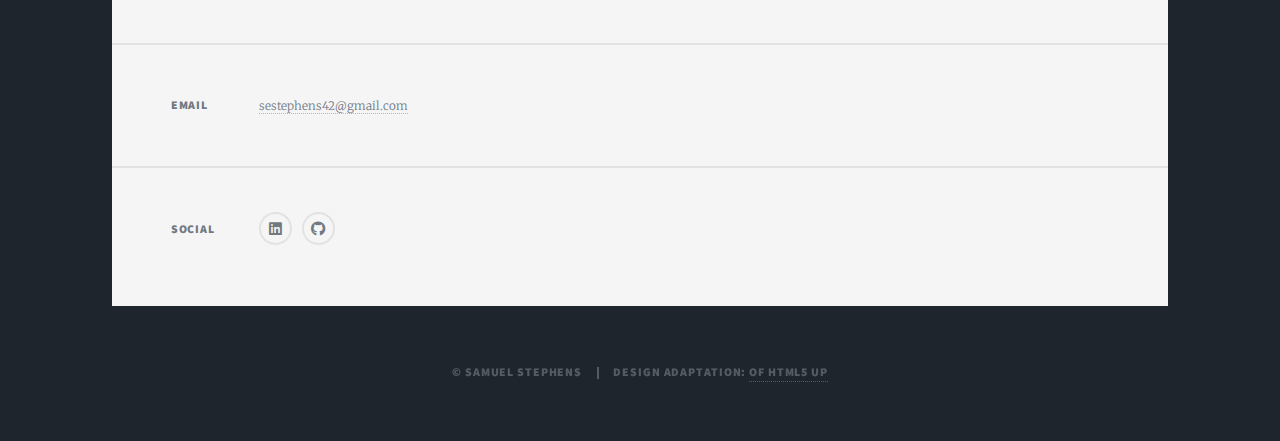
==== commit a5e5850e: "Update index.html" ====
--- a/index.html
+++ b/index.html
@@ -75,7 +75,7 @@
 										<a href="https://public.tableau.com/app/profile/samuel.stephens4915/viz/CovidDataDashboard_16932552874830/Dashboard1?publish=yes" class="image fit"><img src="images/TableauLogo.jpg" alt="" /></a>
 										<p style="text-align: center;">In this project we take raw Covid-19 data from a SQL server and then visualize it in Tableau to make it more usable for analysis </p>
 										<ul class="actions special">
-											<li><a href="https://public.tableau.com/app/profile/samuel.stephens4915/viz/CovidDataDashboard_16932552874830/Dashboard1?publish=yes" class="button large">VIEW PROJECT</a></li>
+											<li><a href="https://public.tableau.com/app/profile/samuel.stephens4915/viz/CovidDataDashboard_16932552874830/Dashboard1?publish=yes" class="button">VIEW PROJECT</a></li>
 										</ul>
 								</article>
 								<article>
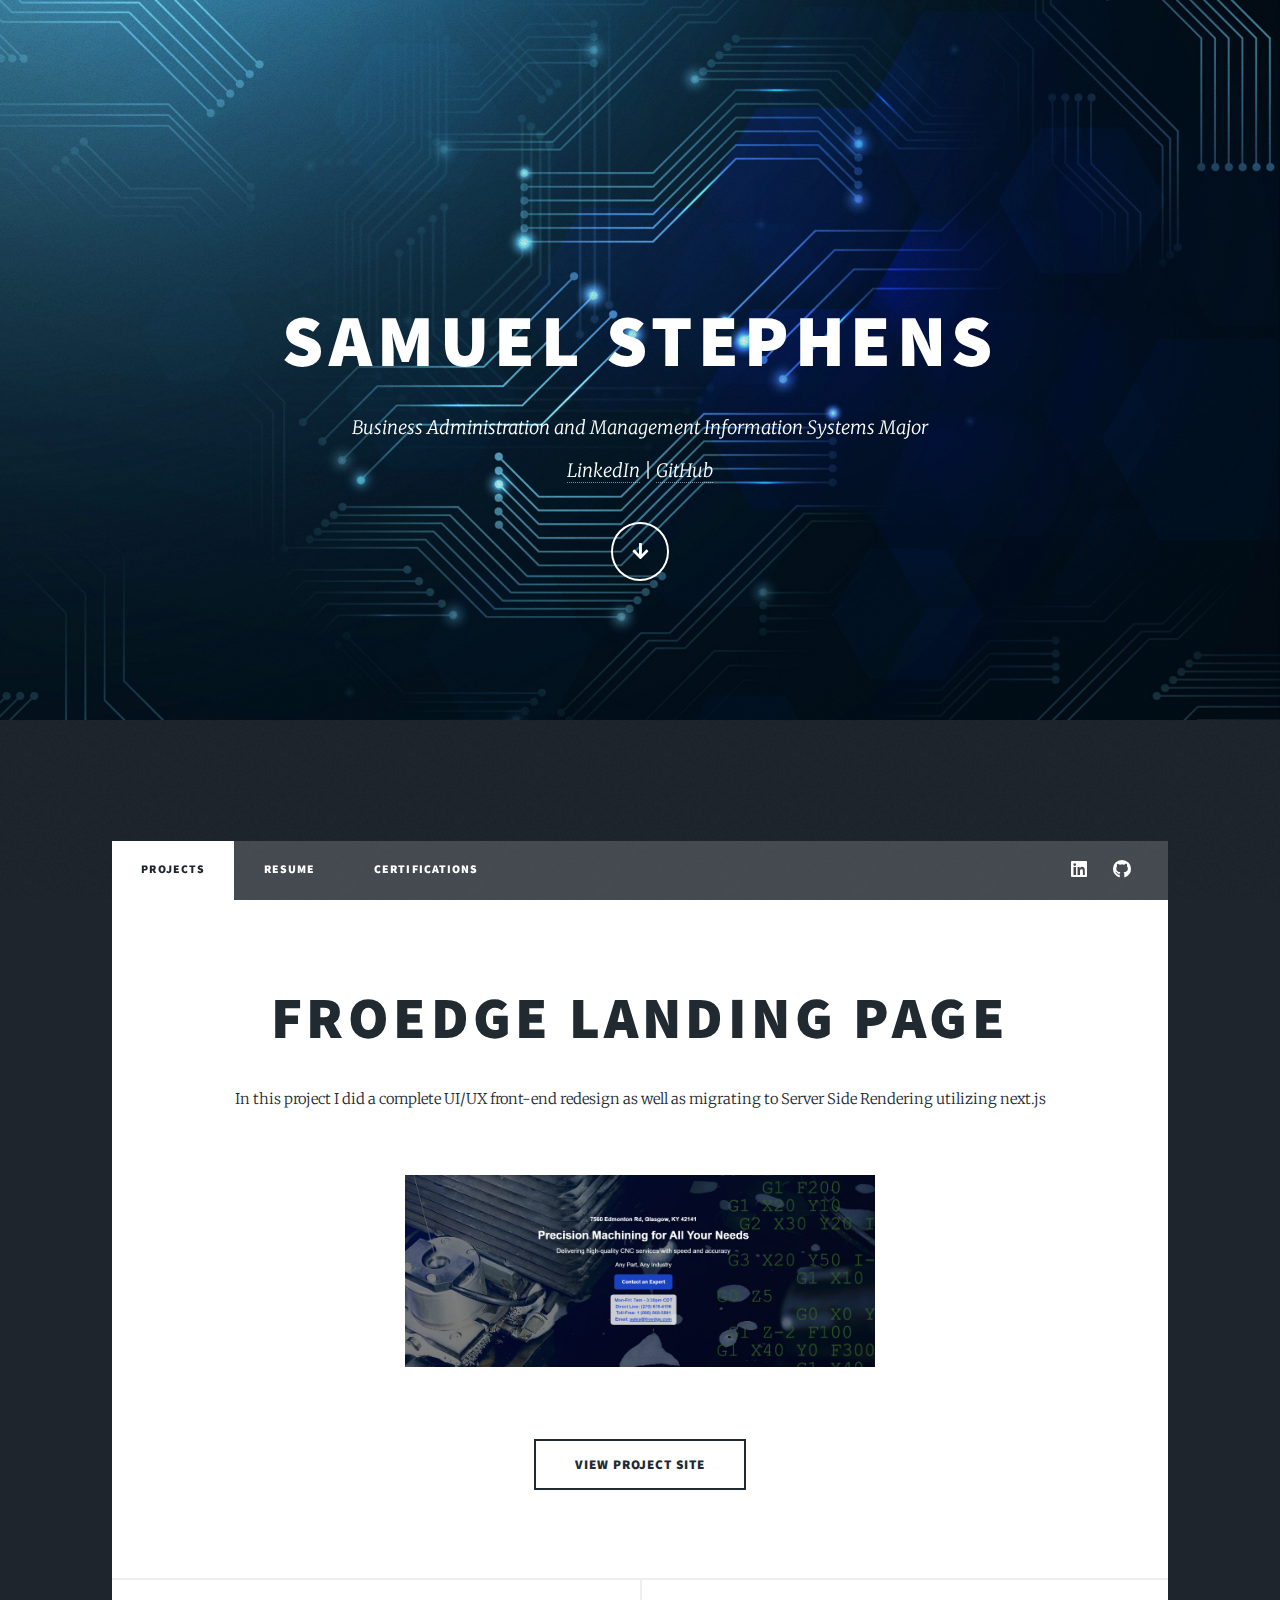
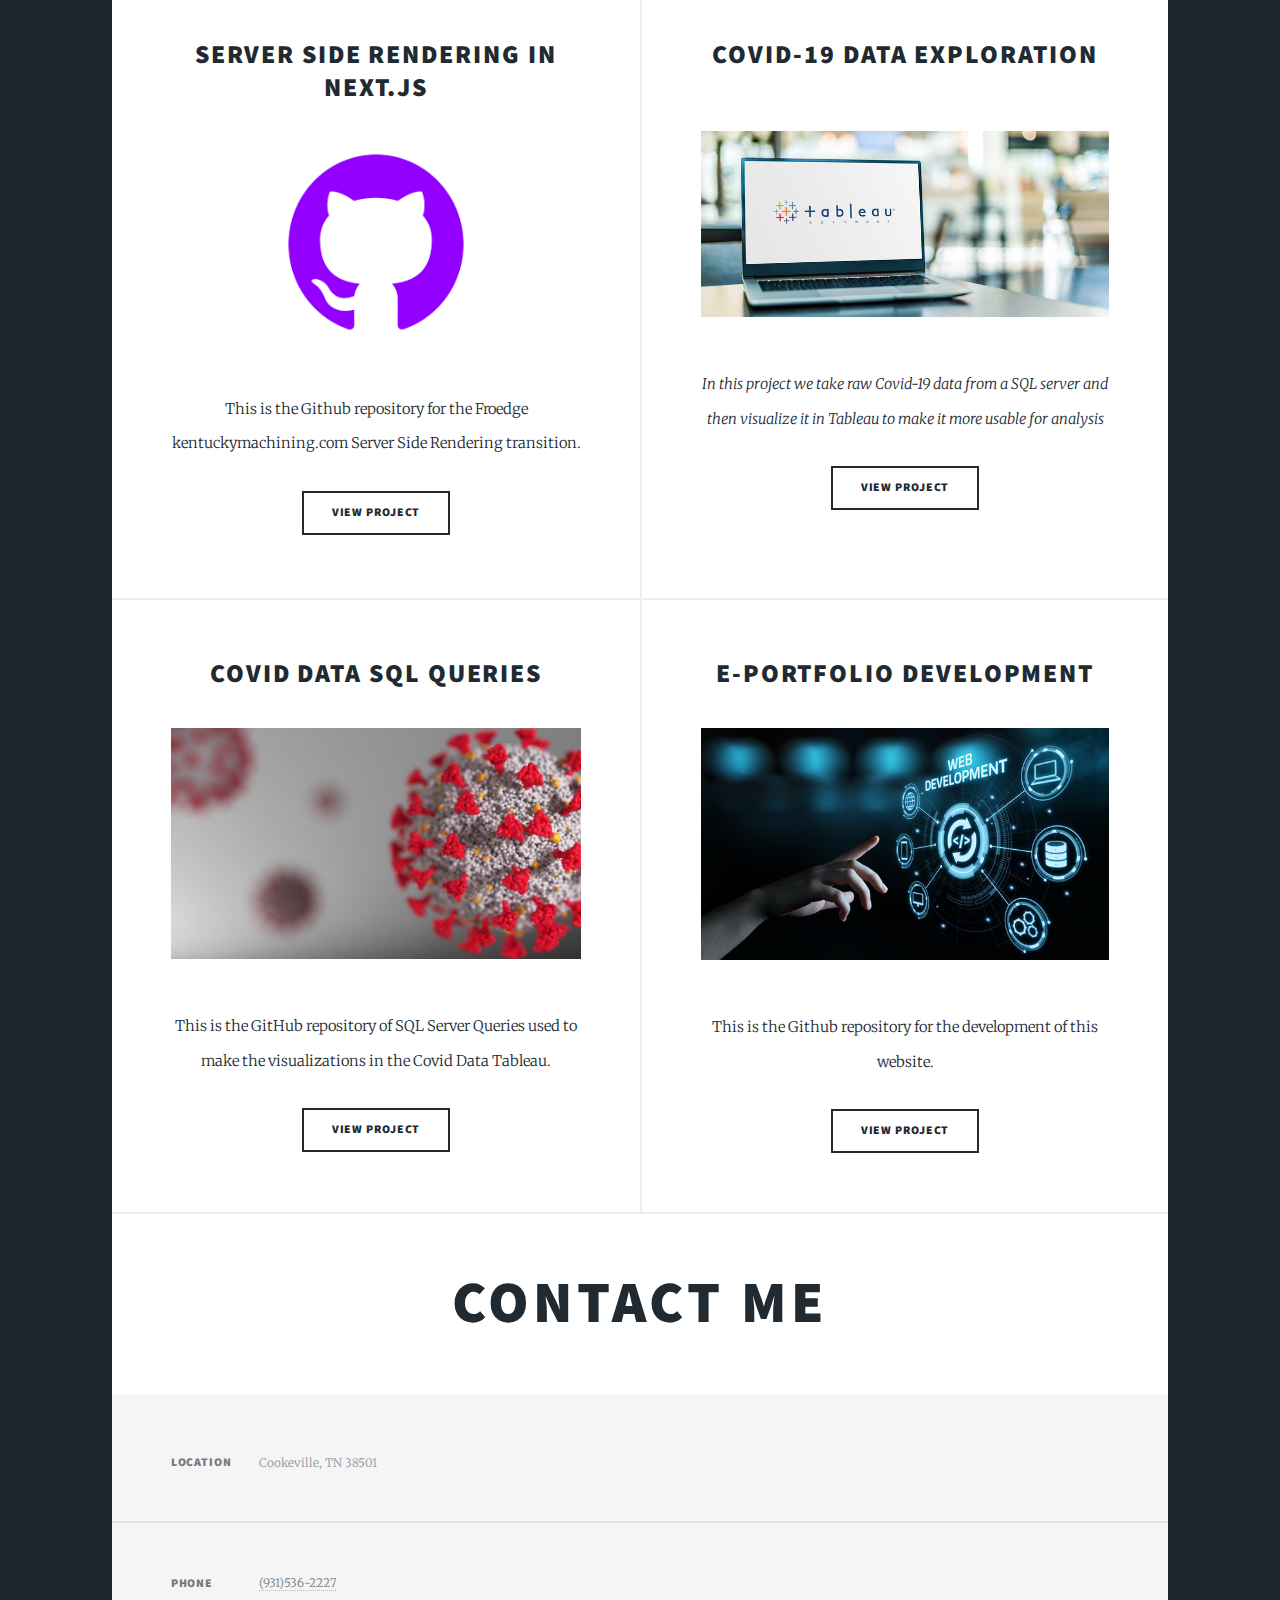
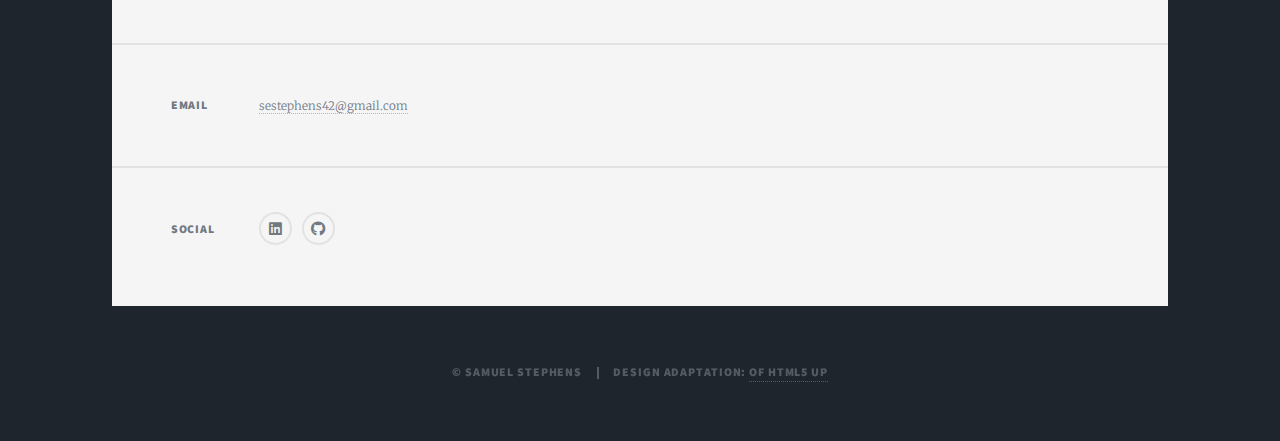
==== commit 6728c9ee: "Update index.html" ====
--- a/index.html
+++ b/index.html
@@ -61,7 +61,7 @@
 									<header>
 										<h2><a href="https://github.com/Froedge/cnc-ssr">Server Side Rendering in Next.js</a></h2>
 									</header>
-									<a href="https://github.com/Froedge/cnc-ssr" class="image fit"><img src="images/GitHubLogo.png" alt="" style="width: 150px; height: auto;" /></a>
+									<a href="https://github.com/Froedge/cnc-ssr" class="image fit"><img src="images/GitHubLogo.png" alt="" style="width: 200px; height: auto;" /></a>
 									<p style="text-align: center;">This is the Github repository for the Froedge kentuckymachining.com Server Side Rendering transition.</p>
 									<ul class="actions special">
 										<li><a href="https://github.com/Froedge/cnc-ssr" class="button">View Project</a></li>
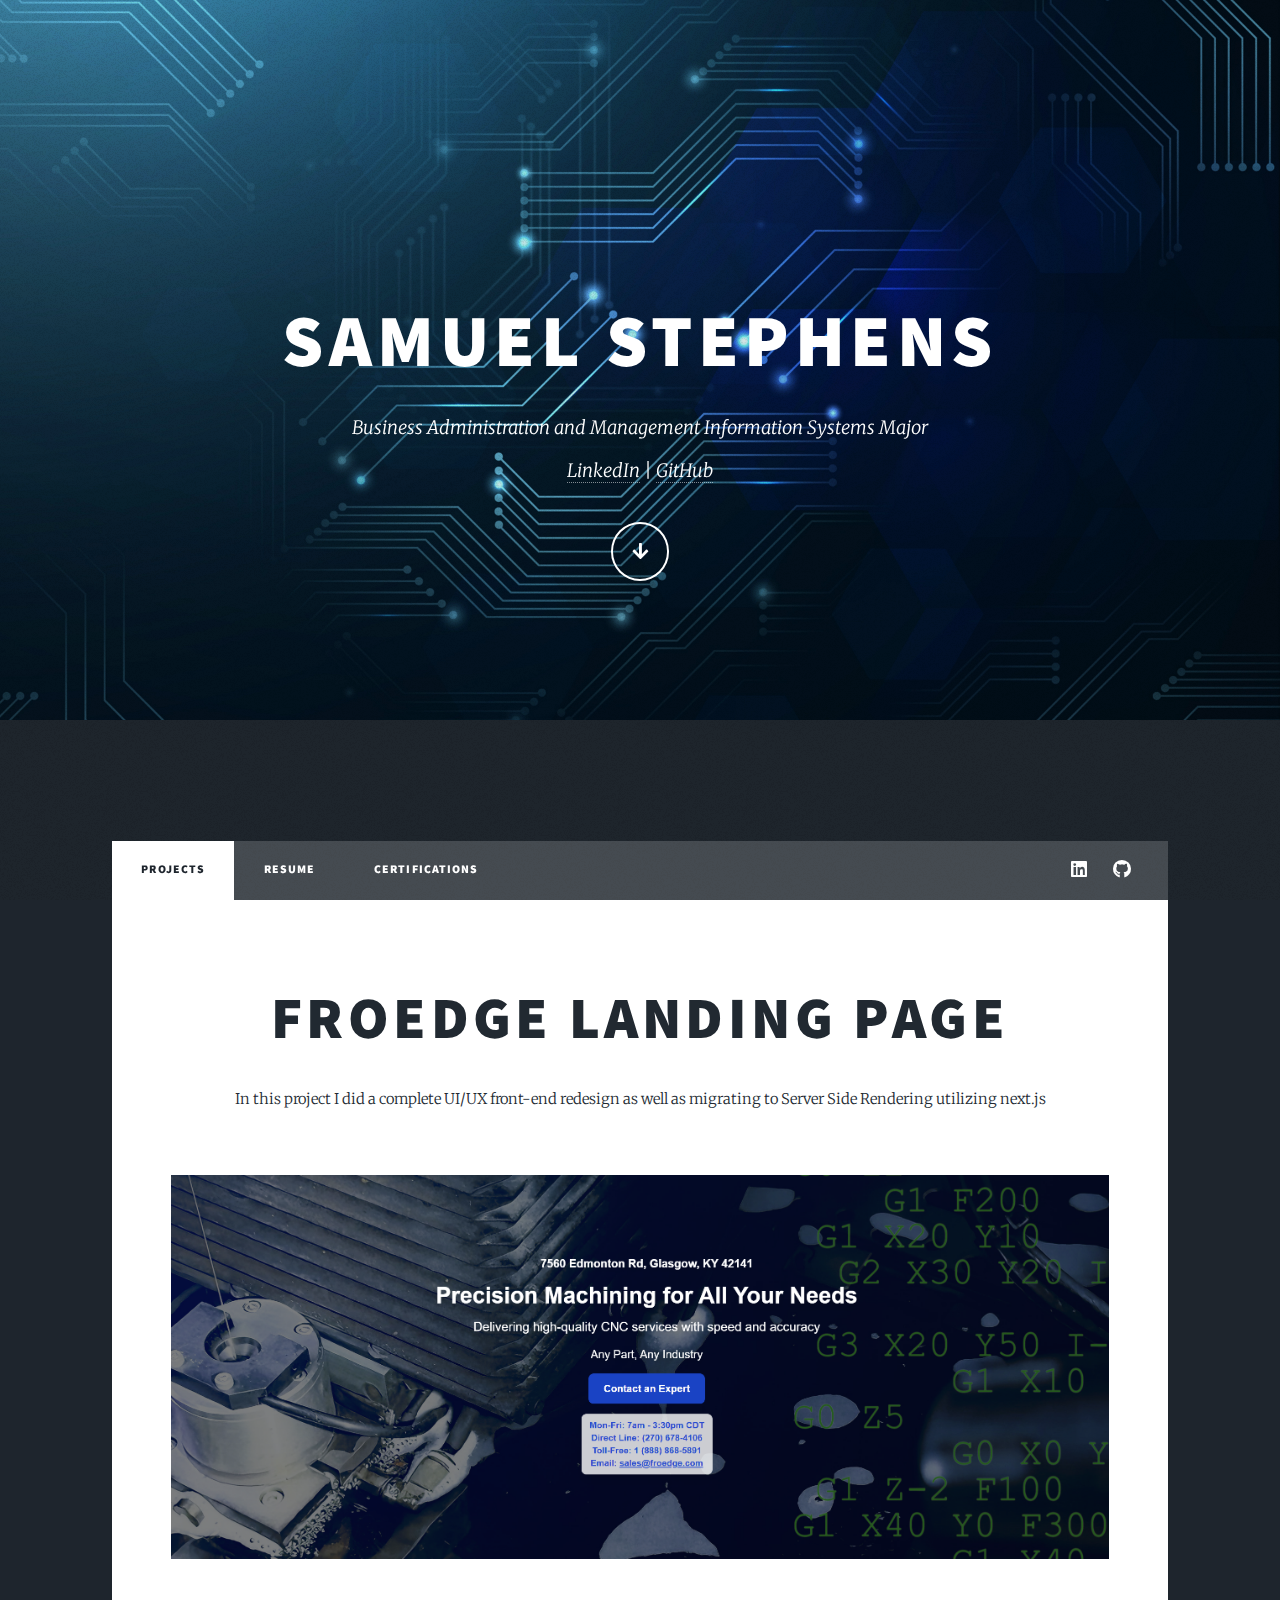
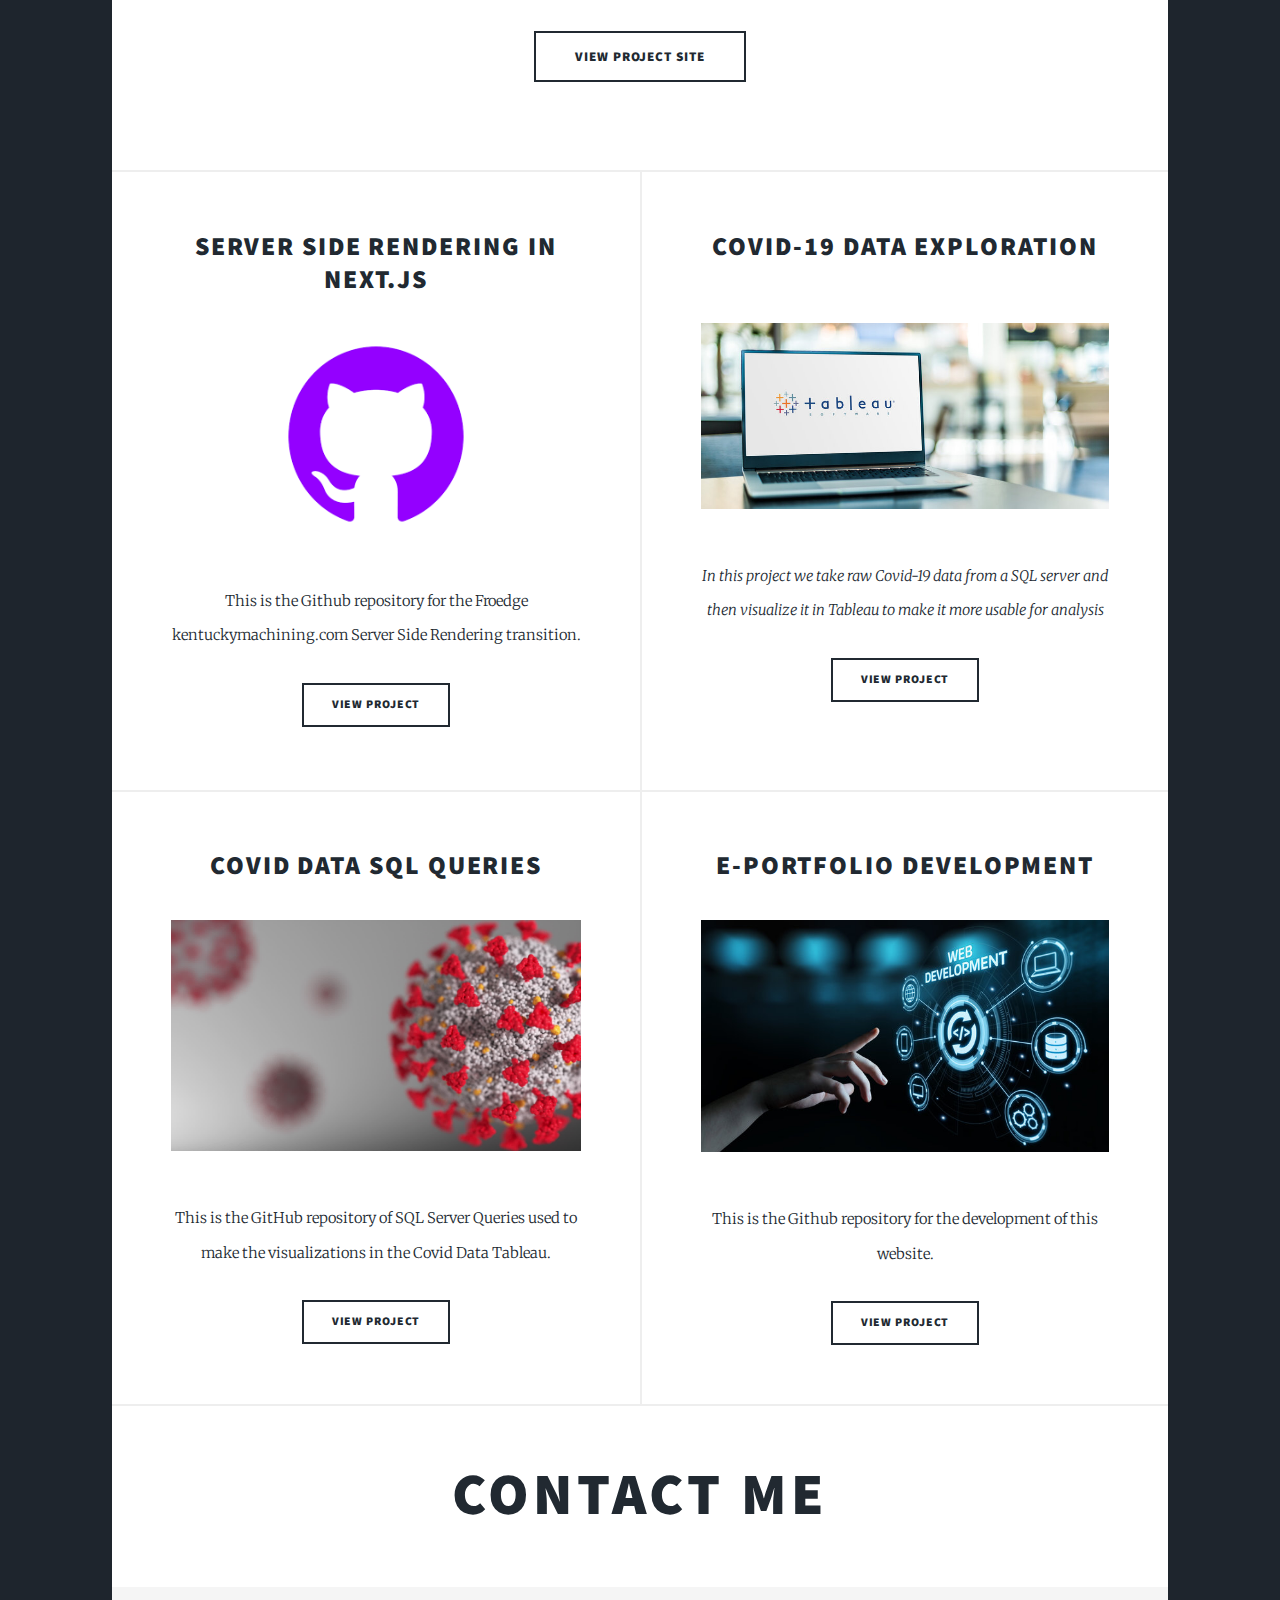
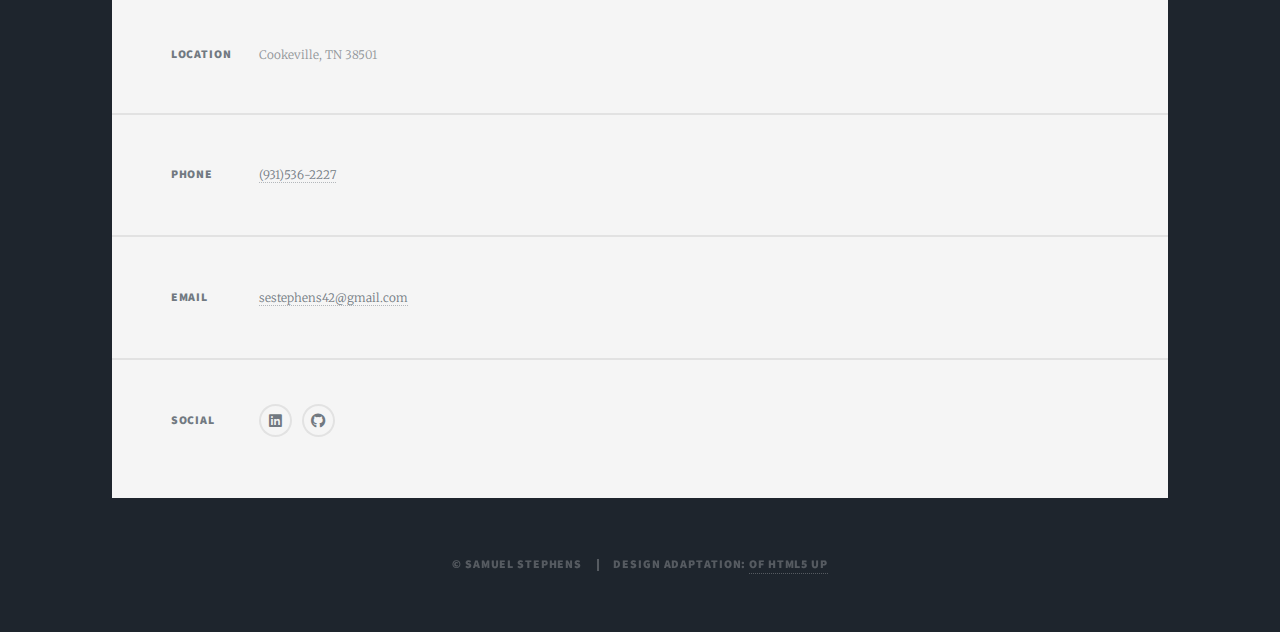
==== commit 71c80a40: "Update index.html" ====
--- a/index.html
+++ b/index.html
@@ -59,12 +59,12 @@
 							<section class="posts">
 								<article>
 									<header>
-										<h2><a href="https://github.com/Froedge/cnc-ssr">Server Side Rendering in Next.js</a></h2>
+										<h2><a href="https://github.com/SamuelStephens1/cnc-ssr-standalone">Server Side Rendering in Next.js</a></h2>
 									</header>
-									<a href="https://github.com/Froedge/cnc-ssr" class="image fit"><img src="images/GitHubLogo.png" alt="" style="width: 200px; height: auto;" /></a>
+									<a href="https://github.com/SamuelStephens1/cnc-ssr-standalone" class="image fit"><img src="images/GitHubLogo.png" alt="" style="width: 200px; height: auto;" /></a>
 									<p style="text-align: center;">This is the Github repository for the Froedge kentuckymachining.com Server Side Rendering transition.</p>
 									<ul class="actions special">
-										<li><a href="https://github.com/Froedge/cnc-ssr" class="button">View Project</a></li>
+										<li><a href="https://github.com/SamuelStephens1/cnc-ssr-standalone" class="button">View Project</a></li>
 									</ul>
 								</article>
 								<article>
--- a/assets/css/main.css
+++ b/assets/css/main.css
@@ -2639,7 +2639,7 @@
 			}
 
 			.image.main img {
-				width: 50%;
+				width: 100%;
 			}
 
 		@media screen and (max-width: 736px) {
